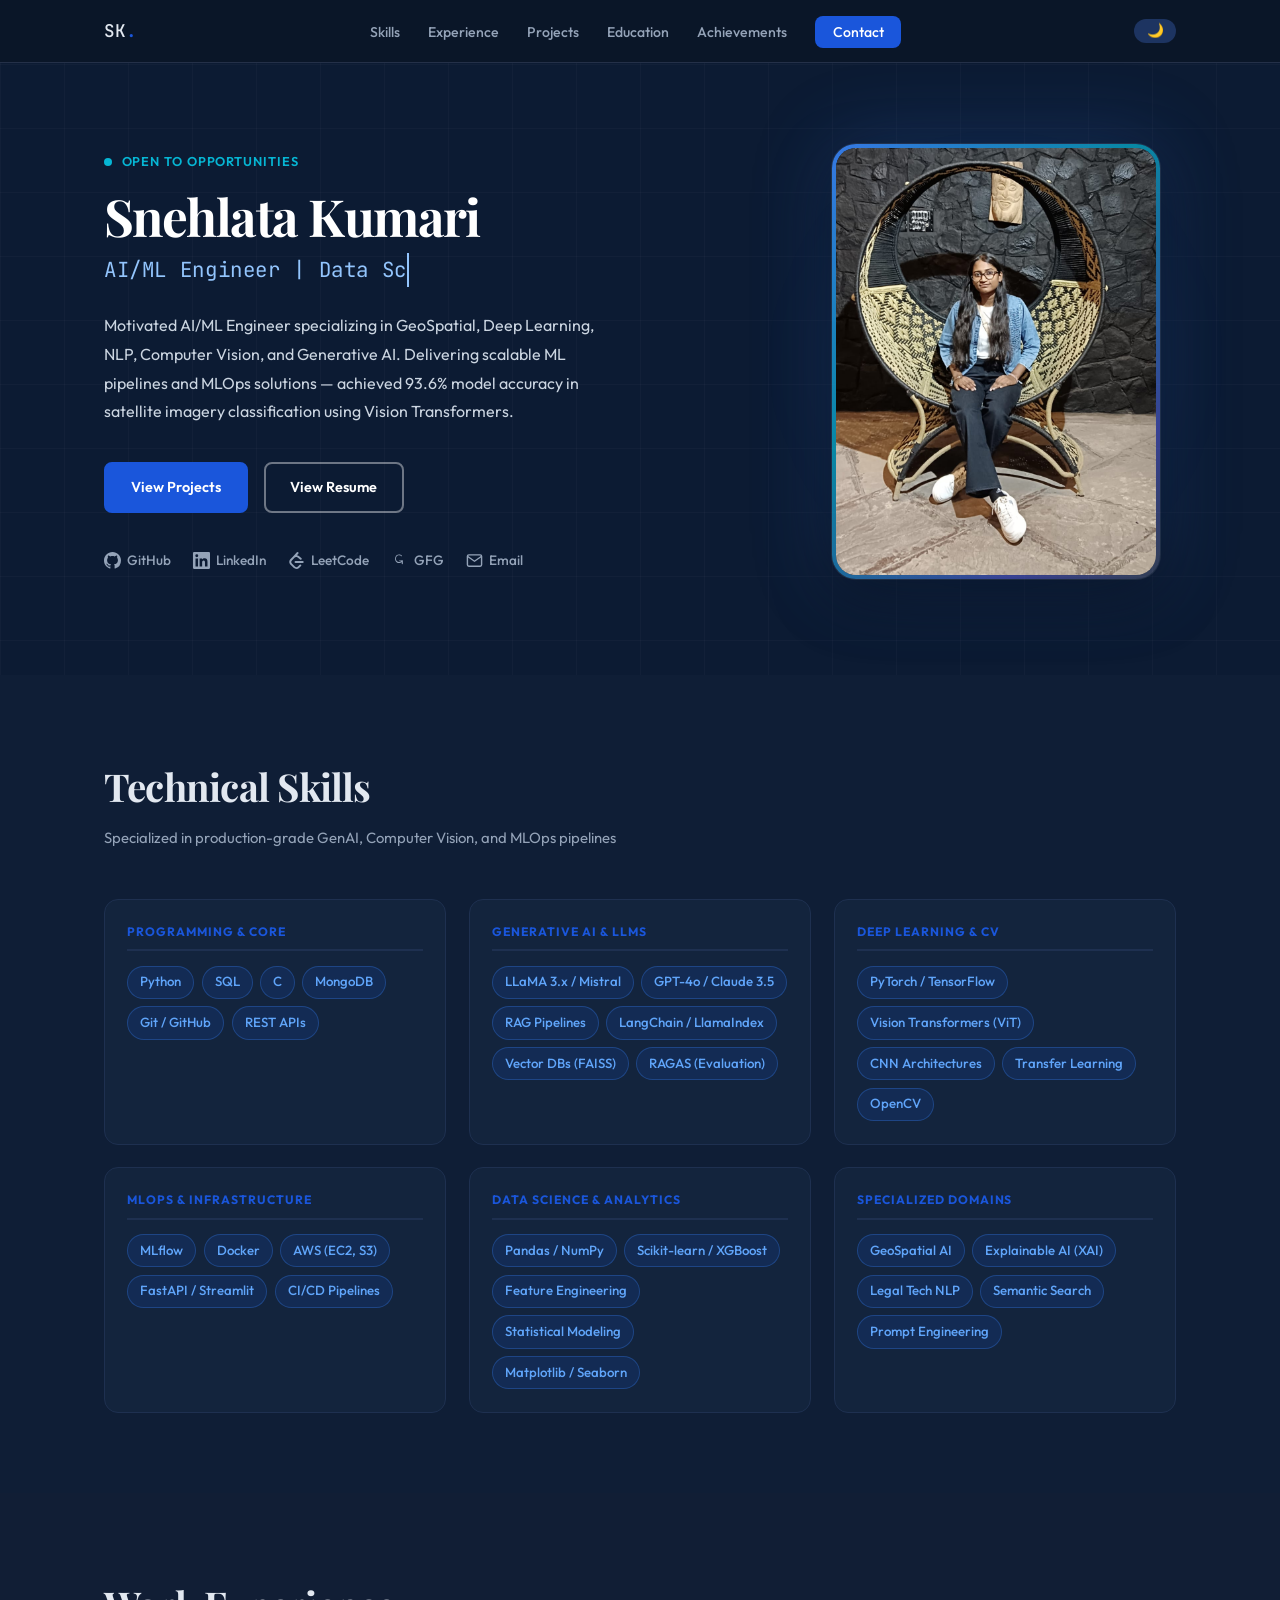
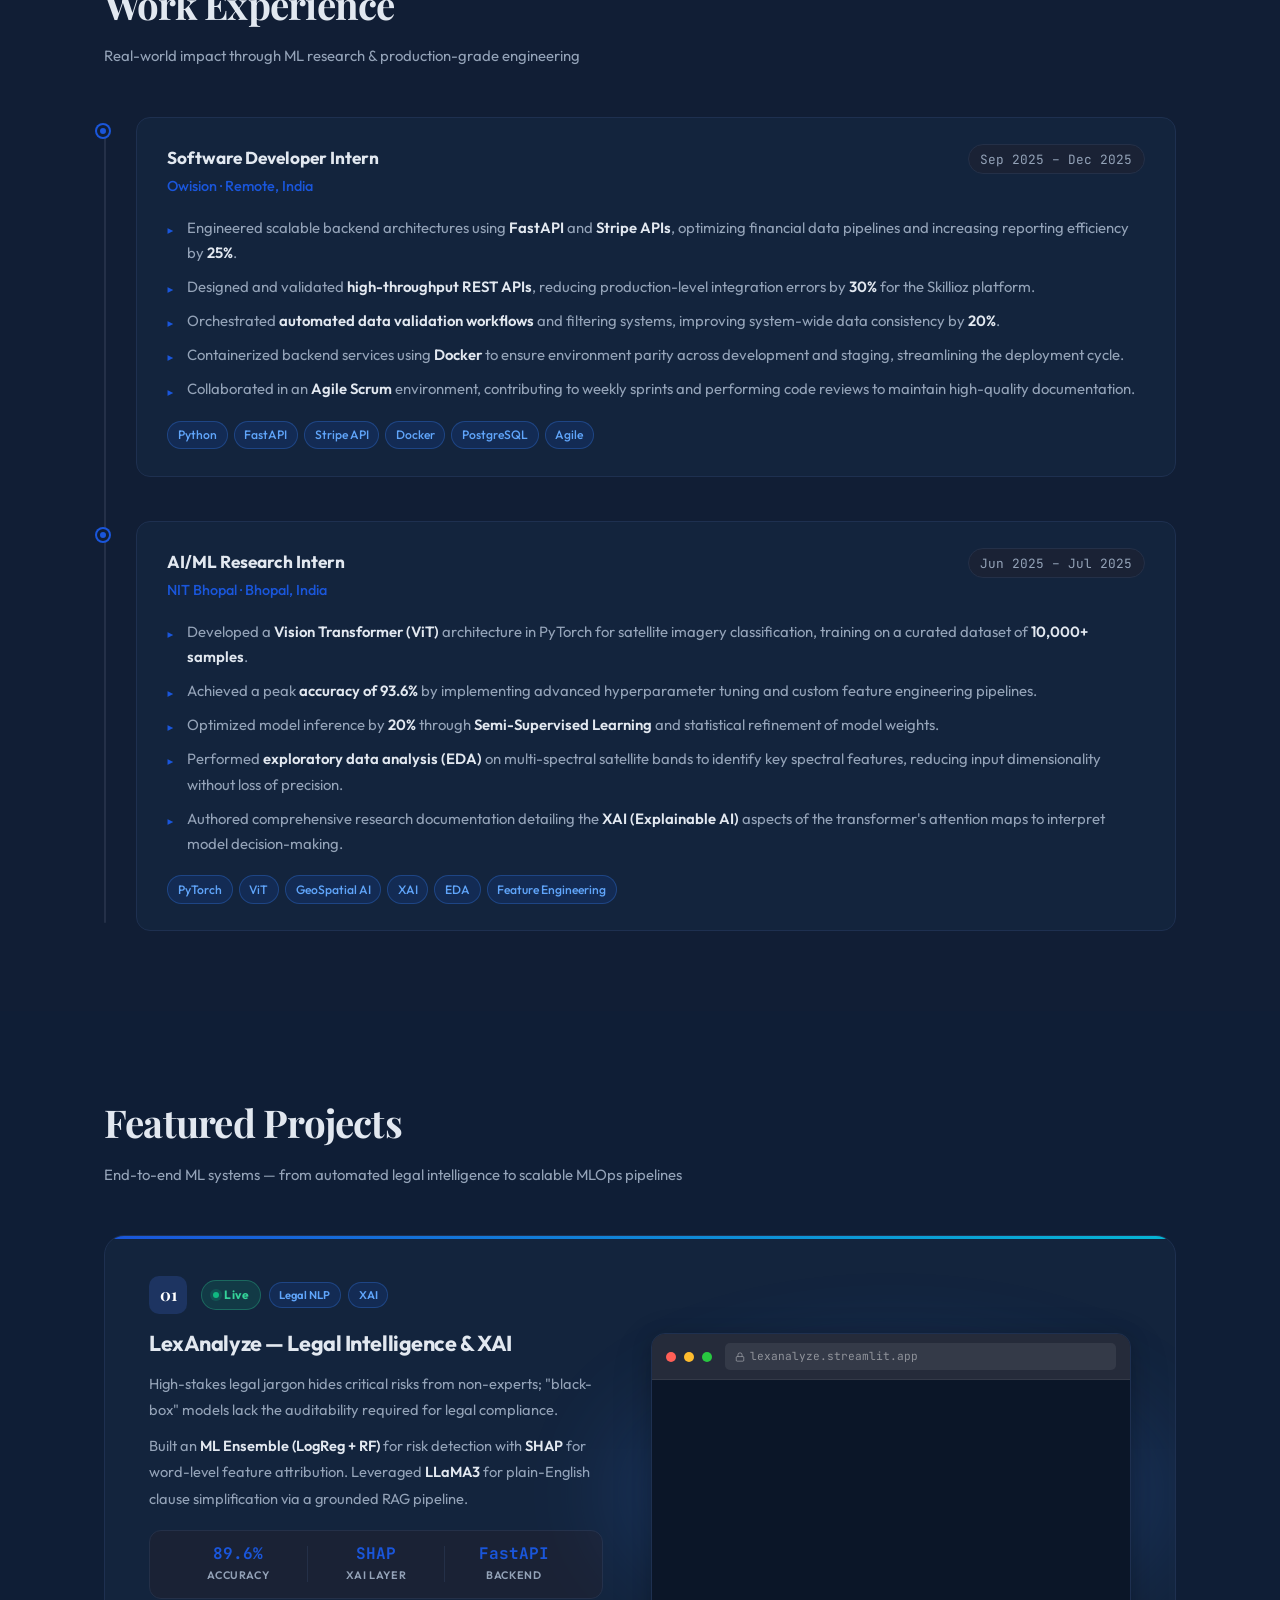
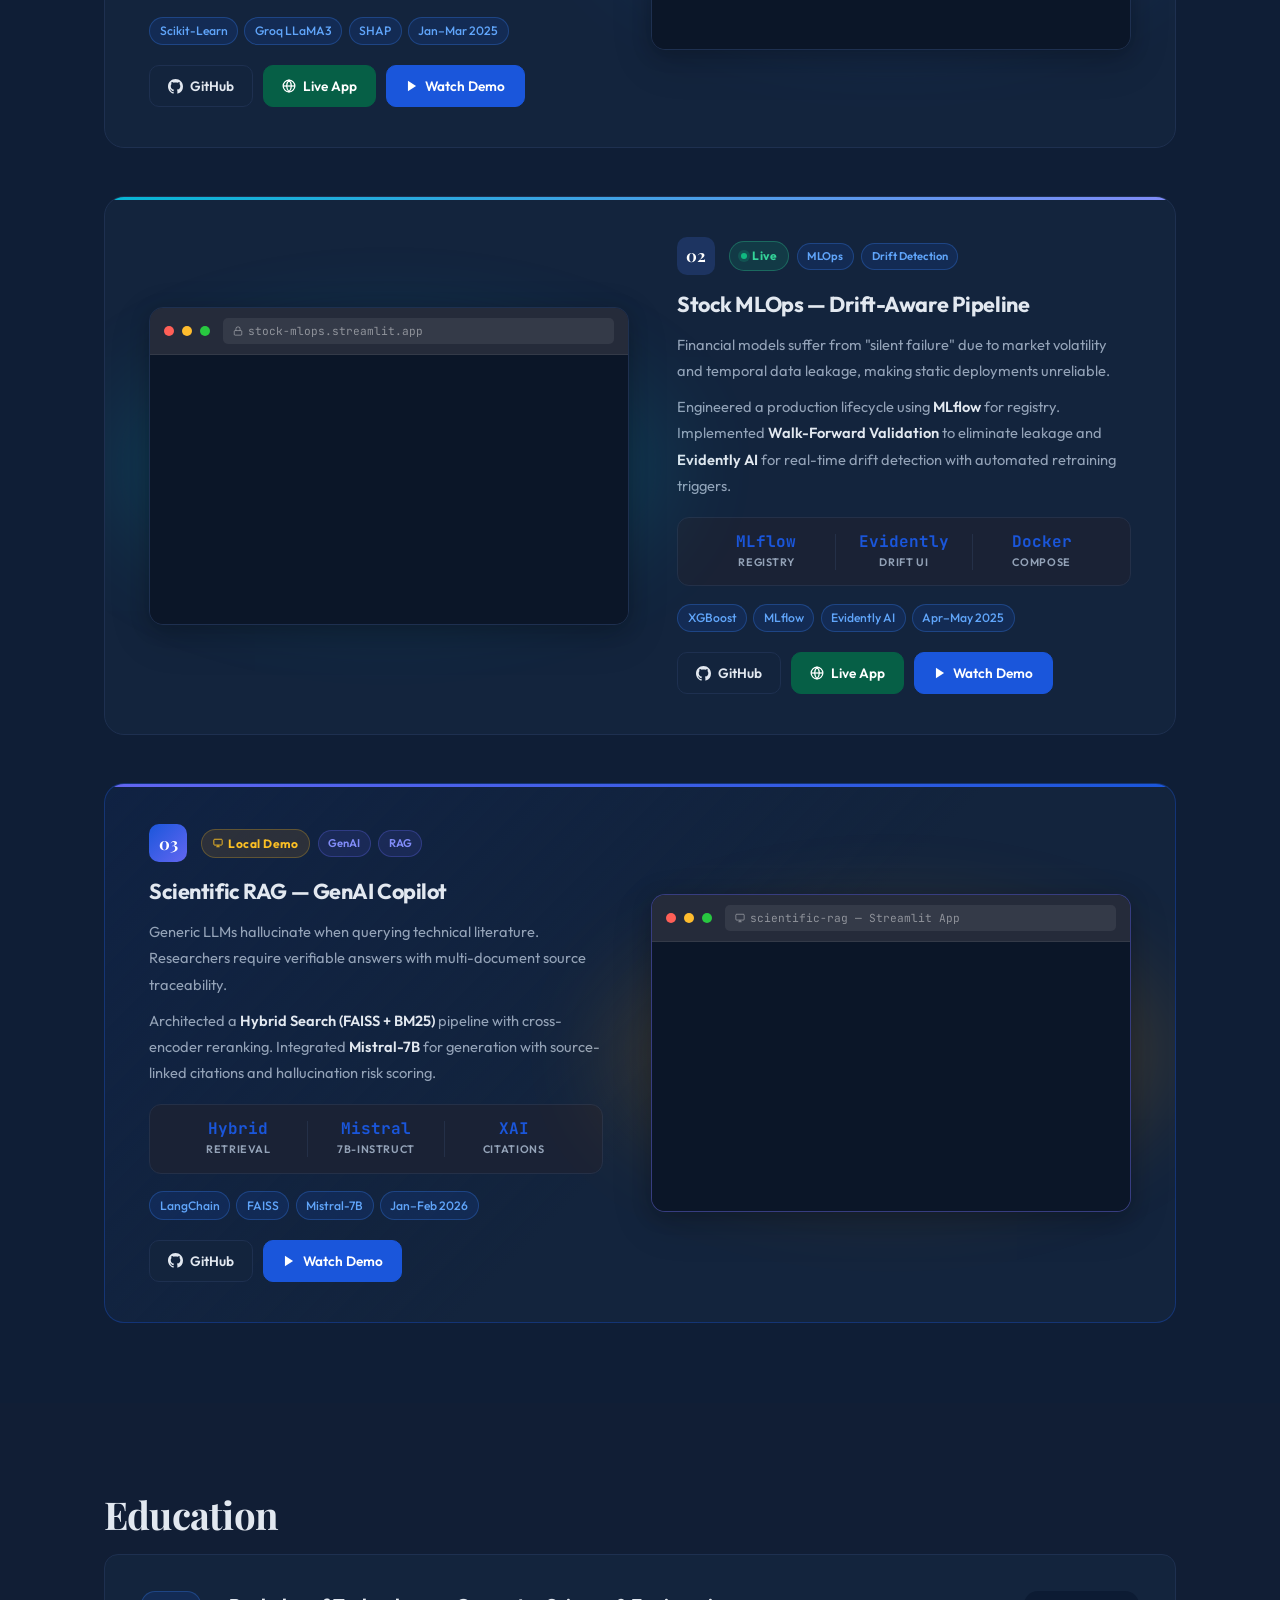
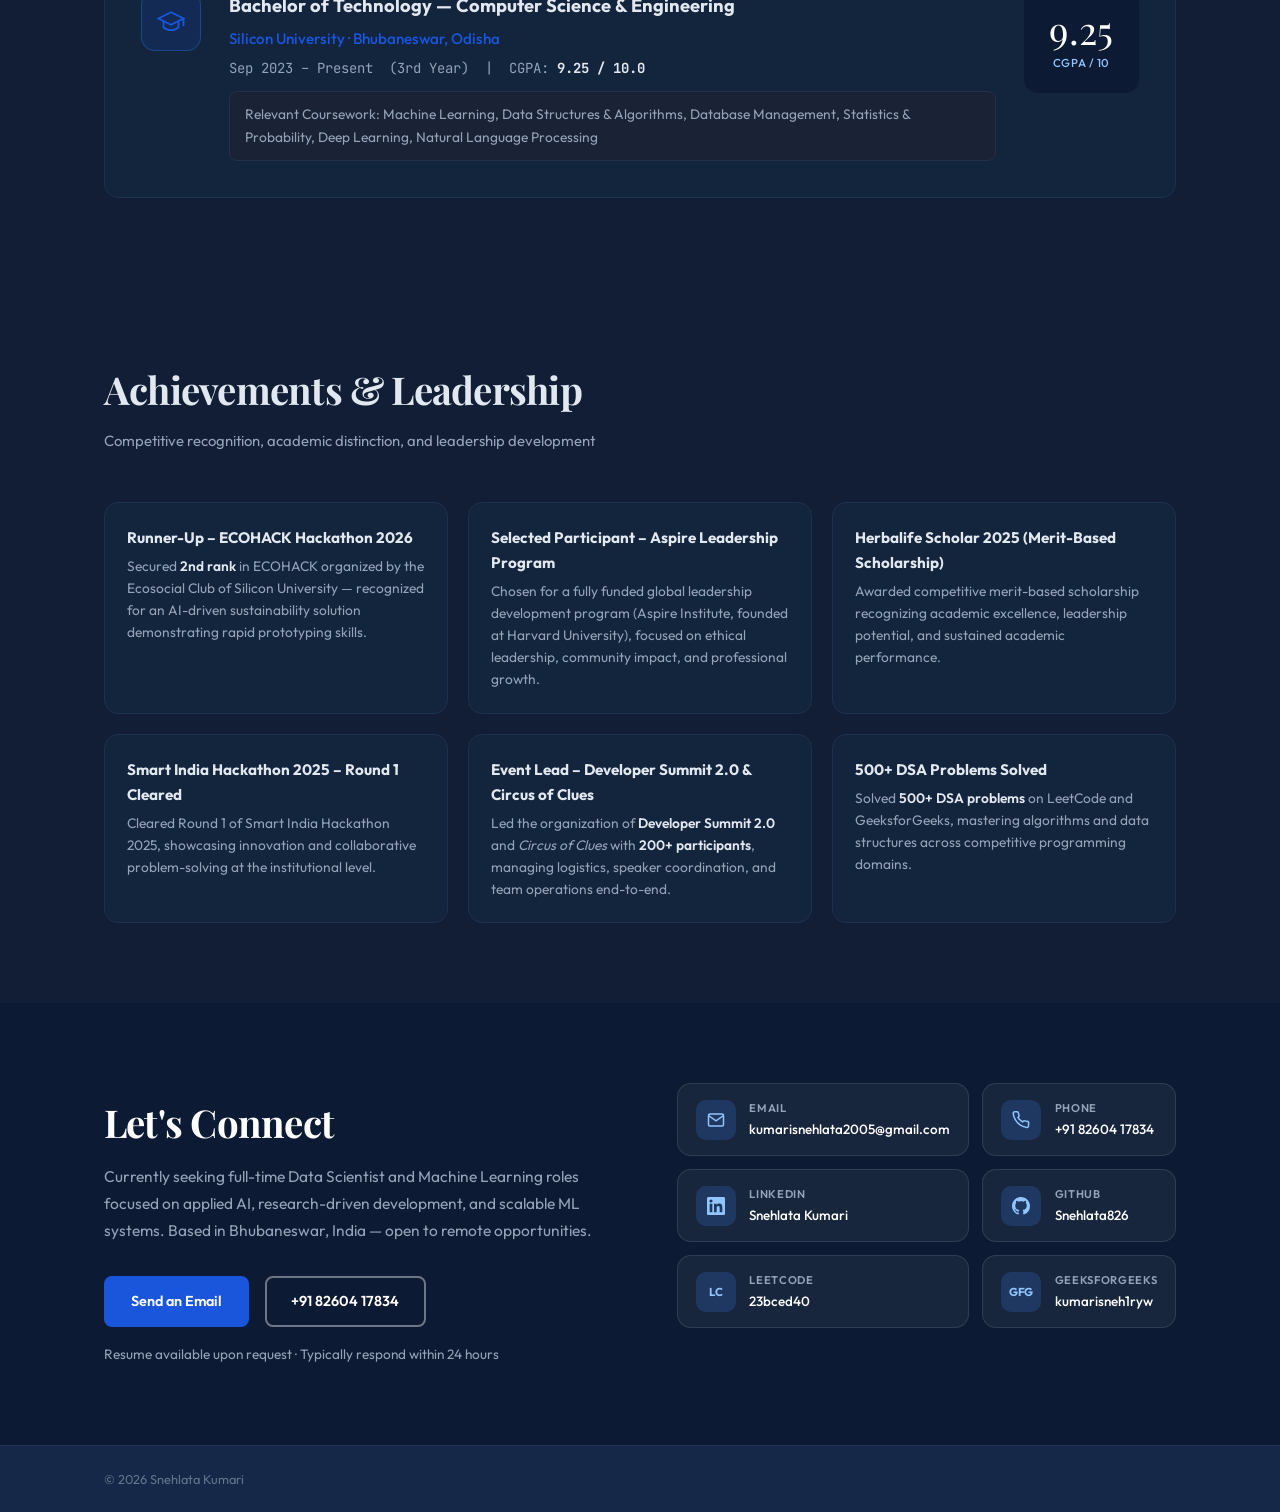
==== index.html @ 6d6e0d48 "fix" ====
<!DOCTYPE html>
<html lang="en" data-theme="dark">
<head>
  <meta charset="UTF-8" />
  <meta name="viewport" content="width=device-width, initial-scale=1.0" />
  <meta name="keywords" content="Data Scientist, Machine Learning Engineer, NLP Engineer, MLOps Engineer, Python, PyTorch, AWS, FastAPI, RAG, Generative AI">
  <title>Snehlata Kumari | Data Scientist</title>
  <link rel="stylesheet" href="styles.css" />
  <link href="https://fonts.googleapis.com/css2?family=Playfair+Display:wght@600;700&family=Outfit:wght@300;400;500;600;700&family=JetBrains+Mono:wght@400;500&display=swap" rel="stylesheet" />
</head>
<body>

  <!-- ══════════════ NAV ══════════════ -->
  <nav class="navbar" id="navbar">
    <div class="nav-inner container">
      <a href="#home" class="nav-logo">SK<span class="dot">.</span></a>
      <ul class="nav-links">
        <li><a href="#skills">Skills</a></li>
        <li><a href="#experience">Experience</a></li>
        <li><a href="#projects">Projects</a></li>
        <li><a href="#education">Education</a></li>
        <li><a href="#achievements">Achievements</a></li>
        <li><a href="#contact" class="nav-cta">Contact</a></li>
      </ul>
      <div class="nav-right">
        <button class="theme-toggle" id="themeToggle" aria-label="Toggle dark/light mode">
          <span class="theme-icon sun-icon">☀️</span>
          <span class="theme-icon moon-icon">🌙</span>
        </button>
        <button class="hamburger" id="hamburger" aria-label="Toggle menu" aria-expanded="false">
          <span></span><span></span><span></span>
        </button>
      </div>
    </div>
    <div class="mobile-menu" id="mobileMenu">
      <a href="#skills">Skills</a>
      <a href="#experience">Experience</a>
      <a href="#projects">Projects</a>
      <a href="#education">Education</a>
      <a href="#achievements">Achievements</a>
      <a href="#contact">Contact</a>
    </div>
  </nav>

  <!-- ══════════════ HERO ══════════════ -->
  <section class="hero" id="home">
    <div class="hero-bg-pattern" aria-hidden="true"></div>
    <div class="container hero-grid">
      <div class="hero-content">
        <p class="hero-label">
          <span class="pulse-dot"></span>
          Open to Opportunities
        </p>
        <h1 class="hero-name">Snehlata Kumari</h1>
        <h2 class="hero-title" id="heroTitle">AI/ML Engineer | Data Scientist | Gen AI Developer</h2>
        <p class="hero-summary">
          Motivated AI/ML Engineer specializing in GeoSpatial, Deep Learning, NLP, Computer Vision, and Generative AI. Delivering scalable ML pipelines and MLOps solutions — achieved 93.6% model accuracy in satellite imagery classification using Vision Transformers.
        </p>
        <div class="hero-actions">
           <a href="#projects" class="btn btn-primary">View Projects</a>
           <a href="Snehlata_Kumari_Resume.pdf" target="_blank" rel="noopener noreferrer" class="btn btn-secondary">View Resume</a>
        </div>
        <div class="hero-socials">
          <a href="https://github.com/Snehlata826" target="_blank" rel="noopener">
            <svg width="17" height="17" viewBox="0 0 24 24" fill="currentColor"><path d="M12 0C5.37 0 0 5.37 0 12c0 5.31 3.435 9.795 8.205 11.385.6.105.825-.255.825-.57 0-.285-.015-1.23-.015-2.235-3.015.555-3.795-.735-4.035-1.41-.135-.345-.72-1.41-1.23-1.695-.42-.225-1.02-.78-.015-.795.945-.015 1.62.87 1.845 1.23 1.08 1.815 2.805 1.305 3.495.99.105-.78.42-1.305.765-1.605-2.67-.3-5.46-1.335-5.46-5.925 0-1.305.465-2.385 1.23-3.225-.12-.3-.54-1.53.12-3.18 0 0 1.005-.315 3.3 1.23.96-.27 1.98-.405 3-.405s2.04.135 3 .405c2.295-1.56 3.3-1.23 3.3-1.23.66 1.65.24 2.88.12 3.18.765.84 1.23 1.905 1.23 3.225 0 4.605-2.805 5.625-5.475 5.925.435.375.81 1.095.81 2.22 0 1.605-.015 2.895-.015 3.3 0 .315.225.69.825.57A12.02 12.02 0 0 0 24 12c0-6.63-5.37-12-12-12z"/></svg>
            GitHub
          </a>
          <a href="https://www.linkedin.com/in/snehlata-kumari-b68285299/" target="_blank" rel="noopener">
            <svg width="17" height="17" viewBox="0 0 24 24" fill="currentColor"><path d="M20.447 20.452h-3.554v-5.569c0-1.328-.027-3.037-1.852-3.037-1.853 0-2.136 1.445-2.136 2.939v5.667H9.351V9h3.414v1.561h.046c.477-.9 1.637-1.85 3.37-1.85 3.601 0 4.267 2.37 4.267 5.455v6.286zM5.337 7.433a2.062 2.062 0 0 1-2.063-2.065 2.064 2.064 0 1 1 2.063 2.065zm1.782 13.019H3.555V9h3.564v11.452zM22.225 0H1.771C.792 0 0 .774 0 1.729v20.542C0 23.227.792 24 1.771 24h20.451C23.2 24 24 23.227 24 22.271V1.729C24 .774 23.2 0 22.222 0h.003z"/></svg>
            LinkedIn
          </a>
          <a href="https://leetcode.com/u/23bced40/" target="_blank" rel="noopener">
            <svg width="17" height="17" viewBox="0 0 24 24" fill="currentColor"><path d="M13.483 0a1.374 1.374 0 0 0-.961.438L7.116 6.226l-3.854 4.126a5.266 5.266 0 0 0-1.209 2.104 5.35 5.35 0 0 0-.125.513 5.527 5.527 0 0 0 .062 2.362 5.83 5.83 0 0 0 .349 1.017 5.938 5.938 0 0 0 1.271 1.818l4.277 4.193.039.038c2.248 2.165 5.852 2.133 8.063-.074l2.396-2.392c.54-.54.54-1.414.003-1.955a1.378 1.378 0 0 0-1.951-.003l-2.396 2.392a3.021 3.021 0 0 1-4.205.038l-.02-.019-4.276-4.193c-.652-.64-.972-1.469-.948-2.263a2.68 2.68 0 0 1 .066-.523 2.545 2.545 0 0 1 .619-1.164L9.13 8.114c1.058-1.134 3.204-1.27 4.43-.278l3.501 2.831c.593.48 1.461.387 1.94-.207a1.384 1.384 0 0 0-.207-1.943l-3.5-2.831c-.8-.647-1.766-1.045-2.774-1.202l2.015-2.158A1.384 1.384 0 0 0 13.483 0zm-2.866 12.815a1.38 1.38 0 0 0-1.38 1.382 1.38 1.38 0 0 0 1.38 1.382H20.79a1.38 1.38 0 0 0 1.38-1.382 1.38 1.38 0 0 0-1.38-1.382z"/></svg>
            LeetCode
          </a>
          <a href="https://www.geeksforgeeks.org/profile/kumarisneh1ryw?tab=activity" target="_blank" rel="noopener noreferrer">
            <svg width="17" height="17" viewBox="0 0 24 24" fill="currentColor"><path d="M12.117 12.895c-.197 0-.353-.067-.471-.203a.593.593 0 0 1-.177-.442c0-.18.06-.328.177-.441.118-.114.274-.171.471-.171h3.765c.576 0 .864.204.864.612v4.033c0 .287-.066.509-.197.668-.131.158-.337.237-.618.237-.25 0-.441-.07-.573-.211-.133-.141-.2-.338-.2-.592v-2.316c-.53.486-1.12.86-1.765 1.121a5.61 5.61 0 0 1-2.118.39c-1.132 0-2.113-.263-2.942-.788a4.912 4.912 0 0 1-1.926-2.146 6.945 6.945 0 0 1-.676-3.05c0-1.133.225-2.15.676-3.05a4.912 4.912 0 0 1 1.926-2.146 5.568 5.568 0 0 1 2.942-.788c.81 0 1.558.14 2.243.42a5.53 5.53 0 0 1 1.838 1.192.51.51 0 0 1 .162.384c0 .147-.052.274-.155.38a.526.526 0 0 1-.39.16.551.551 0 0 1-.367-.145 4.398 4.398 0 0 0-1.486-.967 4.417 4.417 0 0 0-1.845-.371c-.883 0-1.64.204-2.272.612a3.834 3.834 0 0 0-1.5 1.666c-.354.701-.53 1.5-.53 2.397s.176 1.696.53 2.397c.353.701.853 1.256 1.5 1.666.647.41 1.404.614 2.272.614.735 0 1.411-.148 2.029-.442a4.49 4.49 0 0 0 1.559-1.229h-3.323z"/></svg>
            GFG
          </a>
          <a href="mailto:kumarisnehlata2005@gmail.com" target="_blank" rel="noopener">
            <svg width="17" height="17" viewBox="0 0 24 24" fill="none" stroke="currentColor" stroke-width="2"><path d="M4 4h16c1.1 0 2 .9 2 2v12c0 1.1-.9 2-2 2H4c-1.1 0-2-.9-2-2V6c0-1.1.9-2 2-2z"/><polyline points="22,6 12,13 2,6"/></svg>
            Email
          </a>
        </div>
      </div>

      <!-- RIGHT COLUMN: Photo -->
      <div class="hero-photo-wrap" aria-hidden="true">
        <div class="hero-photo-card">
          <!-- Fallback avatar if photo not found -->
          <div class="hero-photo-fallback" id="photoFallback">
            <svg width="80" height="80" viewBox="0 0 24 24" fill="none" stroke="currentColor" stroke-width="1"><path d="M20 21v-2a4 4 0 0 0-4-4H8a4 4 0 0 0-4 4v2"/><circle cx="12" cy="7" r="4"/></svg>
            <span>SK</span>
          </div>
          <img src="Ph.jpeg" alt="Snehlata Kumari" class="hero-photo-img" id="heroPhoto"
               onerror="this.style.display='none'; document.getElementById('photoFallback').style.display='flex';" />
        </div>
      </div>
    </div>
  </section>

  <!-- ══════════════ SKILLS ══════════════ -->
  <section class="section" id="skills">
  <div class="container">
    <h2 class="section-title reveal">Technical Skills</h2>
    <p class="section-sub reveal">Specialized in production-grade GenAI, Computer Vision, and MLOps pipelines</p>
    <div class="skills-grid">
      <div class="skill-group reveal">
        <h3 class="skill-group-title">Programming & Core</h3>
        <div class="tags">
          <span class="tag">Python</span><span class="tag">SQL</span><span class="tag">C</span>
          <span class="tag">MongoDB</span><span class="tag">Git / GitHub</span><span class="tag">REST APIs</span>
        </div>
      </div>
      <div class="skill-group reveal">
        <h3 class="skill-group-title">Generative AI & LLMs</h3>
        <div class="tags">
          <span class="tag">LLaMA 3.x / Mistral</span><span class="tag">GPT-4o / Claude 3.5</span>
          <span class="tag">RAG Pipelines</span><span class="tag">LangChain / LlamaIndex</span>
          <span class="tag">Vector DBs (FAISS)</span><span class="tag">RAGAS (Evaluation)</span>
        </div>
      </div>
      <div class="skill-group reveal">
        <h3 class="skill-group-title">Deep Learning & CV</h3>
        <div class="tags">
          <span class="tag">PyTorch / TensorFlow</span><span class="tag">Vision Transformers (ViT)</span>
          <span class="tag">CNN Architectures</span><span class="tag">Transfer Learning</span><span class="tag">OpenCV</span>
        </div>
      </div>
      <div class="skill-group reveal">
        <h3 class="skill-group-title">MLOps & Infrastructure</h3>
        <div class="tags">
          <span class="tag">MLflow</span><span class="tag">Docker</span><span class="tag">AWS (EC2, S3)</span>
          <span class="tag">FastAPI / Streamlit</span><span class="tag">CI/CD Pipelines</span>
        </div>
      </div>
      <div class="skill-group reveal">
        <h3 class="skill-group-title">Data Science & Analytics</h3>
        <div class="tags">
          <span class="tag">Pandas / NumPy</span><span class="tag">Scikit-learn / XGBoost</span>
          <span class="tag">Feature Engineering</span><span class="tag">Statistical Modeling</span>
          <span class="tag">Matplotlib / Seaborn</span>
        </div>
      </div>
      <div class="skill-group reveal">
        <h3 class="skill-group-title">Specialized Domains</h3>
        <div class="tags">
          <span class="tag">GeoSpatial AI</span><span class="tag">Explainable AI (XAI)</span>
          <span class="tag">Legal Tech NLP</span><span class="tag">Semantic Search</span>
          <span class="tag">Prompt Engineering</span>
        </div>
      </div>
    </div>
  </div>
  </section>

  <!-- ══════════════ EXPERIENCE ══════════════ -->
  <section class="section section-alt" id="experience">
    <div class="container">
      <h2 class="section-title reveal">Work Experience</h2>
      <p class="section-sub reveal">Real-world impact through ML research &amp; production-grade engineering</p>
      <div class="timeline">

        <div class="timeline-item reveal">
          <div class="timeline-marker"></div>
          <div class="timeline-body">
            <div class="exp-header">
              <div>
                <h3 class="exp-role">Software Developer Intern</h3>
                <p class="exp-company">Owision · Remote, India</p>
              </div>
              <span class="exp-date">Sep 2025 – Dec 2025</span>
            </div>
            <ul class="exp-bullets">
              <li>Engineered scalable backend architectures using <strong>FastAPI</strong> and <strong>Stripe APIs</strong>, optimizing financial data pipelines and increasing reporting efficiency by <strong>25%</strong>.</li>
              <li>Designed and validated <strong>high-throughput REST APIs</strong>, reducing production-level integration errors by <strong>30%</strong> for the Skillioz platform.</li>
              <li>Orchestrated <strong>automated data validation workflows</strong> and filtering systems, improving system-wide data consistency by <strong>20%</strong>.</li>
              <li>Containerized backend services using <strong>Docker</strong> to ensure environment parity across development and staging, streamlining the deployment cycle.</li>
              <li>Collaborated in an <strong>Agile Scrum</strong> environment, contributing to weekly sprints and performing code reviews to maintain high-quality documentation.</li>
            </ul>
            <div class="exp-tags">
              <span class="tag tag-sm">Python</span><span class="tag tag-sm">FastAPI</span>
              <span class="tag tag-sm">Stripe API</span><span class="tag tag-sm">Docker</span>
              <span class="tag tag-sm">PostgreSQL</span><span class="tag tag-sm">Agile</span>
            </div>
          </div>
        </div>

        <div class="timeline-item reveal">
          <div class="timeline-marker"></div>
          <div class="timeline-body">
            <div class="exp-header">
              <div>
                <h3 class="exp-role">AI/ML Research Intern</h3>
                <p class="exp-company">NIT Bhopal · Bhopal, India</p>
              </div>
              <span class="exp-date">Jun 2025 – Jul 2025</span>
            </div>
            <ul class="exp-bullets">
              <li>Developed a <strong>Vision Transformer (ViT)</strong> architecture in PyTorch for satellite imagery classification, training on a curated dataset of <strong>10,000+ samples</strong>.</li>
              <li>Achieved a peak <strong>accuracy of 93.6%</strong> by implementing advanced hyperparameter tuning and custom feature engineering pipelines.</li>
              <li>Optimized model inference by <strong>20%</strong> through <strong>Semi-Supervised Learning</strong> and statistical refinement of model weights.</li>
              <li>Performed <strong>exploratory data analysis (EDA)</strong> on multi-spectral satellite bands to identify key spectral features, reducing input dimensionality without loss of precision.</li>
              <li>Authored comprehensive research documentation detailing the <strong>XAI (Explainable AI)</strong> aspects of the transformer's attention maps to interpret model decision-making.</li>
            </ul>
            <div class="exp-tags">
              <span class="tag tag-sm">PyTorch</span><span class="tag tag-sm">ViT</span>
              <span class="tag tag-sm">GeoSpatial AI</span><span class="tag tag-sm">XAI</span>
              <span class="tag tag-sm">EDA</span><span class="tag tag-sm">Feature Engineering</span>
            </div>
          </div>
        </div>

      </div>
    </div>
  </section>

  <!-- ══════════════ PROJECTS ══════════════ -->
  <section class="section" id="projects">
  <div class="container">
    <h2 class="section-title reveal">Featured Projects</h2>
    <p class="section-sub reveal">End-to-end ML systems — from automated legal intelligence to scalable MLOps pipelines</p>
    <div class="projects-alt-list">

      <!-- PROJECT 01 -->
      <article class="proj-row reveal">
        <div class="proj-text">
          <div class="proj-meta-row">
            <div class="proj-num-badge">01</div>
            <div class="proj-status-row">
              <span class="proj-status-pill live-pill"><span class="status-dot green-dot"></span> Live</span>
              <span class="proj-tech-chip">Legal NLP</span>
              <span class="proj-tech-chip">XAI</span>
            </div>
          </div>
          <h3 class="proj-title">LexAnalyze — Legal Intelligence &amp; XAI</h3>
          <p class="proj-desc">High-stakes legal jargon hides critical risks from non-experts; "black-box" models lack the auditability required for legal compliance.</p>
          <p class="proj-desc">Built an <strong>ML Ensemble (LogReg + RF)</strong> for risk detection with <strong>SHAP</strong> for word-level feature attribution. Leveraged <strong>LLaMA3</strong> for plain-English clause simplification via a grounded RAG pipeline.</p>
          <div class="proj-stats">
            <div class="proj-stat"><span class="proj-stat-val">89.6%</span><span class="proj-stat-key">Accuracy</span></div>
            <div class="proj-stat-div"></div>
            <div class="proj-stat"><span class="proj-stat-val">SHAP</span><span class="proj-stat-key">XAI Layer</span></div>
            <div class="proj-stat-div"></div>
            <div class="proj-stat"><span class="proj-stat-val">FastAPI</span><span class="proj-stat-key">Backend</span></div>
          </div>
          <div class="proj-tag-row">
            <span class="tag tag-sm">Scikit-Learn</span><span class="tag tag-sm">Groq LLaMA3</span>
            <span class="tag tag-sm">SHAP</span><span class="tag tag-sm">Jan–Mar 2025</span>
          </div>
          <div class="proj-btn-row">
            <a href="https://github.com/Snehlata826/legal-ai-analyzer" target="_blank" rel="noopener" class="proj-btn proj-btn-ghost">
              <svg width="15" height="15" viewBox="0 0 24 24" fill="currentColor"><path d="M12 0C5.37 0 0 5.37 0 12c0 5.31 3.435 9.795 8.205 11.385.6.105.825-.255.825-.57 0-.285-.015-1.23-.015-2.235-3.015.555-3.795-.735-4.035-1.41-.135-.345-.72-1.41-1.23-1.695-.42-.225-1.02-.78-.015-.795.945-.015 1.62.87 1.845 1.23 1.08 1.815 2.805 1.305 3.495.99.105-.78.42-1.305.765-1.605-2.67-.3-5.46-1.335-5.46-5.925 0-1.305.465-2.385 1.23-3.225-.12-.3-.54-1.53.12-3.18 0 0 1.005-.315 3.3 1.23.96-.27 1.98-.405 3-.405s2.04.135 3 .405c2.295-1.56 3.3-1.23 3.3-1.23.66 1.65.24 2.88.12 3.18.765.84 1.23 1.905 1.23 3.225 0 4.605-2.805 5.625-5.475 5.925.435.375.81 1.095.81 2.22 0 1.605-.015 2.895-.015 3.3 0 .315.225.69.825.57A12.02 12.02 0 0 0 24 12c0-6.63-5.37-12-12-12z"/></svg>
              GitHub
            </a>
            <a href="https://lexanalyze.streamlit.app" target="_blank" rel="noopener" class="proj-btn proj-btn-live">
              <svg width="14" height="14" viewBox="0 0 24 24" fill="none" stroke="currentColor" stroke-width="2.2"><circle cx="12" cy="12" r="10"/><line x1="2" y1="12" x2="22" y2="12"/><path d="M12 2a15.3 15.3 0 0 1 4 10 15.3 15.3 0 0 1-4 10 15.3 15.3 0 0 1-4-10 15.3 15.3 0 0 1 4-10z"/></svg>
              Live App
            </a>
            <button class="proj-btn proj-btn-demo" onclick="openVideoModal('demo-legal.mp4', 'LexAnalyze — Legal Intelligence')">
              <svg width="14" height="14" viewBox="0 0 24 24" fill="currentColor"><polygon points="5,3 19,12 5,21"/></svg>
              Watch Demo
            </button>
          </div>
        </div>
        <div class="proj-media">
          <div class="proj-video-card" onclick="openVideoModal('demo-legal.mp4', 'LexAnalyze — Legal Intelligence')">
            <div class="browser-bar">
              <span class="browser-dot r"></span><span class="browser-dot y"></span><span class="browser-dot g"></span>
              <div class="browser-url">
                <svg width="10" height="10" viewBox="0 0 24 24" fill="none" stroke="currentColor" stroke-width="2"><rect x="3" y="11" width="18" height="11" rx="2"/><path d="M7 11V7a5 5 0 0 1 10 0v4"/></svg>
                lexanalyze.streamlit.app
              </div>
            </div>
            <div class="proj-video-screen">
              <video autoplay muted loop playsinline preload="metadata">
                <source src="demo-legal.mp4" type="video/mp4">
              </video>
              <div class="video-play-overlay">
                <div class="play-btn-big">
                  <svg width="28" height="28" viewBox="0 0 24 24" fill="currentColor"><polygon points="5,3 19,12 5,21"/></svg>
                </div>
                <span>Watch Full Demo</span>
              </div>
            </div>
          </div>
          <div class="proj-media-glow glow-blue"></div>
        </div>
      </article>

      <!-- PROJECT 02 -->
      <article class="proj-row proj-row-reverse reveal">
        <div class="proj-text">
          <div class="proj-meta-row">
            <div class="proj-num-badge">02</div>
            <div class="proj-status-row">
              <span class="proj-status-pill live-pill"><span class="status-dot green-dot"></span> Live</span>
              <span class="proj-tech-chip">MLOps</span>
              <span class="proj-tech-chip">Drift Detection</span>
            </div>
          </div>
          <h3 class="proj-title">Stock MLOps — Drift-Aware Pipeline</h3>
          <p class="proj-desc">Financial models suffer from "silent failure" due to market volatility and temporal data leakage, making static deployments unreliable.</p>
          <p class="proj-desc">Engineered a production lifecycle using <strong>MLflow</strong> for registry. Implemented <strong>Walk-Forward Validation</strong> to eliminate leakage and <strong>Evidently AI</strong> for real-time drift detection with automated retraining triggers.</p>
          <div class="proj-stats">
            <div class="proj-stat"><span class="proj-stat-val">MLflow</span><span class="proj-stat-key">Registry</span></div>
            <div class="proj-stat-div"></div>
            <div class="proj-stat"><span class="proj-stat-val">Evidently</span><span class="proj-stat-key">Drift UI</span></div>
            <div class="proj-stat-div"></div>
            <div class="proj-stat"><span class="proj-stat-val">Docker</span><span class="proj-stat-key">Compose</span></div>
          </div>
          <div class="proj-tag-row">
            <span class="tag tag-sm">XGBoost</span><span class="tag tag-sm">MLflow</span>
            <span class="tag tag-sm">Evidently AI</span><span class="tag tag-sm">Apr–May 2025</span>
          </div>
          <div class="proj-btn-row">
            <a href="https://github.com/Snehlata826/stock-mlops-system" target="_blank" rel="noopener" class="proj-btn proj-btn-ghost">
              <svg width="15" height="15" viewBox="0 0 24 24" fill="currentColor"><path d="M12 0C5.37 0 0 5.37 0 12c0 5.31 3.435 9.795 8.205 11.385.6.105.825-.255.825-.57 0-.285-.015-1.23-.015-2.235-3.015.555-3.795-.735-4.035-1.41-.135-.345-.72-1.41-1.23-1.695-.42-.225-1.02-.78-.015-.795.945-.015 1.62.87 1.845 1.23 1.08 1.815 2.805 1.305 3.495.99.105-.78.42-1.305.765-1.605-2.67-.3-5.46-1.335-5.46-5.925 0-1.305.465-2.385 1.23-3.225-.12-.3-.54-1.53.12-3.18 0 0 1.005-.315 3.3 1.23.96-.27 1.98-.405 3-.405s2.04.135 3 .405c2.295-1.56 3.3-1.23 3.3-1.23.66 1.65.24 2.88.12 3.18.765.84 1.23 1.905 1.23 3.225 0 4.605-2.805 5.625-5.475 5.925.435.375.81 1.095.81 2.22 0 1.605-.015 2.895-.015 3.3 0 .315.225.69.825.57A12.02 12.02 0 0 0 24 12c0-6.63-5.37-12-12-12z"/></svg>
              GitHub
            </a>
            <a href="https://stock-mlops.streamlit.app" target="_blank" rel="noopener" class="proj-btn proj-btn-live">
              <svg width="14" height="14" viewBox="0 0 24 24" fill="none" stroke="currentColor" stroke-width="2.2"><circle cx="12" cy="12" r="10"/><line x1="2" y1="12" x2="22" y2="12"/><path d="M12 2a15.3 15.3 0 0 1 4 10 15.3 15.3 0 0 1-4 10 15.3 15.3 0 0 1-4-10 15.3 15.3 0 0 1 4-10z"/></svg>
              Live App
            </a>
            <button class="proj-btn proj-btn-demo" onclick="openVideoModal('demo-stock.mp4', 'Stock MLOps — Drift-Aware Pipeline')">
              <svg width="14" height="14" viewBox="0 0 24 24" fill="currentColor"><polygon points="5,3 19,12 5,21"/></svg>
              Watch Demo
            </button>
          </div>
        </div>
        <div class="proj-media">
          <div class="proj-video-card" onclick="openVideoModal('demo-stock.mp4', 'Stock MLOps — Drift-Aware Pipeline')">
            <div class="browser-bar">
              <span class="browser-dot r"></span><span class="browser-dot y"></span><span class="browser-dot g"></span>
              <div class="browser-url">
                <svg width="10" height="10" viewBox="0 0 24 24" fill="none" stroke="currentColor" stroke-width="2"><rect x="3" y="11" width="18" height="11" rx="2"/><path d="M7 11V7a5 5 0 0 1 10 0v4"/></svg>
                stock-mlops.streamlit.app
              </div>
            </div>
            <div class="proj-video-screen">
              <video autoplay muted loop playsinline preload="metadata">
                <source src="demo-stock.mp4" type="video/mp4">
              </video>
              <div class="video-play-overlay">
                <div class="play-btn-big">
                  <svg width="28" height="28" viewBox="0 0 24 24" fill="currentColor"><polygon points="5,3 19,12 5,21"/></svg>
                </div>
                <span>Watch Full Demo</span>
              </div>
            </div>
          </div>
          <div class="proj-media-glow glow-cyan"></div>
        </div>
      </article>

      <!-- PROJECT 03 -->
      <article class="proj-row proj-row-featured reveal">
        <div class="proj-text">
          <div class="proj-meta-row">
            <div class="proj-num-badge num-featured">03</div>
            <div class="proj-status-row">
              <span class="proj-status-pill local-pill">
                <svg width="10" height="10" viewBox="0 0 24 24" fill="none" stroke="currentColor" stroke-width="2.2"><rect x="2" y="3" width="20" height="14" rx="2"/><line x1="8" y1="21" x2="16" y2="21"/><line x1="12" y1="17" x2="12" y2="21"/></svg>
                Local Demo
              </span>
              <span class="proj-tech-chip chip-featured">GenAI</span>
              <span class="proj-tech-chip chip-featured">RAG</span>
            </div>
          </div>
          <h3 class="proj-title">Scientific RAG — GenAI Copilot</h3>
          <p class="proj-desc">Generic LLMs hallucinate when querying technical literature. Researchers require verifiable answers with multi-document source traceability.</p>
          <p class="proj-desc">Architected a <strong>Hybrid Search (FAISS + BM25)</strong> pipeline with cross-encoder reranking. Integrated <strong>Mistral-7B</strong> for generation with source-linked citations and hallucination risk scoring.</p>
          <div class="proj-stats">
            <div class="proj-stat"><span class="proj-stat-val">Hybrid</span><span class="proj-stat-key">Retrieval</span></div>
            <div class="proj-stat-div"></div>
            <div class="proj-stat"><span class="proj-stat-val">Mistral</span><span class="proj-stat-key">7B-Instruct</span></div>
            <div class="proj-stat-div"></div>
            <div class="proj-stat"><span class="proj-stat-val">XAI</span><span class="proj-stat-key">Citations</span></div>
          </div>
          <div class="proj-tag-row">
            <span class="tag tag-sm">LangChain</span><span class="tag tag-sm">FAISS</span>
            <span class="tag tag-sm">Mistral-7B</span><span class="tag tag-sm">Jan–Feb 2026</span>
          </div>
          <div class="proj-btn-row">
            <a href="https://github.com/Snehlata826/Explainable-RAGAI" target="_blank" rel="noopener" class="proj-btn proj-btn-ghost">
              <svg width="15" height="15" viewBox="0 0 24 24" fill="currentColor"><path d="M12 0C5.37 0 0 5.37 0 12c0 5.31 3.435 9.795 8.205 11.385.6.105.825-.255.825-.57 0-.285-.015-1.23-.015-2.235-3.015.555-3.795-.735-4.035-1.41-.135-.345-.72-1.41-1.23-1.695-.42-.225-1.02-.78-.015-.795.945-.015 1.62.87 1.845 1.23 1.08 1.815 2.805 1.305 3.495.99.105-.78.42-1.305.765-1.605-2.67-.3-5.46-1.335-5.46-5.925 0-1.305.465-2.385 1.23-3.225-.12-.3-.54-1.53.12-3.18 0 0 1.005-.315 3.3 1.23.96-.27 1.98-.405 3-.405s2.04.135 3 .405c2.295-1.56 3.3-1.23 3.3-1.23.66 1.65.24 2.88.12 3.18.765.84 1.23 1.905 1.23 3.225 0 4.605-2.805 5.625-5.475 5.925.435.375.81 1.095.81 2.22 0 1.605-.015 2.895-.015 3.3 0 .315.225.69.825.57A12.02 12.02 0 0 0 24 12c0-6.63-5.37-12-12-12z"/></svg>
              GitHub
            </a>
            <button class="proj-btn proj-btn-demo" onclick="openVideoModal('demo-RAG.mp4', 'Scientific RAG — GenAI Copilot')">
              <svg width="14" height="14" viewBox="0 0 24 24" fill="currentColor"><polygon points="5,3 19,12 5,21"/></svg>
              Watch Demo
            </button>
          </div>
        </div>
        <div class="proj-media">
          <div class="proj-video-card proj-video-card-featured" onclick="openVideoModal('demo-RAG.mp4', 'Scientific RAG — GenAI Copilot')">
            <div class="browser-bar">
              <span class="browser-dot r"></span><span class="browser-dot y"></span><span class="browser-dot g"></span>
              <div class="browser-url">
                <svg width="10" height="10" viewBox="0 0 24 24" fill="none" stroke="currentColor" stroke-width="2"><rect x="2" y="3" width="20" height="14" rx="2"/><line x1="8" y1="21" x2="16" y2="21"/><line x1="12" y1="17" x2="12" y2="21"/></svg>
                scientific-rag — Streamlit App
              </div>
            </div>
            <div class="proj-video-screen">
              <video autoplay muted loop playsinline preload="metadata">
                <source src="demo-RAG.mp4" type="video/mp4">
              </video>
              <div class="video-play-overlay">
                <div class="play-btn-big">
                  <svg width="28" height="28" viewBox="0 0 24 24" fill="currentColor"><polygon points="5,3 19,12 5,21"/></svg>
                </div>
                <span>Watch Full Demo</span>
              </div>
            </div>
          </div>
          <div class="proj-media-glow glow-amber"></div>
        </div>
      </article>

    </div>
  </div>
  </section>

  <!-- ══════════════ EDUCATION ══════════════ -->
  <section class="section section-alt" id="education">
    <div class="container">
      <h2 class="section-title reveal">Education</h2>
      <div class="edu-card reveal">
        <div class="edu-icon">
          <svg width="30" height="30" viewBox="0 0 24 24" fill="none" stroke="currentColor" stroke-width="1.5"><path d="M22 10v6M2 10l10-5 10 5-10 5z"/><path d="M6 12v5c3 3 9 3 12 0v-5"/></svg>
        </div>
        <div class="edu-content">
          <h3 class="edu-degree">Bachelor of Technology — Computer Science &amp; Engineering</h3>
          <p class="edu-uni">Silicon University · Bhubaneswar, Odisha</p>
          <p class="edu-meta">Sep 2023 – Present &nbsp;(3rd Year) &nbsp;|&nbsp; CGPA: <strong>9.25 / 10.0</strong></p>
          <div class="edu-details">Relevant Coursework: Machine Learning, Data Structures &amp; Algorithms, Database Management, Statistics &amp; Probability, Deep Learning, Natural Language Processing</div>
        </div>
        <div class="edu-cgpa">
          <span class="cgpa-num">9.25</span>
          <span class="cgpa-label">CGPA / 10</span>
        </div>
      </div>
    </div>
  </section>

  <!-- ══════════════ ACHIEVEMENTS ══════════════ -->
  <section class="section section-alt" id="achievements">
    <div class="container">
      <h2 class="section-title">Achievements &amp; Leadership</h2>
      <p class="section-sub">Competitive recognition, academic distinction, and leadership development</p>
      <div class="achievements-grid">
        <div class="ach-card"><div><h4>Runner-Up – ECOHACK Hackathon 2026</h4><p>Secured <strong>2nd rank</strong> in ECOHACK organized by the Ecosocial Club of Silicon University — recognized for an AI-driven sustainability solution demonstrating rapid prototyping skills.</p></div></div>
        <div class="ach-card"><div><h4>Selected Participant – Aspire Leadership Program</h4><p>Chosen for a fully funded global leadership development program (Aspire Institute, founded at Harvard University), focused on ethical leadership, community impact, and professional growth.</p></div></div>
        <div class="ach-card"><div><h4>Herbalife Scholar 2025 (Merit-Based Scholarship)</h4><p>Awarded competitive merit-based scholarship recognizing academic excellence, leadership potential, and sustained academic performance.</p></div></div>
        <div class="ach-card"><div><h4>Smart India Hackathon 2025 – Round 1 Cleared</h4><p>Cleared Round 1 of Smart India Hackathon 2025, showcasing innovation and collaborative problem-solving at the institutional level.</p></div></div>
        <div class="ach-card"><div><h4>Event Lead – Developer Summit 2.0 &amp; Circus of Clues</h4><p>Led the organization of <strong>Developer Summit 2.0</strong> and <em>Circus of Clues</em> with <strong>200+ participants</strong>, managing logistics, speaker coordination, and team operations end-to-end.</p></div></div>
        <div class="ach-card"><div><h4>500+ DSA Problems Solved</h4><p>Solved <strong>500+ DSA problems</strong> on LeetCode and GeeksforGeeks, mastering algorithms and data structures across competitive programming domains.</p></div></div>
      </div>
    </div>
  </section>

  <!-- ══════════════ CONTACT ══════════════ -->
  <section class="section contact-section" id="contact">
    <div class="container contact-grid">
      <div class="contact-left">
        <h2 class="section-title light">Let's Connect</h2>
        <p class="contact-sub">Currently seeking full-time Data Scientist and Machine Learning roles focused on applied AI, research-driven development, and scalable ML systems. Based in Bhubaneswar, India — open to remote opportunities.</p>
        <div style="display:flex;gap:1rem;flex-wrap:wrap;">
          <a href="mailto:kumarisnehlata2005@gmail.com" class="btn btn-primary">Send an Email</a>
          <a href="tel:+918260417834" class="btn btn-secondary">+91 82604 17834</a>
        </div>
        <p style="margin-top:1rem;font-size:.85rem;color:#94a3b8;">Resume available upon request · Typically respond within 24 hours</p>
      </div>
      <div class="contact-profiles">
        <a href="mailto:kumarisnehlata2005@gmail.com" class="contact-profile-box">
          <div class="cpb-icon"><svg width="18" height="18" viewBox="0 0 24 24" fill="none" stroke="currentColor" stroke-width="2"><path d="M4 4h16c1.1 0 2 .9 2 2v12c0 1.1-.9 2-2 2H4c-1.1 0-2-.9-2-2V6c0-1.1.9-2 2-2z"/><polyline points="22,6 12,13 2,6"/></svg></div>
          <div><p class="cpb-label">Email</p><p class="cpb-handle">kumarisnehlata2005@gmail.com</p></div>
        </a>
        <a href="tel:+918260417834" class="contact-profile-box">
          <div class="cpb-icon"><svg width="18" height="18" viewBox="0 0 24 24" fill="none" stroke="currentColor" stroke-width="2"><path d="M22 16.92v3a2 2 0 0 1-2.18 2 19.79 19.79 0 0 1-8.63-3.07A19.5 19.5 0 0 1 4.69 12 19.79 19.79 0 0 1 1.61 3.18 2 2 0 0 1 3.6 1h3a2 2 0 0 1 2 1.72c.127.96.361 1.903.7 2.81a2 2 0 0 1-.45 2.11L7.91 8.6a16 16 0 0 0 6 6l.96-.96a2 2 0 0 1 2.11-.45c.907.339 1.85.573 2.81.7A2 2 0 0 1 22 16.92z"/></svg></div>
          <div><p class="cpb-label">Phone</p><p class="cpb-handle">+91 82604 17834</p></div>
        </a>
        <a href="https://www.linkedin.com/in/snehlata-kumari-b68285299/" target="_blank" class="contact-profile-box" rel="noopener">
          <div class="cpb-icon"><svg width="18" height="18" viewBox="0 0 24 24" fill="currentColor"><path d="M20.447 20.452h-3.554v-5.569c0-1.328-.027-3.037-1.852-3.037-1.853 0-2.136 1.445-2.136 2.939v5.667H9.351V9h3.414v1.561h.046c.477-.9 1.637-1.85 3.37-1.85 3.601 0 4.267 2.37 4.267 5.455v6.286zM5.337 7.433a2.062 2.062 0 0 1-2.063-2.065 2.064 2.064 0 1 1 2.063 2.065zm1.782 13.019H3.555V9h3.564v11.452zM22.225 0H1.771C.792 0 0 .774 0 1.729v20.542C0 23.227.792 24 1.771 24h20.451C23.2 24 24 23.227 24 22.271V1.729C24 .774 23.2 0 22.222 0h.003z"/></svg></div>
          <div><p class="cpb-label">LinkedIn</p><p class="cpb-handle">Snehlata Kumari</p></div>
        </a>
        <a href="https://github.com/Snehlata826" target="_blank" class="contact-profile-box" rel="noopener">
          <div class="cpb-icon"><svg width="18" height="18" viewBox="0 0 24 24" fill="currentColor"><path d="M12 0C5.37 0 0 5.37 0 12c0 5.31 3.435 9.795 8.205 11.385.6.105.825-.255.825-.57 0-.285-.015-1.23-.015-2.235-3.015.555-3.795-.735-4.035-1.41-.135-.345-.72-1.41-1.23-1.695-.42-.225-1.02-.78-.015-.795.945-.015 1.62.87 1.845 1.23 1.08 1.815 2.805 1.305 3.495.99.105-.78.42-1.305.765-1.605-2.67-.3-5.46-1.335-5.46-5.925 0-1.305.465-2.385 1.23-3.225-.12-.3-.54-1.53.12-3.18 0 0 1.005-.315 3.3 1.23.96-.27 1.98-.405 3-.405s2.04.135 3 .405c2.295-1.56 3.3-1.23 3.3-1.23.66 1.65.24 2.88.12 3.18.765.84 1.23 1.905 1.23 3.225 0 4.605-2.805 5.625-5.475 5.925.435.375.81 1.095.81 2.22 0 1.605-.015 2.895-.015 3.3 0 .315.225.69.825.57A12.02 12.02 0 0 0 24 12c0-6.63-5.37-12-12-12z"/></svg></div>
          <div><p class="cpb-label">GitHub</p><p class="cpb-handle">Snehlata826</p></div>
        </a>
        <a href="https://leetcode.com/u/23bced40/" target="_blank" class="contact-profile-box" rel="noopener">
          <div class="cpb-icon" style="font-size:.72rem;font-weight:700;letter-spacing:-.5px">LC</div>
          <div><p class="cpb-label">LeetCode</p><p class="cpb-handle">23bced40</p></div>
        </a>
        <a href="https://www.geeksforgeeks.org/profile/kumarisneh1ryw?tab=activity" target="_blank" class="contact-profile-box" rel="noopener">
          <div class="cpb-icon" style="font-size:.72rem;font-weight:700;letter-spacing:-.5px">GFG</div>
          <div><p class="cpb-label">GeeksforGeeks</p><p class="cpb-handle">kumarisneh1ryw</p></div>
        </a>
      </div>
    </div>
  </section>

  <footer class="footer">
    <div class="container footer-inner">
      <p>© 2026 Snehlata Kumari</p>
    </div>
  </footer>

  <!-- ══════════════ VIDEO MODAL ══════════════ -->
  <div class="video-modal-overlay" id="videoModalOverlay">
    <div class="video-modal-box">
      <div class="video-modal-header">
        <div class="video-modal-title-wrap">
          <div class="video-modal-dot"></div>
          <span id="videoModalTitle">Demo</span>
        </div>
        <button class="video-modal-close" id="videoModalClose" aria-label="Close">✕</button>
      </div>
      <div class="video-modal-body">
        <video id="videoModalPlayer" controls autoplay playsinline style="width:100%;display:block;background:#000;">
          <source id="videoModalSource" src="" type="video/mp4">
          Your browser does not support the video tag.
        </video>
      </div>
    </div>
  </div>

  <script src="script.js"></script>
</body>
</html>
---- styles.css ----
/* ═══════════════════════════════════════════
   VARIABLES & RESET
═══════════════════════════════════════════ */

/* ── DARK THEME (default) ── */
:root, [data-theme="dark"] {
  --navy:       #0c1b33;
  --navy-mid:   #152848;
  --navy-light: #1d3461;
  --blue:       #1a56db;
  --blue-h:     #1744c0;
  --blue-pale:  #1e3a6e;
  --accent:     #06b6d4;
  --white:      #ffffff;
  --off-white:  #f8fafc;
  --gray-50:    #1a2235;
  --gray-100:   #243048;
  --gray-300:   #64748b;
  --gray-500:   #94a3b8;
  --text:       #e2e8f0;
  --text-light: #94a3b8;
  --border:     #243048;
  --red:        #ef4444;
  --yellow:     #f59e0b;
  --green:      #10b981;

  --bg-main:    #0b1628;
  --bg-section: #0f1e36;
  --bg-alt:     #111e35;
  --card-bg:    #13243d;
  --card-border:#1e3050;
  --nav-bg:     rgba(11, 22, 40, 0.96);

  --tag-bg:     rgba(26,86,219,0.15);
  --tag-color:  #60a5fa;
  --tag-border: rgba(59,130,246,0.3);

  --font-display: 'Playfair Display', Georgia, serif;
  --font-body:    'Outfit', system-ui, sans-serif;
  --font-mono:    'JetBrains Mono', monospace;

  --r:   8px;
  --rl:  14px;
  --sh:  0 4px 16px rgba(0,0,0,.3);
  --shl: 0 12px 40px rgba(0,0,0,.5);
}

/* ── LIGHT THEME ── */
[data-theme="light"] {
  --navy:       #0c1b33;
  --navy-mid:   #152848;
  --navy-light: #1d3461;
  --blue:       #1a56db;
  --blue-h:     #1744c0;
  --blue-pale:  #eff6ff;
  --accent:     #06b6d4;
  --white:      #ffffff;
  --off-white:  #f8fafc;
  --gray-50:    #f1f5f9;
  --gray-100:   #e2e8f0;
  --gray-300:   #94a3b8;
  --gray-500:   #64748b;
  --text:       #0f172a;
  --text-light: #475569;
  --border:     #e2e8f0;
  --red:        #ef4444;
  --yellow:     #f59e0b;
  --green:      #10b981;

  --bg-main:    #ffffff;
  --bg-section: #ffffff;
  --bg-alt:     #f1f5f9;
  --card-bg:    #ffffff;
  --card-border:#e2e8f0;
  --nav-bg:     rgba(255,255,255,0.96);

  --tag-bg:     #eff6ff;
  --tag-color:  #1a56db;
  --tag-border: #bfdbfe;

  --sh:  0 4px 16px rgba(0,0,0,.08);
  --shl: 0 12px 40px rgba(0,0,0,.14);
}

*, *::before, *::after { box-sizing: border-box; margin: 0; padding: 0; }
html { scroll-behavior: smooth; }
body {
  font-family: var(--font-body);
  color: var(--text);
  background: var(--bg-main);
  line-height: 1.65;
  -webkit-font-smoothing: antialiased;
  transition: background 0.3s ease, color 0.3s ease;
}
a { text-decoration: none; color: inherit; }
ul { list-style: none; }
button { font-family: var(--font-body); }

/* ═══════════════════════════════════════════
   LAYOUT
═══════════════════════════════════════════ */
.container { max-width: 1120px; margin: 0 auto; padding: 0 1.5rem; }
.section { padding: 5rem 0; background: var(--bg-section); }
.section-alt { background: var(--bg-alt); }

.section-title {
  font-family: var(--font-display);
  font-size: clamp(1.9rem, 3vw, 2.5rem);
  color: var(--navy);
  margin-bottom: .5rem;
  letter-spacing: -.02em;
}
[data-theme="dark"] .section-title { color: #e2e8f0; }
.section-sub { color: var(--gray-500); font-size: .93rem; margin-bottom: 3rem; }

/* ═══════════════════════════════════════════
   BUTTONS
═══════════════════════════════════════════ */
.btn {
  display: inline-flex; align-items: center; gap: .5rem;
  padding: .72rem 1.55rem; border-radius: var(--r);
  font-weight: 600; font-size: .9rem; cursor: pointer;
  border: 2px solid transparent;
  transition: background .18s, color .18s, border-color .18s, transform .15s;
}
.btn:hover { transform: translateY(-1px); }
.btn:active { transform: translateY(0); }
.btn-primary { background: var(--blue); color: #fff; border-color: var(--blue); }
.btn-primary:hover { background: var(--blue-h); border-color: var(--blue-h); }
.btn-secondary { background: transparent; color: #fff; border-color: rgba(255,255,255,.4); }
.btn-secondary:hover { background: rgba(255,255,255,.12); }
.btn-full { width: 100%; justify-content: center; }

/* ═══════════════════════════════════════════
   TAGS
═══════════════════════════════════════════ */
.tags { display: flex; flex-wrap: wrap; gap: .45rem; }
.tag {
  background: var(--tag-bg);
  color: var(--tag-color);
  border: 1px solid var(--tag-border);
  padding: .3rem .75rem; border-radius: 99px;
  font-size: .83rem; font-weight: 500;
}
.tag-sm { padding: .2rem .6rem; font-size: .76rem; }

/* ═══════════════════════════════════════════
   NAVBAR
═══════════════════════════════════════════ */
.navbar {
  position: fixed; top: 0; left: 0; right: 0; z-index: 200;
  background: var(--nav-bg);
  border-bottom: 1px solid var(--border);
  backdrop-filter: blur(10px);
  transition: box-shadow .3s, background .3s, border-color .3s;
}
.navbar.scrolled { box-shadow: var(--sh); }
.nav-inner { display: flex; align-items: center; justify-content: space-between; height: 62px; }
.nav-right { display: flex; align-items: center; gap: .75rem; }

.nav-logo { font-family: var(--font-mono); font-weight: 500; font-size: 1.1rem; color: var(--navy); }
[data-theme="dark"] .nav-logo { color: #e2e8f0; }
.nav-logo .dot { color: var(--blue); }

.nav-links { display: flex; align-items: center; gap: 1.75rem; }
.nav-links a { font-weight: 500; font-size: .88rem; color: var(--text-light); transition: color .2s; }
.nav-links a:hover, .nav-links a.active { color: var(--blue); }

.nav-cta { background: var(--navy) !important; color: #fff !important; padding: .45rem 1.1rem; border-radius: var(--r); }
[data-theme="dark"] .nav-cta { background: var(--blue) !important; }
.nav-cta:hover { background: var(--blue) !important; }

/* ── Theme Toggle ── */
.theme-toggle {
  width: 42px; height: 24px;
  background: var(--gray-100);
  border: none; border-radius: 99px;
  cursor: pointer;
  position: relative;
  display: flex; align-items: center; justify-content: center;
  overflow: hidden;
  transition: background .3s;
  padding: 0;
  flex-shrink: 0;
}
[data-theme="dark"] .theme-toggle { background: var(--navy-light); }
.theme-icon {
  font-size: .85rem;
  position: absolute;
  transition: opacity .3s, transform .3s;
  line-height: 1;
}
.sun-icon { opacity: 0; transform: scale(.5) rotate(-90deg); }
.moon-icon { opacity: 1; transform: scale(1) rotate(0deg); }
[data-theme="light"] .sun-icon { opacity: 1; transform: scale(1) rotate(0deg); }
[data-theme="light"] .moon-icon { opacity: 0; transform: scale(.5) rotate(90deg); }

.hamburger { display: none; flex-direction: column; gap: 5px; background: none; border: none; cursor: pointer; padding: 4px; }
.hamburger span { display: block; width: 24px; height: 2px; background: var(--navy); border-radius: 2px; transition: transform .25s, opacity .25s; }
[data-theme="dark"] .hamburger span { background: #e2e8f0; }
.hamburger.open span:nth-child(1) { transform: translateY(7px) rotate(45deg); }
.hamburger.open span:nth-child(2) { opacity: 0; }
.hamburger.open span:nth-child(3) { transform: translateY(-7px) rotate(-45deg); }

.mobile-menu {
  display: none; flex-direction: column;
  padding: 1rem 1.5rem 1.5rem;
  border-top: 1px solid var(--border);
  gap: .9rem;
  background: var(--nav-bg);
}
.mobile-menu a { font-weight: 500; color: var(--text-light); font-size: .95rem; }
.mobile-menu.open { display: flex; }

/* ═══════════════════════════════════════════
   HERO
═══════════════════════════════════════════ */
.hero {
  padding: 9rem 0 6rem;
  background: var(--navy);
  position: relative; overflow: hidden;
}
[data-theme="light"] .hero { background: var(--navy); }

.hero-bg-pattern {
  position: absolute; inset: 0;
  background-image: linear-gradient(rgba(255,255,255,.025) 1px, transparent 1px),
                    linear-gradient(90deg, rgba(255,255,255,.025) 1px, transparent 1px);
  background-size: 64px 64px;
  pointer-events: none;
}
.hero-grid { display: grid; grid-template-columns: 1fr 360px; gap: 4rem; align-items: center; position: relative; }

.hero-label { display: flex; align-items: center; gap: .6rem; font-size: .8rem; font-weight: 600; letter-spacing: .07em; text-transform: uppercase; color: var(--accent); margin-bottom: 1rem; }
.pulse-dot { width: 8px; height: 8px; background: var(--accent); border-radius: 50%; animation: pulse 2s ease-in-out infinite; }
@keyframes pulse { 0%,100%{opacity:1;transform:scale(1)} 50%{opacity:.4;transform:scale(1.4)} }

.hero-name { font-family: var(--font-display); font-size: clamp(2.4rem, 4vw, 3.8rem); color: #fff; letter-spacing: -.03em; line-height: 1.1; margin-bottom: .5rem; }
.hero-title { font-size: clamp(1rem, 2vw, 1.3rem); font-weight: 400; color: #93c5fd; margin-bottom: 1.5rem; font-family: var(--font-mono); letter-spacing: .03em; display: inline-block; }
.hero-summary { color: #cbd5e1; font-size: 1rem; line-height: 1.8; max-width: 520px; margin-bottom: 2.25rem; }
.hero-actions { display: flex; gap: 1rem; flex-wrap: wrap; margin-bottom: 2.25rem; }
.hero-socials { display: flex; gap: 1.4rem; flex-wrap: wrap; }
.hero-socials a { display: flex; align-items: center; gap: .35rem; color: #94a3b8; font-size: .85rem; font-weight: 500; transition: color .2s; }
.hero-socials a:hover { color: #fff; }

/* ── HERO PHOTO ── */
.hero-photo-wrap {
  display: flex; flex-direction: column;
  align-items: center; justify-content: center;
  gap: 1rem; position: relative;
}
.hero-photo-card {
  position: relative; border-radius: 24px; padding: 4px;
  background: linear-gradient(135deg, rgba(59,130,246,0.9) 0%, rgba(6,182,212,0.7) 40%, rgba(99,102,241,0.5) 80%, rgba(255,255,255,0.15) 100%);
  box-shadow: 0 0 0 1px rgba(255,255,255,0.08), 0 20px 60px rgba(0,0,0,0.45), 0 0 80px rgba(59,130,246,0.25);
  transition: box-shadow .35s ease, transform .35s ease;
}
.hero-photo-card:hover { transform: translateY(-6px) scale(1.01); box-shadow: 0 0 0 1px rgba(255,255,255,0.12), 0 28px 72px rgba(0,0,0,0.5), 0 0 100px rgba(59,130,246,0.38); }
.hero-photo-card::before { content: ''; position: absolute; inset: 4px; border-radius: 20px; background: var(--navy); z-index: 0; }
.hero-photo-img { position: relative; z-index: 1; width: 320px; max-width: 100%; aspect-ratio: 3 / 4; object-fit: cover; object-position: top center; border-radius: 20px; display: block; }
.hero-photo-fallback {
  position: relative; z-index: 1; width: 320px; max-width: 100%; aspect-ratio: 3 / 4;
  border-radius: 20px; background: var(--navy-light);
  display: none; flex-direction: column; align-items: center; justify-content: center;
  gap: 1rem; color: #93c5fd;
  font-family: var(--font-display); font-size: 3rem; font-weight: 700;
}
.hero-photo-fallback svg { opacity: .5; }
.hero-photo-wrap::before { content: ''; position: absolute; width: 340px; height: 420px; border-radius: 50%; background: radial-gradient(circle, rgba(59,130,246,0.18) 0%, transparent 70%); pointer-events: none; filter: blur(40px); z-index: 0; }

/* ═══════════════════════════════════════════
   SKILLS
═══════════════════════════════════════════ */
.skills-grid { display: grid; grid-template-columns: repeat(auto-fill, minmax(300px, 1fr)); gap: 1.4rem; }
.skill-group { background: var(--card-bg); border: 1px solid var(--card-border); border-radius: var(--rl); padding: 1.4rem; transition: box-shadow .2s; }
.skill-group:hover { box-shadow: var(--sh); }
.skill-group-title { font-size: .76rem; font-weight: 700; text-transform: uppercase; letter-spacing: .08em; color: var(--blue); margin-bottom: .9rem; padding-bottom: .45rem; border-bottom: 2px solid var(--card-border); }

/* ═══════════════════════════════════════════
   EXPERIENCE / TIMELINE
═══════════════════════════════════════════ */
.timeline { position: relative; padding-left: 2rem; }
.timeline::before { content: ''; position: absolute; left: 0; top: 8px; bottom: 8px; width: 2px; background: var(--border); border-radius: 2px; }
.timeline-item { position: relative; margin-bottom: 2.75rem; }
.timeline-item:last-child { margin-bottom: 0; }
.timeline-marker { position: absolute; left: -2.42rem; top: 8px; width: 12px; height: 12px; background: var(--blue); border: 3px solid var(--bg-alt); border-radius: 50%; box-shadow: 0 0 0 2px var(--blue); }
.timeline-body { background: var(--card-bg); border: 1px solid var(--card-border); border-radius: var(--rl); padding: 1.65rem 1.9rem; transition: box-shadow .2s; }
.timeline-body:hover { box-shadow: var(--sh); }

.exp-header { display: flex; justify-content: space-between; align-items: flex-start; gap: 1rem; margin-bottom: 1rem; flex-wrap: wrap; }
.exp-role { font-size: 1.08rem; font-weight: 700; color: var(--text); }
.exp-company { font-size: .9rem; color: var(--blue); font-weight: 500; margin-top: .15rem; }
.exp-date { font-size: .8rem; color: var(--gray-500); white-space: nowrap; font-family: var(--font-mono); padding: .22rem .7rem; background: var(--gray-50); border: 1px solid var(--border); border-radius: 99px; }
.exp-bullets { margin-bottom: 1.2rem; }
.exp-bullets li { position: relative; padding-left: 1.2rem; margin-bottom: .55rem; font-size: .93rem; color: var(--text-light); line-height: 1.7; }
.exp-bullets li::before { content: '▸'; position: absolute; left: 0; color: var(--blue); font-size: .72rem; top: .32rem; }
.exp-bullets strong { color: var(--text); font-weight: 600; }
.exp-tags { display: flex; flex-wrap: wrap; gap: .38rem; }

/* ═══════════════════════════════════════════
   PROJECTS — ALTERNATING LAYOUT
═══════════════════════════════════════════ */
.projects-alt-list { display: flex; flex-direction: column; gap: 3rem; }

.proj-row {
  display: grid;
  grid-template-columns: 1fr 480px;
  gap: 3rem;
  align-items: center;
  background: var(--card-bg);
  border: 1px solid var(--card-border);
  border-radius: 20px;
  padding: 2.5rem 2.75rem;
  position: relative; overflow: hidden;
  transition: box-shadow .3s, transform .3s;
}
.proj-row::before { content: ''; position: absolute; top: 0; left: 0; right: 0; height: 3px; background: linear-gradient(90deg, var(--blue) 0%, var(--accent) 100%); border-radius: 20px 20px 0 0; }
.proj-row:hover { box-shadow: 0 20px 60px rgba(0,0,0,.18); transform: translateY(-4px); }
[data-theme="dark"] .proj-row:hover { box-shadow: 0 20px 60px rgba(0,0,0,.4); }

.proj-row-reverse { grid-template-columns: 480px 1fr; }
.proj-row-reverse .proj-media { order: -1; }
.proj-row-reverse::before { background: linear-gradient(90deg, var(--accent) 0%, #818cf8 100%); }

.proj-row-featured { border-color: rgba(26,86,219,.35); }
[data-theme="light"] .proj-row-featured { background: linear-gradient(135deg, #eff6ff 0%, #fff 55%); }
[data-theme="dark"] .proj-row-featured { background: linear-gradient(135deg, rgba(26,86,219,.08) 0%, var(--card-bg) 55%); }
.proj-row-featured::before { background: linear-gradient(90deg, #6366f1 0%, var(--blue) 100%); }

.proj-meta-row { display: flex; align-items: center; gap: .85rem; margin-bottom: 1rem; }
.proj-num-badge { font-family: var(--font-display); font-size: 1.05rem; font-weight: 700; color: #fff; background: var(--navy); width: 38px; height: 38px; border-radius: 10px; display: flex; align-items: center; justify-content: center; flex-shrink: 0; }
[data-theme="dark"] .proj-num-badge { background: var(--navy-light); }
.num-featured { background: linear-gradient(135deg, var(--blue) 0%, #6366f1 100%) !important; }

.proj-status-row { display: flex; align-items: center; gap: .45rem; flex-wrap: wrap; }
.proj-status-pill { display: inline-flex; align-items: center; gap: .35rem; padding: .25rem .7rem; border-radius: 99px; font-size: .75rem; font-weight: 700; letter-spacing: .04em; }
.live-pill { background: #d1fae5; color: #065f46; border: 1px solid #a7f3d0; }
[data-theme="dark"] .live-pill { background: rgba(16,185,129,.15); color: #34d399; border-color: rgba(52,211,153,.3); }
.local-pill { background: #fef3c7; color: #92400e; border: 1px solid #fde68a; }
[data-theme="dark"] .local-pill { background: rgba(245,158,11,.12); color: #fbbf24; border-color: rgba(251,191,36,.25); }

.status-dot { width: 6px; height: 6px; border-radius: 50%; flex-shrink: 0; }
.green-dot { background: #10b981; box-shadow: 0 0 0 3px rgba(16,185,129,.2); animation: dot-pulse 2s ease-in-out infinite; }
@keyframes dot-pulse { 0%,100% { box-shadow: 0 0 0 2px rgba(16,185,129,.2); } 50% { box-shadow: 0 0 0 4px rgba(16,185,129,.08); } }

.proj-tech-chip { font-size: .7rem; font-weight: 600; color: var(--tag-color); background: var(--tag-bg); border: 1px solid var(--tag-border); padding: .2rem .6rem; border-radius: 99px; }
.chip-featured { color: #818cf8; background: rgba(99,102,241,.12); border-color: rgba(99,102,241,.3); }
[data-theme="light"] .chip-featured { color: #4338ca; background: #eef2ff; border-color: #c7d2fe; }

.proj-title { font-size: 1.35rem; font-weight: 700; color: var(--text); line-height: 1.25; margin-bottom: .85rem; letter-spacing: -.02em; }
.proj-desc { font-size: .915rem; color: var(--text-light); line-height: 1.8; margin-bottom: .6rem; }
.proj-desc strong { color: var(--text); font-weight: 600; }

.proj-stats { display: flex; align-items: center; gap: 0; background: var(--gray-50); border: 1px solid var(--border); border-radius: 12px; padding: .85rem 1.25rem; margin: 1.1rem 0; }
.proj-stat { flex: 1; text-align: center; }
.proj-stat-val { display: block; font-family: var(--font-mono); font-size: 1rem; font-weight: 700; color: var(--blue); line-height: 1.2; }
.proj-stat-key { display: block; font-size: .68rem; color: var(--gray-500); text-transform: uppercase; letter-spacing: .06em; font-weight: 600; margin-top: .2rem; }
.proj-stat-div { width: 1px; height: 36px; background: var(--border); flex-shrink: 0; }

.proj-tag-row { display: flex; flex-wrap: wrap; gap: .38rem; margin-bottom: 1.25rem; }

.proj-btn-row { display: flex; gap: .6rem; flex-wrap: wrap; }
.proj-btn { display: inline-flex; align-items: center; gap: .4rem; padding: .55rem 1.15rem; border-radius: 10px; font-size: .85rem; font-weight: 600; cursor: pointer; border: none; font-family: var(--font-body); text-decoration: none; transition: all .18s; }
.proj-btn:hover { transform: translateY(-1px); }
.proj-btn:active { transform: translateY(0); }
.proj-btn-ghost { background: var(--card-bg); color: var(--text); border: 1.5px solid var(--card-border); }
.proj-btn-ghost:hover { border-color: var(--text); }
.proj-btn-live { background: #065f46; color: #fff; border: 1.5px solid #065f46; }
.proj-btn-live:hover { background: #047857; border-color: #047857; box-shadow: 0 4px 14px rgba(16,185,129,.35); }
.proj-btn-demo { background: var(--blue); color: #fff; border: 1.5px solid var(--blue); }
.proj-btn-demo:hover { background: var(--blue-h); border-color: var(--blue-h); box-shadow: 0 4px 14px rgba(26,86,219,.35); }

/* ─── PROJECT VIDEO CARD ─── */
.proj-media { position: relative; }

.proj-video-card {
  border-radius: 14px;
  overflow: hidden;
  border: 1px solid var(--card-border);
  background: #1a2235;
  box-shadow: 0 4px 20px rgba(0,0,0,.2), 0 12px 40px rgba(0,0,0,.15);
  cursor: pointer;
  transition: box-shadow .3s, transform .3s;
  position: relative; z-index: 1;
}
.proj-video-card:hover { box-shadow: 0 8px 32px rgba(0,0,0,.3), 0 20px 60px rgba(0,0,0,.2); transform: scale(1.015) translateY(-3px); }
[data-theme="light"] .proj-video-card { background: #1a2235; }

.proj-video-card-featured { border-color: rgba(99,102,241,.4); }

.browser-bar { display: flex; align-items: center; gap: .5rem; padding: .6rem .85rem; background: #252b3a; border-bottom: 1px solid rgba(255,255,255,.07); flex-shrink: 0; }
.browser-dot { width: 10px; height: 10px; border-radius: 50%; flex-shrink: 0; }
.browser-dot.r { background: #ff5f57; }
.browser-dot.y { background: #febc2e; }
.browser-dot.g { background: #28c840; }
.browser-url { flex: 1; background: rgba(255,255,255,.07); border-radius: 5px; padding: .25rem .6rem; font-size: .7rem; color: rgba(255,255,255,.45); font-family: var(--font-mono); display: flex; align-items: center; gap: .3rem; margin-left: .35rem; overflow: hidden; white-space: nowrap; text-overflow: ellipsis; }

/* VIDEO SCREEN — proper aspect ratio, no cropping */
.proj-video-screen {
  position: relative;
  width: 100%;
  aspect-ratio: 16 / 9;
  background: #0b1628;
  overflow: hidden;
}
.proj-video-screen video {
  width: 100%;
  height: 100%;
  object-fit: contain;  /* contain = no cropping, full video visible */
  display: block;
  background: #0b1628;
}

/* Play overlay on hover */
.video-play-overlay {
  position: absolute; inset: 0;
  background: rgba(0,0,0,.45);
  display: flex; flex-direction: column;
  align-items: center; justify-content: center;
  gap: .6rem;
  opacity: 0;
  transition: opacity .25s;
}
.proj-video-card:hover .video-play-overlay { opacity: 1; }
.play-btn-big {
  width: 60px; height: 60px;
  background: rgba(255,255,255,.15);
  border: 2px solid rgba(255,255,255,.4);
  border-radius: 50%;
  display: flex; align-items: center; justify-content: center;
  backdrop-filter: blur(4px);
  color: #fff;
  transition: background .2s, transform .2s;
}
.proj-video-card:hover .play-btn-big { background: rgba(26,86,219,.7); border-color: var(--blue); transform: scale(1.1); }
.video-play-overlay span { color: rgba(255,255,255,.9); font-size: .82rem; font-weight: 600; letter-spacing: .04em; }

/* Glow */
.proj-media-glow { position: absolute; inset: 10% -8%; border-radius: 50%; filter: blur(50px); opacity: .18; pointer-events: none; z-index: 0; }
[data-theme="light"] .proj-media-glow { opacity: .1; }
.glow-blue { background: #3b82f6; }
.glow-cyan { background: #06b6d4; }
.glow-amber { background: #f59e0b; }

/* ═══════════════════════════════════════════
   VIDEO MODAL — FULL SIZE
═══════════════════════════════════════════ */
.video-modal-overlay {
  position: fixed; inset: 0; z-index: 600;
  background: rgba(0,0,0,.85);
  backdrop-filter: blur(8px);
  display: none; align-items: center; justify-content: center;
  padding: 1rem;
}
.video-modal-overlay.open { display: flex; }

.video-modal-box {
  background: #111827;
  border-radius: 16px;
  width: 100%;
  max-width: 1000px;
  max-height: 92vh;
  display: flex; flex-direction: column;
  box-shadow: 0 32px 100px rgba(0,0,0,.7);
  overflow: hidden;
  animation: modalIn .22s ease;
  border: 1px solid rgba(255,255,255,.1);
}
@keyframes modalIn { from { opacity:0; transform:scale(.94) translateY(16px); } to { opacity:1; transform:none; } }

.video-modal-header {
  display: flex; justify-content: space-between; align-items: center;
  padding: .85rem 1.25rem;
  background: #1a2235;
  border-bottom: 1px solid rgba(255,255,255,.08);
  flex-shrink: 0;
}
.video-modal-title-wrap { display: flex; align-items: center; gap: .6rem; }
.video-modal-dot { width: 8px; height: 8px; background: #10b981; border-radius: 50%; animation: pulse 2s ease-in-out infinite; }
#videoModalTitle { color: #fff; font-weight: 600; font-size: .95rem; }
.video-modal-close { background: rgba(255,255,255,.1); border: none; color: #fff; width: 30px; height: 30px; border-radius: 50%; cursor: pointer; font-size: .9rem; display: flex; align-items: center; justify-content: center; transition: background .2s; }
.video-modal-close:hover { background: rgba(255,255,255,.2); }

.video-modal-body {
  flex: 1; overflow: hidden;
  background: #000;
  display: flex; align-items: center; justify-content: center;
}
.video-modal-body video {
  width: 100%;
  max-height: calc(92vh - 60px);
  object-fit: contain; /* never crops the video */
  display: block;
  background: #000;
}

/* ═══════════════════════════════════════════
   EDUCATION
═══════════════════════════════════════════ */
.edu-card { background: var(--card-bg); border: 1px solid var(--card-border); border-radius: var(--rl); padding: 2.25rem; display: flex; align-items: flex-start; gap: 1.75rem; transition: box-shadow .2s; }
.edu-card:hover { box-shadow: var(--shl); }
.edu-icon { width: 60px; height: 60px; background: var(--tag-bg); border: 1px solid var(--tag-border); border-radius: var(--rl); display: flex; align-items: center; justify-content: center; color: var(--blue); flex-shrink: 0; }
.edu-content { flex: 1; }
.edu-degree { font-size: 1.15rem; font-weight: 700; color: var(--text); margin-bottom: .3rem; }
.edu-uni { font-size: .95rem; color: var(--blue); font-weight: 500; margin-bottom: .35rem; }
.edu-meta { font-size: .87rem; color: var(--gray-500); margin-bottom: .7rem; font-family: var(--font-mono); }
.edu-meta strong { color: var(--text); }
.edu-details { font-size: .86rem; color: var(--text-light); background: var(--gray-50); padding: .7rem .95rem; border-radius: var(--r); border: 1px solid var(--border); }
.edu-cgpa { text-align: center; background: var(--navy); border-radius: var(--rl); padding: 1.15rem 1.6rem; flex-shrink: 0; }
.cgpa-num { display: block; font-family: var(--font-display); font-size: 2.4rem; color: #fff; line-height: 1; }
.cgpa-label { font-size: .72rem; color: #93c5fd; text-transform: uppercase; letter-spacing: .05em; font-weight: 500; }

/* ═══════════════════════════════════════════
   ACHIEVEMENTS
═══════════════════════════════════════════ */
.achievements-grid { display: grid; grid-template-columns: repeat(auto-fill, minmax(280px, 1fr)); gap: 1.25rem; }
.ach-card { display: flex; align-items: flex-start; gap: 1rem; background: var(--card-bg); border: 1px solid var(--card-border); border-radius: var(--rl); padding: 1.4rem; transition: box-shadow .2s; }
.ach-card:hover { box-shadow: var(--sh); }
.ach-card h4 { font-size: .95rem; font-weight: 700; color: var(--text); margin-bottom: .3rem; }
.ach-card p { font-size: .86rem; color: var(--text-light); line-height: 1.6; }
.ach-card strong { color: var(--text); font-weight: 600; }

/* ═══════════════════════════════════════════
   CONTACT
═══════════════════════════════════════════ */
.contact-section { background: var(--navy); }
.contact-grid { display: grid; grid-template-columns: 1fr 1fr; gap: 5rem; align-items: start; }
.contact-left { padding-top: .5rem; }
.section-title.light { color: #fff; }
.contact-sub { color: #94a3b8; margin-bottom: 2rem; font-size: .97rem; line-height: 1.75; }

.contact-profiles { display: grid; grid-template-columns: 1fr 1fr; gap: .85rem; }
.contact-profile-box { display: flex; align-items: center; gap: .85rem; background: rgba(255,255,255,.05); border: 1px solid rgba(255,255,255,.1); border-radius: 14px; padding: .9rem 1.1rem; transition: background .2s, border-color .2s, transform .18s; color: inherit; text-decoration: none; }
.contact-profile-box:hover { background: rgba(255,255,255,.1); border-color: rgba(59,130,246,.5); transform: translateY(-2px); }
.cpb-icon { width: 40px; height: 40px; background: rgba(59,130,246,.2); border-radius: 10px; display: flex; align-items: center; justify-content: center; font-size: .78rem; font-weight: 700; color: #93c5fd; flex-shrink: 0; }
.cpb-label { font-size: .7rem; font-weight: 600; text-transform: uppercase; letter-spacing: .06em; color: #94a3b8; }
.cpb-handle { font-size: .84rem; color: #fff; font-weight: 500; margin-top: .06rem; white-space: nowrap; overflow: hidden; text-overflow: ellipsis; }

/* ═══════════════════════════════════════════
   FOOTER
═══════════════════════════════════════════ */
.footer { background: var(--navy-mid); border-top: 1px solid rgba(255,255,255,.06); padding: 1.4rem 0; }
.footer-inner { display: flex; justify-content: space-between; align-items: center; flex-wrap: wrap; gap: .5rem; font-size: .8rem; color: #64748b; }

/* ═══════════════════════════════════════════
   SCROLL REVEAL
═══════════════════════════════════════════ */
.reveal { opacity: 0; transform: translateY(18px); transition: opacity .5s ease, transform .5s ease; }
.reveal.visible { opacity: 1; transform: translateY(0); }

/* ═══════════════════════════════════════════
   RESPONSIVE
═══════════════════════════════════════════ */
@media (max-width: 1100px) {
  .proj-row { grid-template-columns: 1fr 380px; gap: 2rem; padding: 2rem; }
  .proj-row-reverse { grid-template-columns: 380px 1fr; }
}

@media (max-width: 900px) {
  .hero-grid { grid-template-columns: 1fr; }
  .hero-photo-img, .hero-photo-fallback { width: 240px; }
  .contact-grid { grid-template-columns: 1fr; gap: 3rem; }
  .contact-profiles { grid-template-columns: 1fr; }
  .edu-card { flex-direction: column; }
  .edu-cgpa { align-self: flex-start; display: flex; gap: .6rem; align-items: baseline; }
  .cgpa-num { font-size: 1.8rem; }
  .nav-links { display: none; }
  .hamburger { display: flex; }
  .proj-row, .proj-row-reverse { grid-template-columns: 1fr; gap: 1.5rem; padding: 1.65rem 1.5rem; }
  .proj-row-reverse .proj-media { order: 0; }
  .proj-media { order: -1; }
  .proj-row:hover { transform: none; }
  .proj-video-card:hover { transform: none; }
  .proj-media-glow { display: none; }
}

@media (max-width: 640px) {
  .section { padding: 3.5rem 0; }
  .hero { padding: 7rem 0 4rem; }
  .skills-grid, .achievements-grid { grid-template-columns: 1fr; }
  .exp-header { flex-direction: column; }
  .hero-actions { flex-direction: column; }
  .hero-actions .btn { width: 100%; justify-content: center; }
  .footer-inner { flex-direction: column; text-align: center; }
  .hero-photo-img, .hero-photo-fallback { width: 200px; }
  .hero-photo-wrap::before { display: none; }
  .proj-btn-row { gap: .45rem; }
  .proj-btn { padding: .48rem .9rem; font-size: .8rem; }
  .proj-title { font-size: 1.15rem; }
  .video-modal-box { border-radius: 10px; }
}
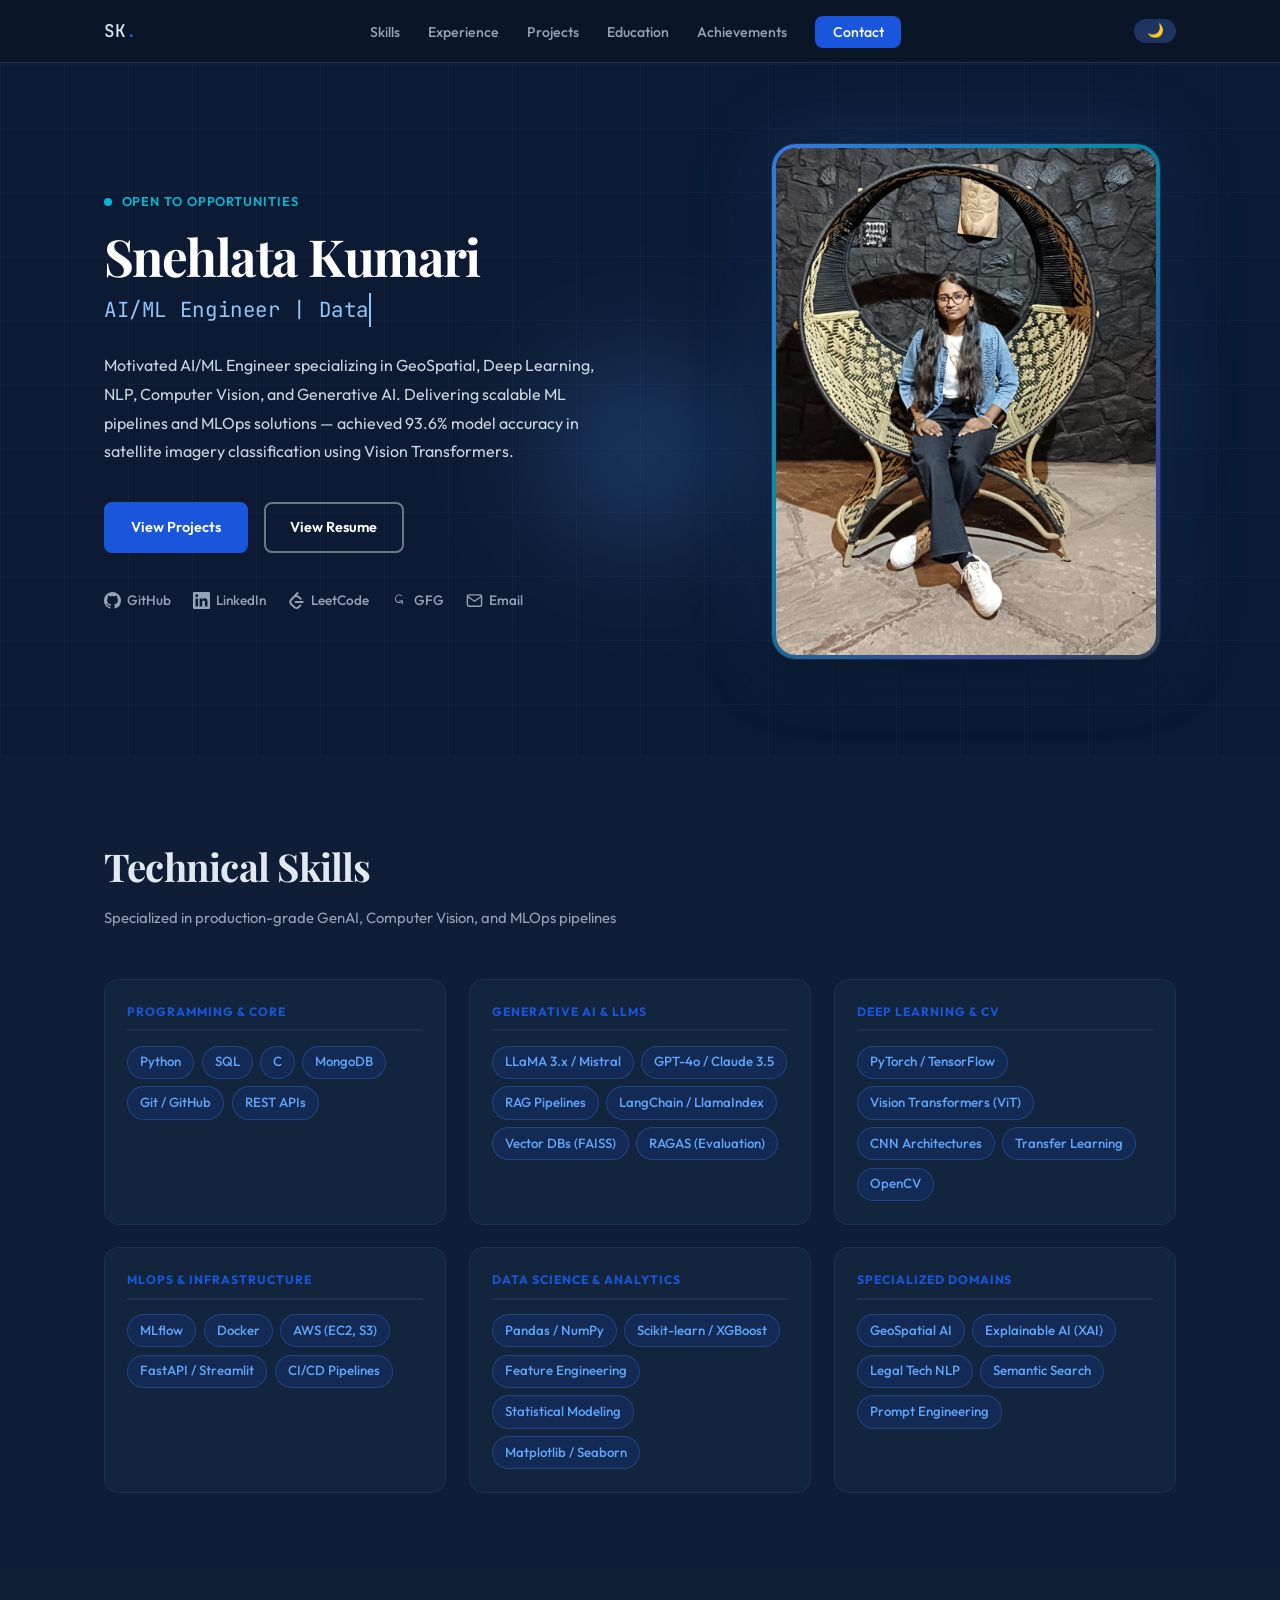
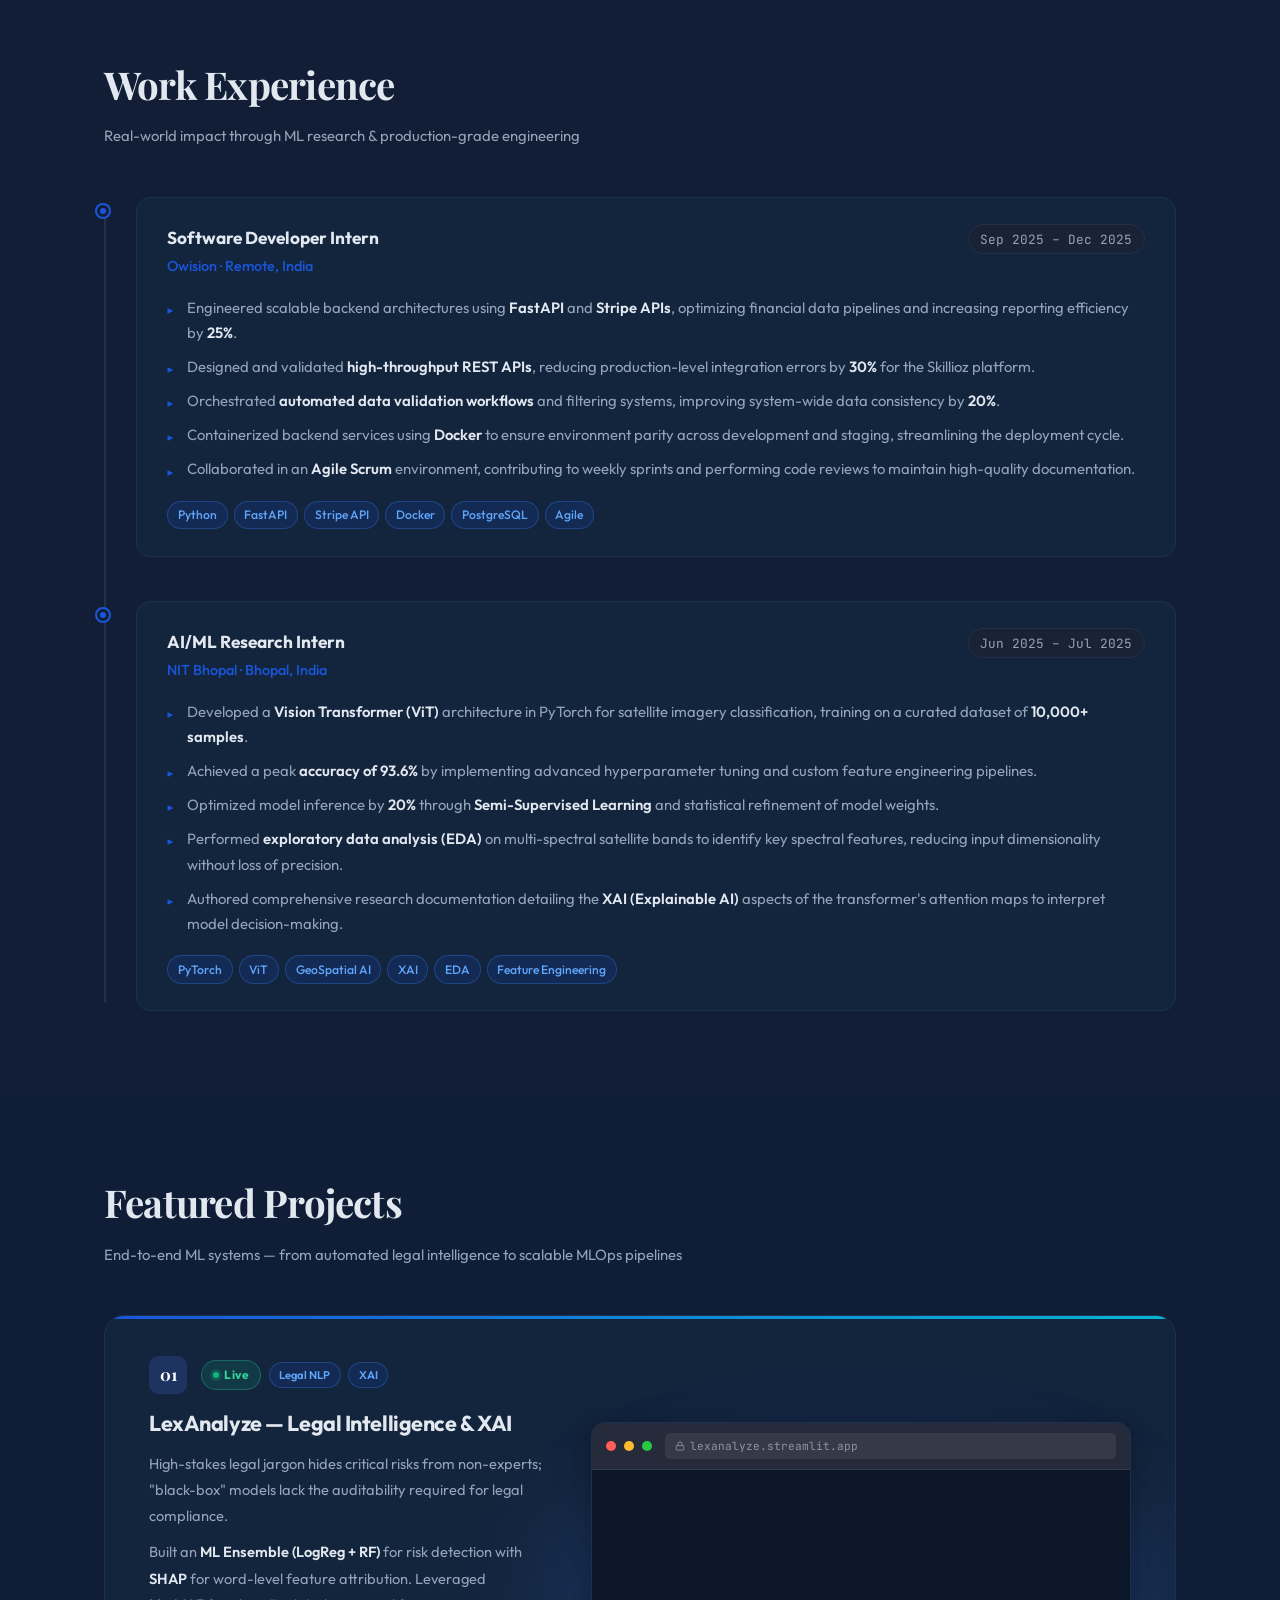
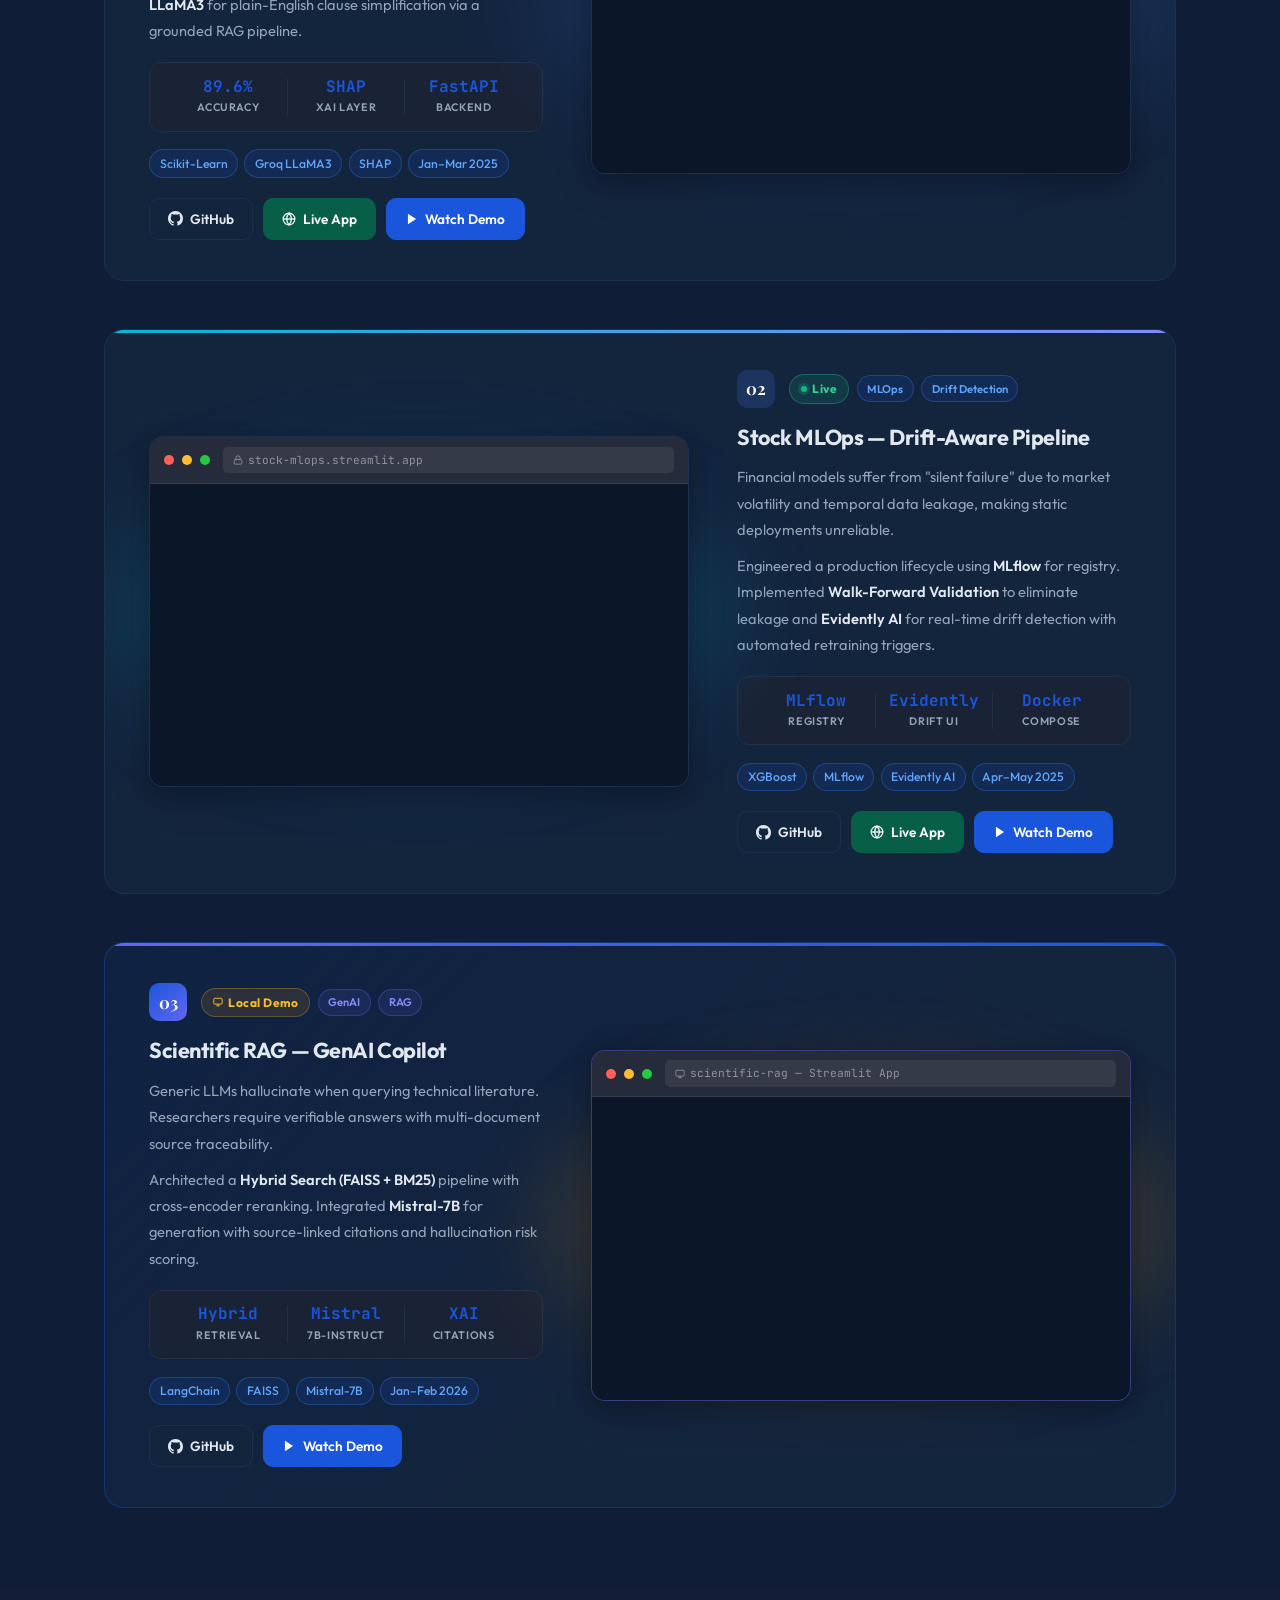
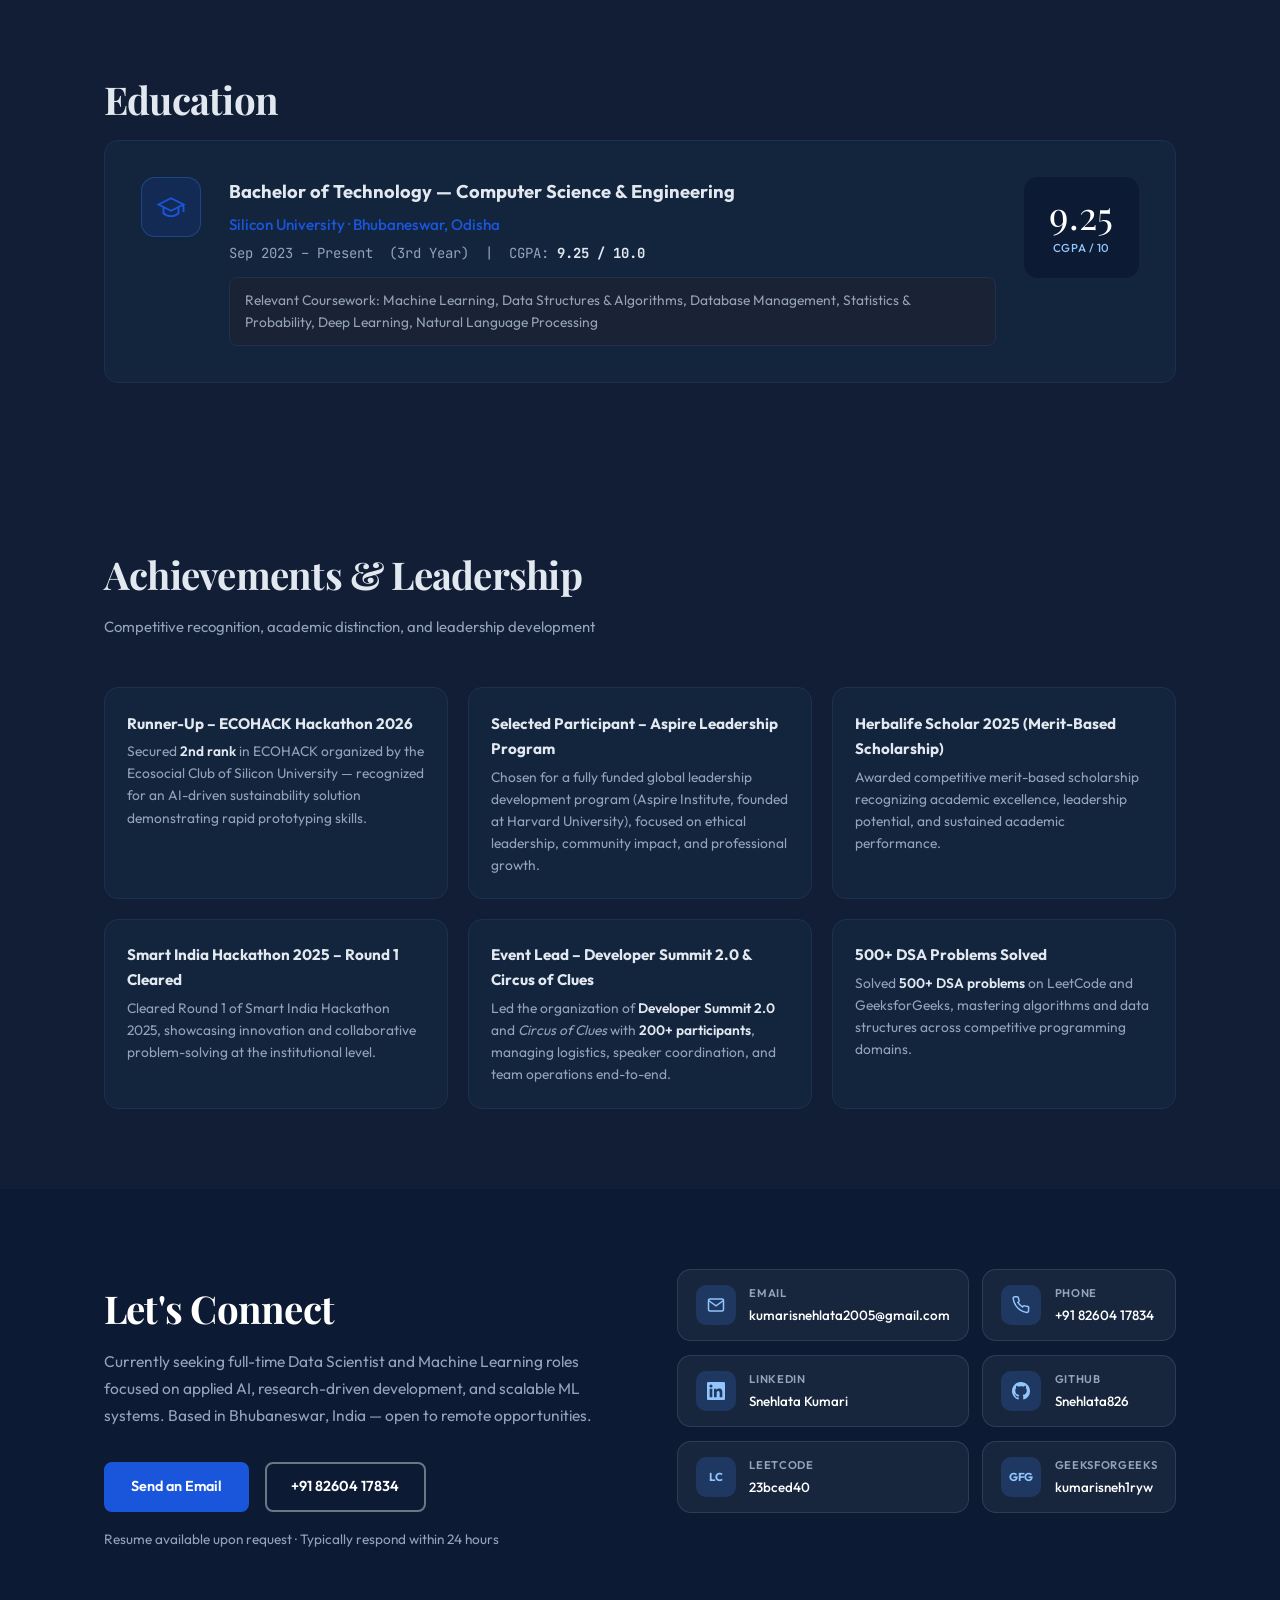
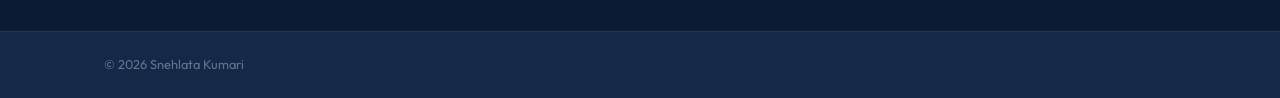
==== commit d441265a: "Add brushes" ====
--- a/index.html
+++ b/index.html
@@ -524,6 +524,7 @@
     </div>
   </div>
 
+  <div id="cursor-aura"></div>
   <script src="script.js"></script>
 </body>
 </html>
--- a/styles.css
+++ b/styles.css
@@ -229,7 +229,7 @@
   background-size: 64px 64px;
   pointer-events: none;
 }
-.hero-grid { display: grid; grid-template-columns: 1fr 360px; gap: 4rem; align-items: center; position: relative; }
+.hero-grid { display: grid; grid-template-columns: 1fr 420px; gap: 4rem; align-items: center; position: relative; }
 
 .hero-label { display: flex; align-items: center; gap: .6rem; font-size: .8rem; font-weight: 600; letter-spacing: .07em; text-transform: uppercase; color: var(--accent); margin-bottom: 1rem; }
 .pulse-dot { width: 8px; height: 8px; background: var(--accent); border-radius: 50%; animation: pulse 2s ease-in-out infinite; }
@@ -257,16 +257,16 @@
 }
 .hero-photo-card:hover { transform: translateY(-6px) scale(1.01); box-shadow: 0 0 0 1px rgba(255,255,255,0.12), 0 28px 72px rgba(0,0,0,0.5), 0 0 100px rgba(59,130,246,0.38); }
 .hero-photo-card::before { content: ''; position: absolute; inset: 4px; border-radius: 20px; background: var(--navy); z-index: 0; }
-.hero-photo-img { position: relative; z-index: 1; width: 320px; max-width: 100%; aspect-ratio: 3 / 4; object-fit: cover; object-position: top center; border-radius: 20px; display: block; }
+.hero-photo-img { position: relative; z-index: 1; width: 380px; max-width: 100%; aspect-ratio: 3 / 4; object-fit: cover; object-position: top center; border-radius: 20px; display: block; }
 .hero-photo-fallback {
-  position: relative; z-index: 1; width: 320px; max-width: 100%; aspect-ratio: 3 / 4;
+  position: relative; z-index: 1; width: 380px; max-width: 100%; aspect-ratio: 3 / 4;
   border-radius: 20px; background: var(--navy-light);
   display: none; flex-direction: column; align-items: center; justify-content: center;
   gap: 1rem; color: #93c5fd;
   font-family: var(--font-display); font-size: 3rem; font-weight: 700;
 }
 .hero-photo-fallback svg { opacity: .5; }
-.hero-photo-wrap::before { content: ''; position: absolute; width: 340px; height: 420px; border-radius: 50%; background: radial-gradient(circle, rgba(59,130,246,0.18) 0%, transparent 70%); pointer-events: none; filter: blur(40px); z-index: 0; }
+.hero-photo-wrap::before { content: ''; position: absolute; width: 400px; height: 500px; border-radius: 50%; background: radial-gradient(circle, rgba(59,130,246,0.22) 0%, transparent 70%); pointer-events: none; filter: blur(48px); z-index: 0; }
 
 /* ═══════════════════════════════════════════
    SKILLS
@@ -304,7 +304,7 @@
 
 .proj-row {
   display: grid;
-  grid-template-columns: 1fr 480px;
+  grid-template-columns: 1fr 540px;
   gap: 3rem;
   align-items: center;
   background: var(--card-bg);
@@ -318,7 +318,7 @@
 .proj-row:hover { box-shadow: 0 20px 60px rgba(0,0,0,.18); transform: translateY(-4px); }
 [data-theme="dark"] .proj-row:hover { box-shadow: 0 20px 60px rgba(0,0,0,.4); }
 
-.proj-row-reverse { grid-template-columns: 480px 1fr; }
+.proj-row-reverse { grid-template-columns: 540px 1fr; }
 .proj-row-reverse .proj-media { order: -1; }
 .proj-row-reverse::before { background: linear-gradient(90deg, var(--accent) 0%, #818cf8 100%); }
 
@@ -549,11 +549,36 @@
 .reveal.visible { opacity: 1; transform: translateY(0); }
 
 /* ═══════════════════════════════════════════
+   CURSOR AURA
+═══════════════════════════════════════════ */
+#cursor-aura {
+  pointer-events: none;
+  position: fixed;
+  z-index: 9999;
+  border-radius: 50%;
+  width: 200px;
+  height: 200px;
+  transform: translate(-50%, -50%);
+  transition: background 0.7s ease, opacity 0.3s ease;
+  mix-blend-mode: screen;
+  filter: blur(52px);
+  opacity: 0;
+  will-change: transform;
+}
+[data-theme="light"] #cursor-aura {
+  mix-blend-mode: multiply;
+}
+body:has(.hero) #cursor-aura { opacity: 0.38; }
+[data-theme="light"] body:has(.hero) #cursor-aura { opacity: 0.28; }
+@media (prefers-reduced-motion: reduce) { #cursor-aura { display: none; } }
+@media (max-width: 768px) { #cursor-aura { display: none; } }
+
+/* ═══════════════════════════════════════════
    RESPONSIVE
 ═══════════════════════════════════════════ */
 @media (max-width: 1100px) {
-  .proj-row { grid-template-columns: 1fr 380px; gap: 2rem; padding: 2rem; }
-  .proj-row-reverse { grid-template-columns: 380px 1fr; }
+  .proj-row { grid-template-columns: 1fr 400px; gap: 2rem; padding: 2rem; }
+  .proj-row-reverse { grid-template-columns: 400px 1fr; }
 }
 
 @media (max-width: 900px) {
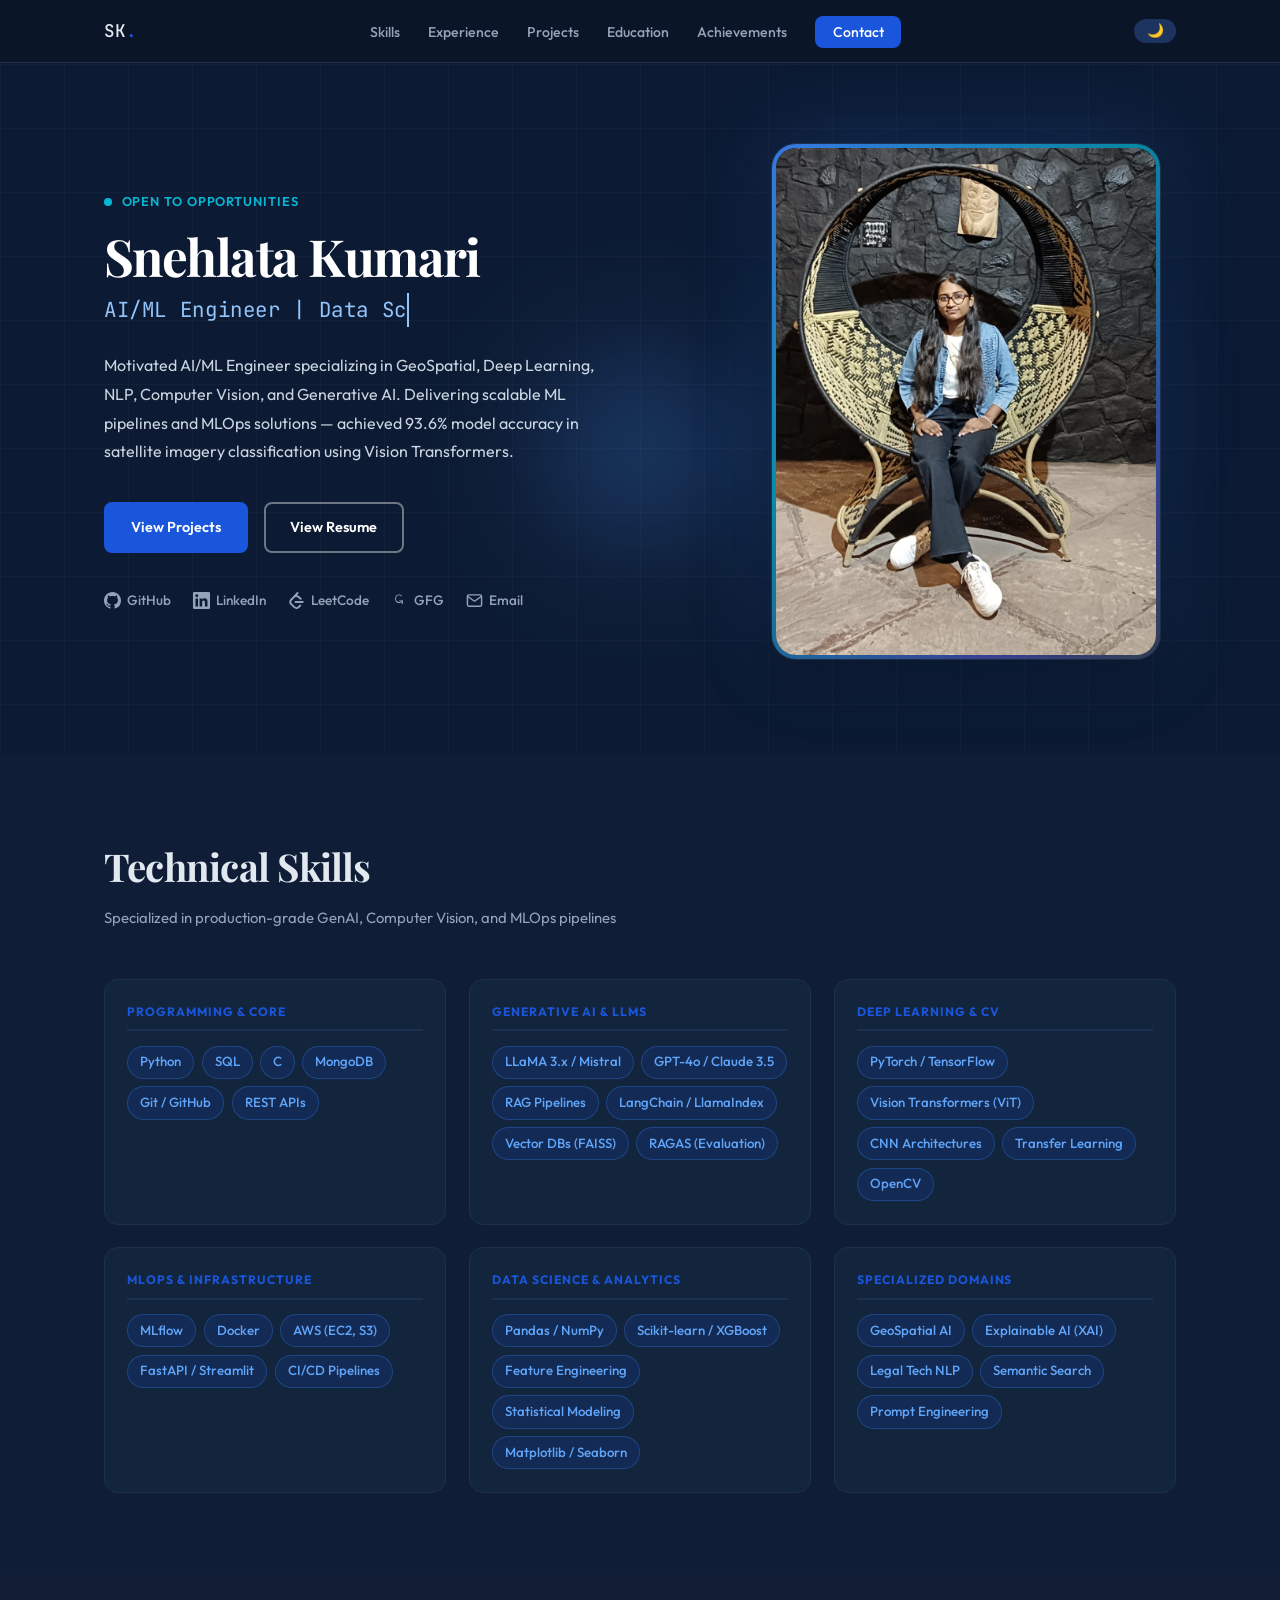
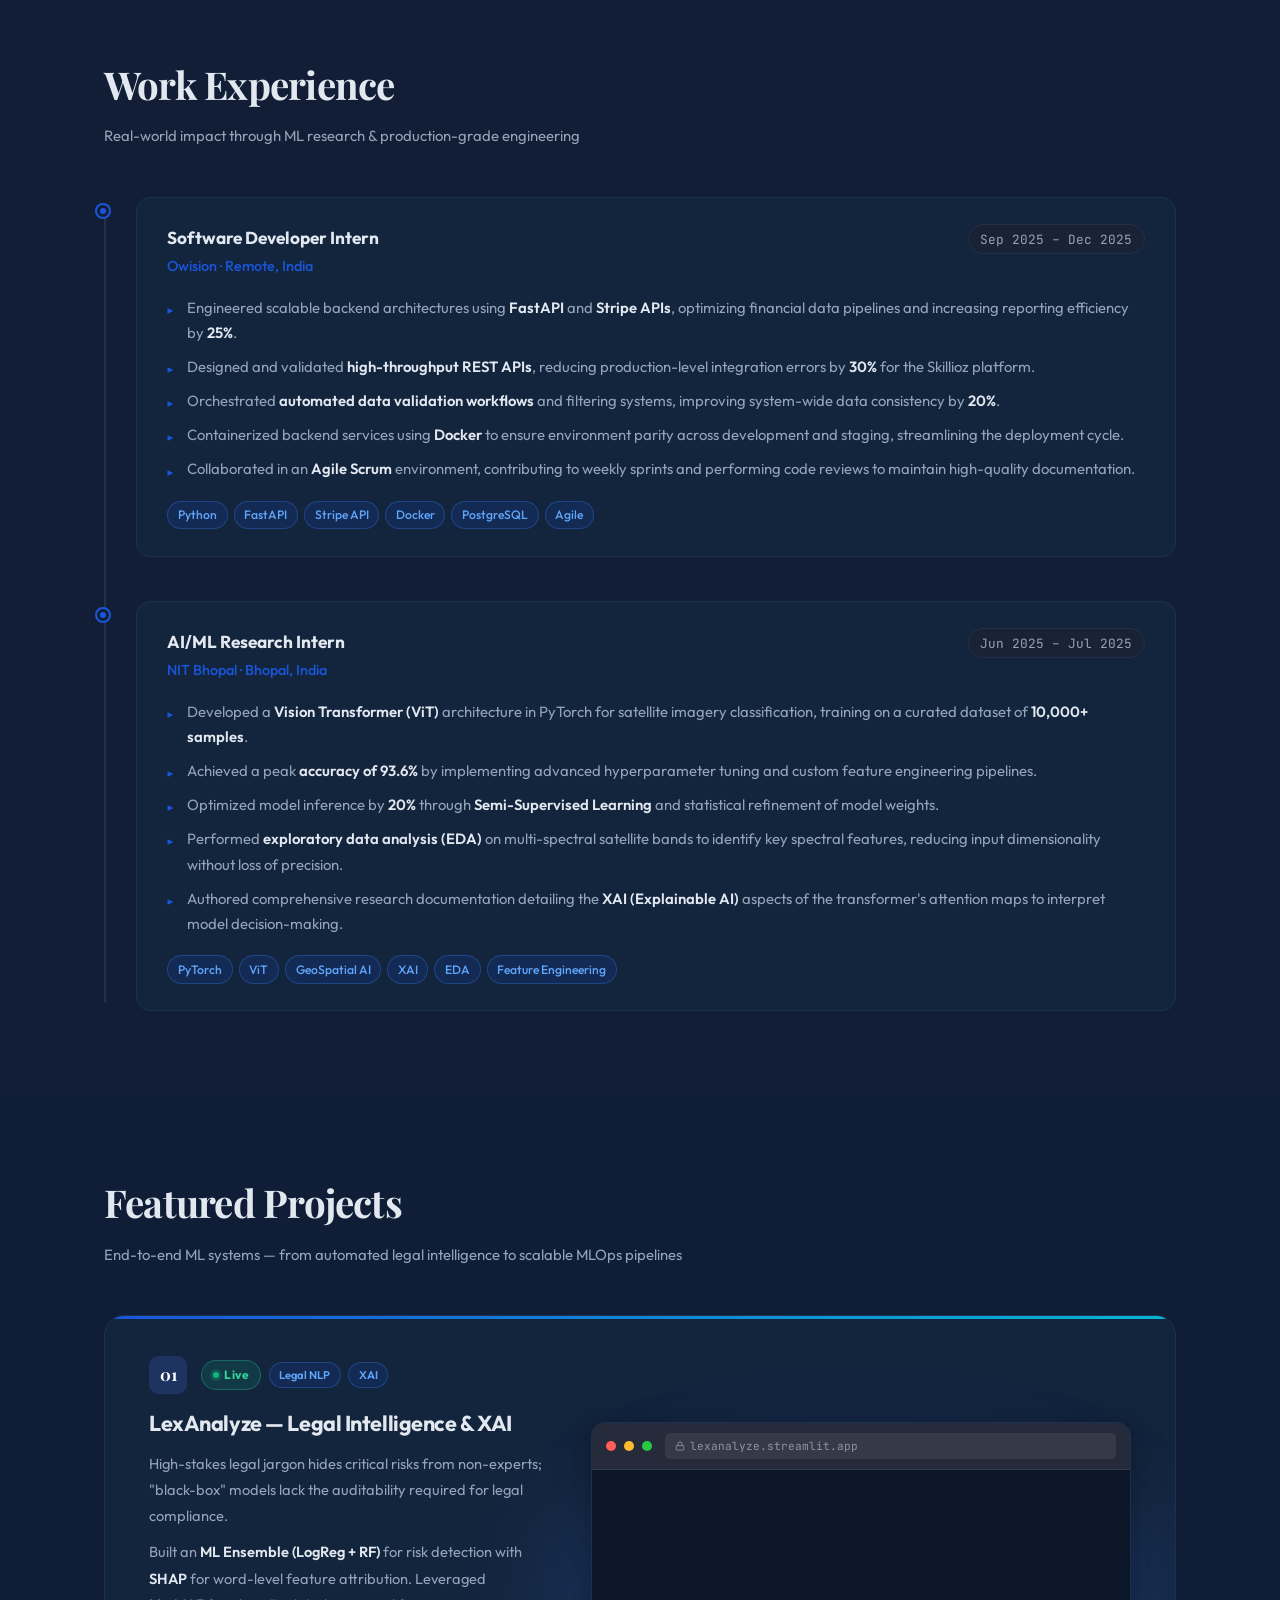
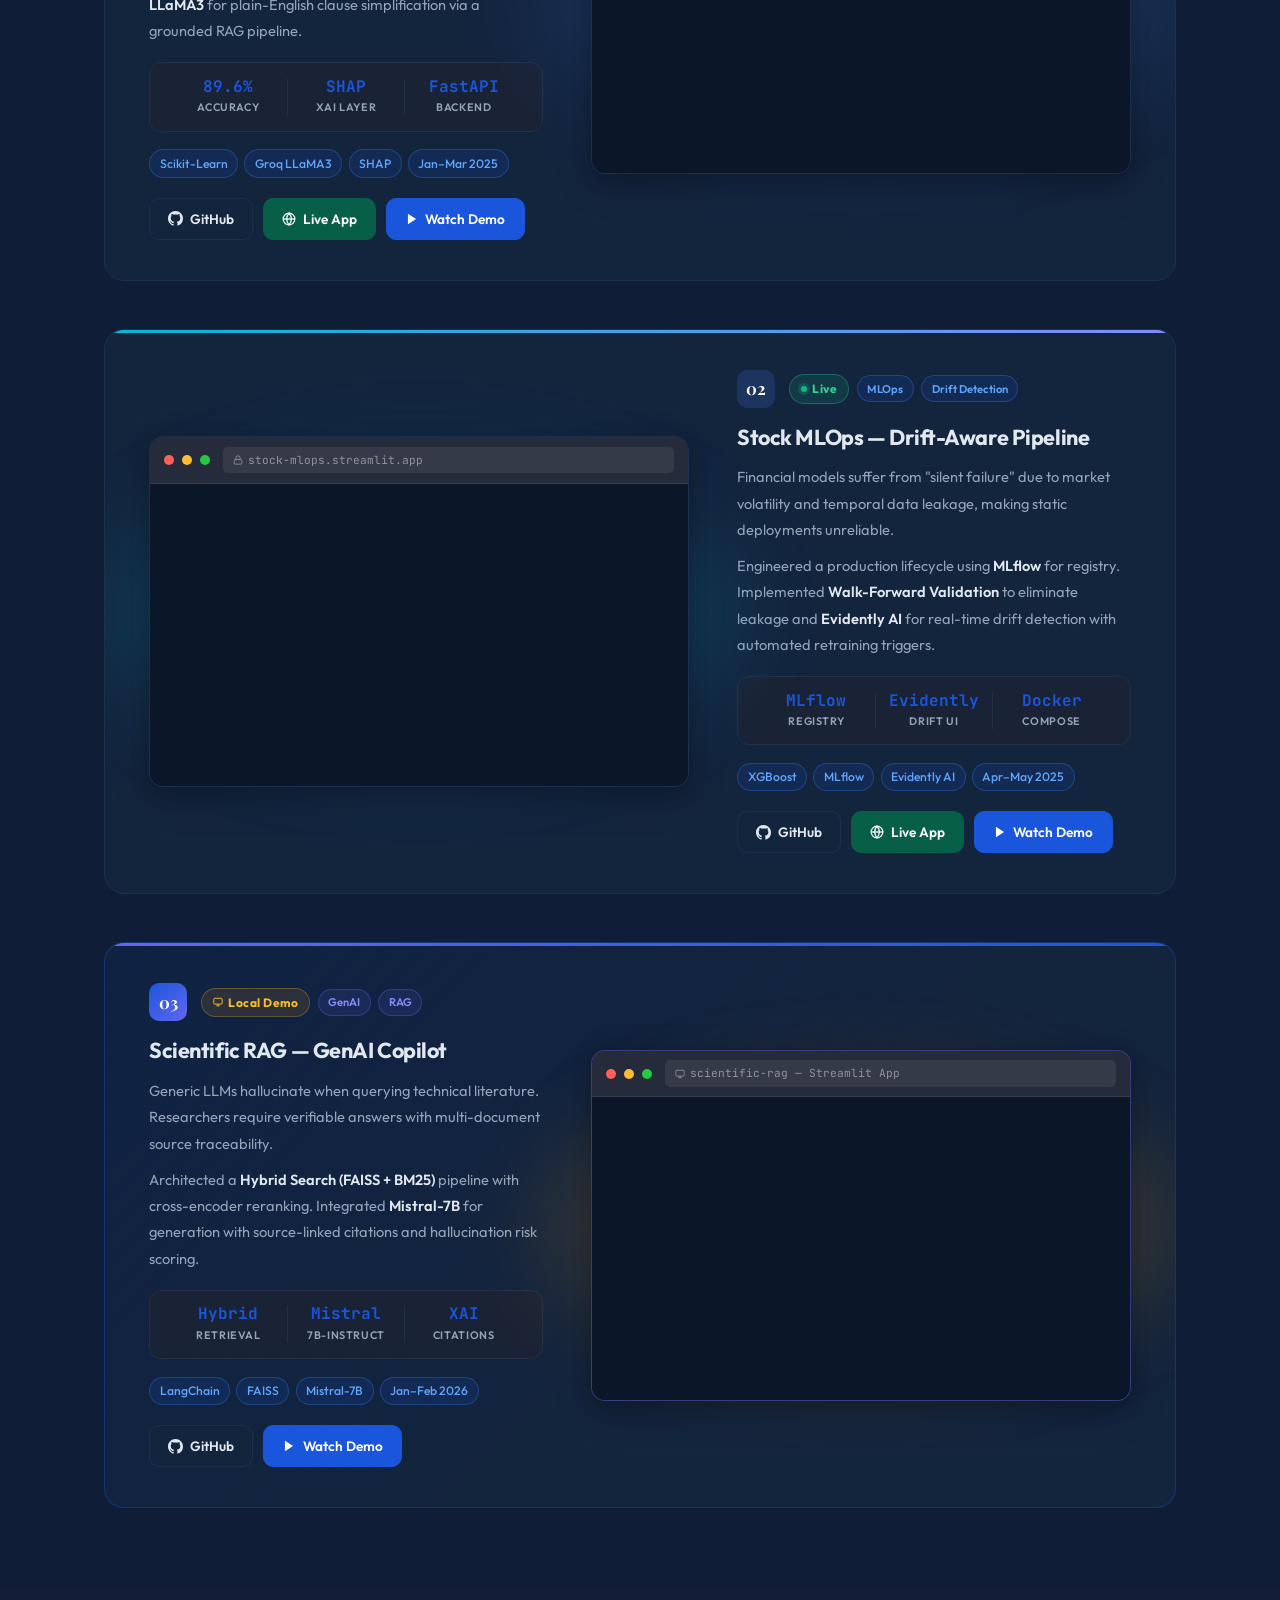
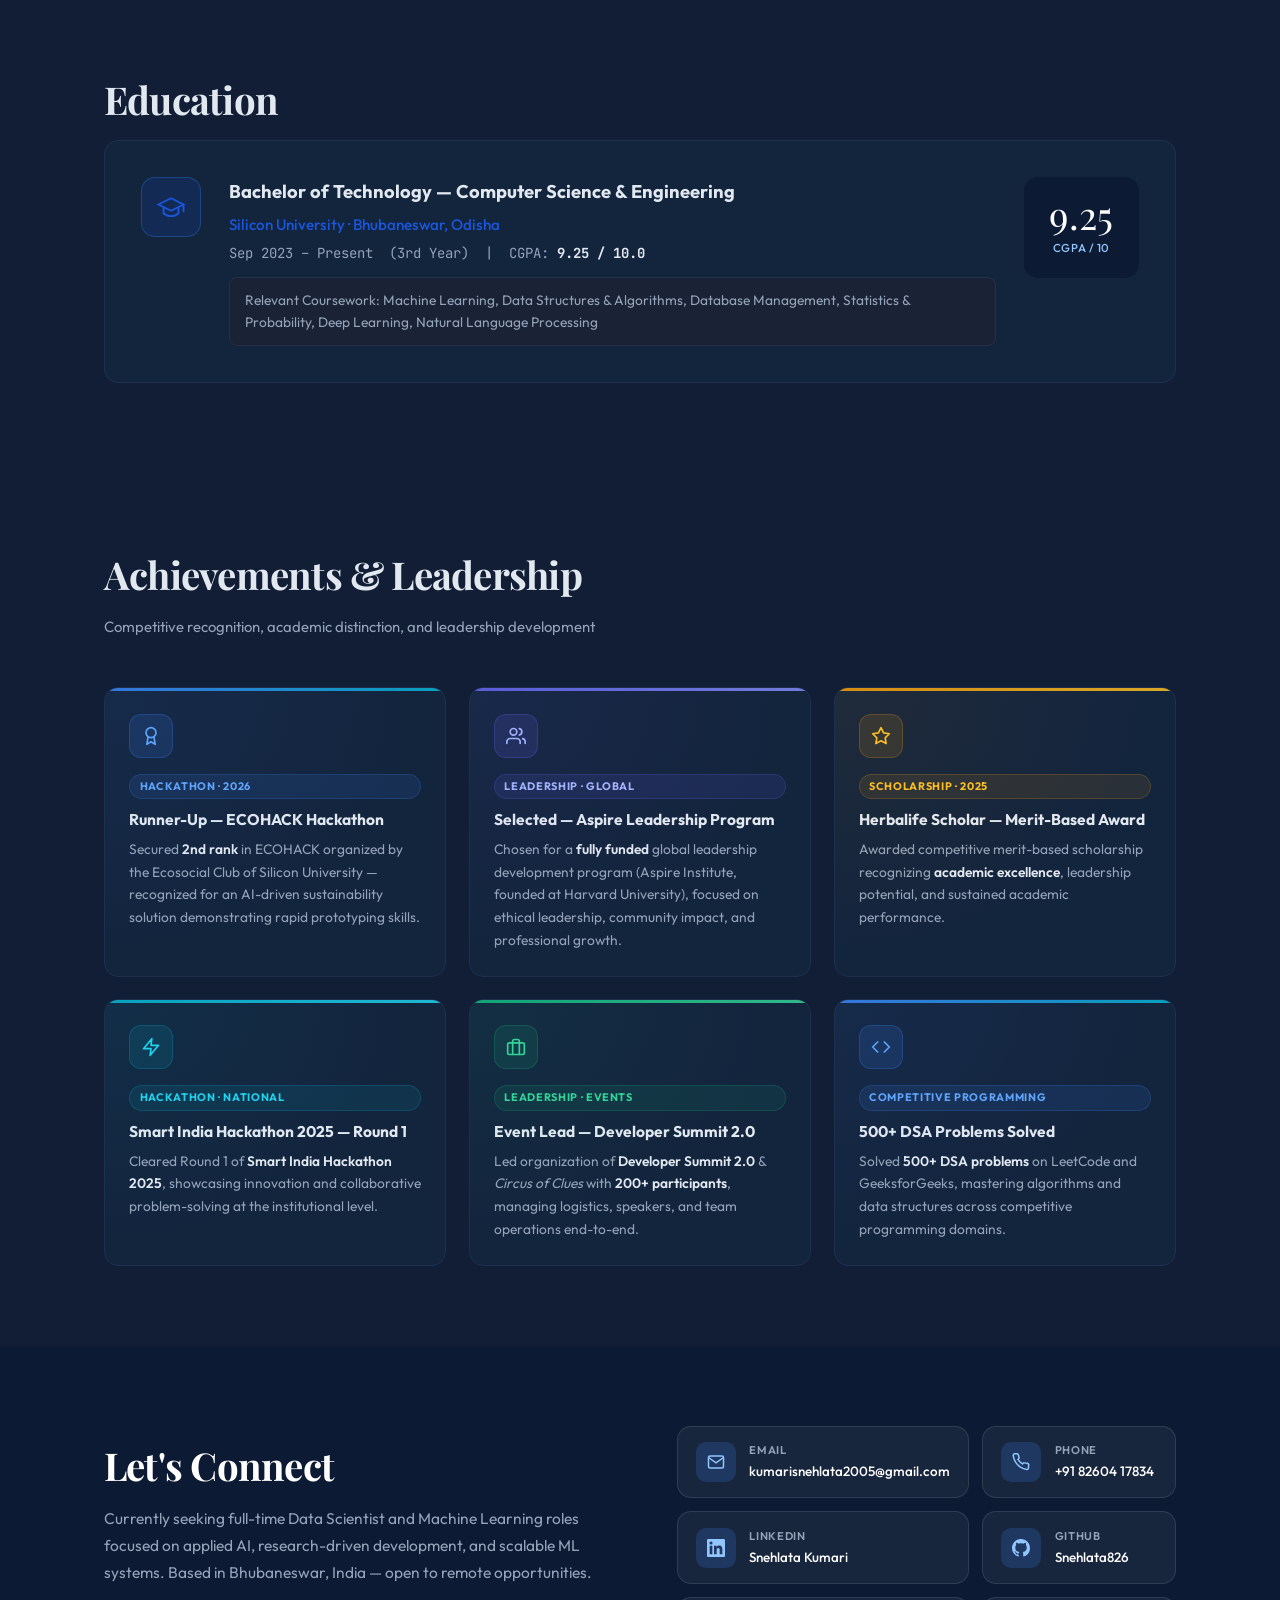
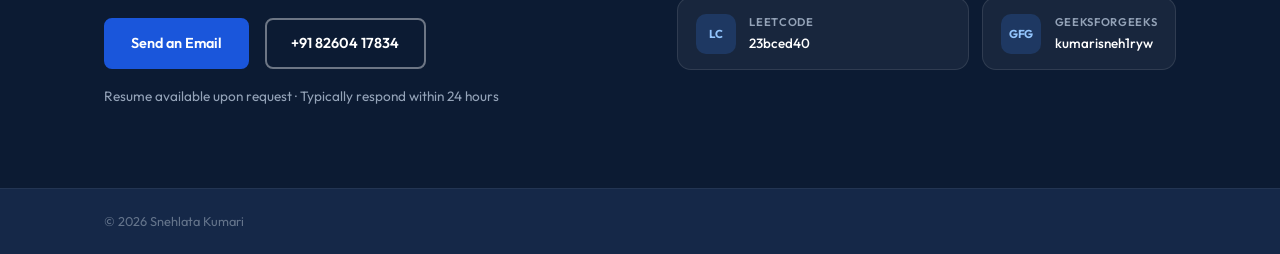
==== commit be5fa18c: "fix" ====
--- a/index.html
+++ b/index.html
@@ -445,15 +445,76 @@
   <!-- ══════════════ ACHIEVEMENTS ══════════════ -->
   <section class="section section-alt" id="achievements">
     <div class="container">
-      <h2 class="section-title">Achievements &amp; Leadership</h2>
-      <p class="section-sub">Competitive recognition, academic distinction, and leadership development</p>
+      <h2 class="section-title reveal">Achievements &amp; Leadership</h2>
+      <p class="section-sub reveal">Competitive recognition, academic distinction, and leadership development</p>
       <div class="achievements-grid">
-        <div class="ach-card"><div><h4>Runner-Up – ECOHACK Hackathon 2026</h4><p>Secured <strong>2nd rank</strong> in ECOHACK organized by the Ecosocial Club of Silicon University — recognized for an AI-driven sustainability solution demonstrating rapid prototyping skills.</p></div></div>
-        <div class="ach-card"><div><h4>Selected Participant – Aspire Leadership Program</h4><p>Chosen for a fully funded global leadership development program (Aspire Institute, founded at Harvard University), focused on ethical leadership, community impact, and professional growth.</p></div></div>
-        <div class="ach-card"><div><h4>Herbalife Scholar 2025 (Merit-Based Scholarship)</h4><p>Awarded competitive merit-based scholarship recognizing academic excellence, leadership potential, and sustained academic performance.</p></div></div>
-        <div class="ach-card"><div><h4>Smart India Hackathon 2025 – Round 1 Cleared</h4><p>Cleared Round 1 of Smart India Hackathon 2025, showcasing innovation and collaborative problem-solving at the institutional level.</p></div></div>
-        <div class="ach-card"><div><h4>Event Lead – Developer Summit 2.0 &amp; Circus of Clues</h4><p>Led the organization of <strong>Developer Summit 2.0</strong> and <em>Circus of Clues</em> with <strong>200+ participants</strong>, managing logistics, speaker coordination, and team operations end-to-end.</p></div></div>
-        <div class="ach-card"><div><h4>500+ DSA Problems Solved</h4><p>Solved <strong>500+ DSA problems</strong> on LeetCode and GeeksforGeeks, mastering algorithms and data structures across competitive programming domains.</p></div></div>
+
+        <div class="ach-card reveal" data-accent="blue">
+          <div class="ach-icon-wrap ach-icon-blue">
+            <svg width="20" height="20" viewBox="0 0 24 24" fill="none" stroke="currentColor" stroke-width="2" stroke-linecap="round" stroke-linejoin="round"><circle cx="12" cy="8" r="6"/><path d="M15.477 12.89L17 22l-5-3-5 3 1.523-9.11"/></svg>
+          </div>
+          <div class="ach-body">
+            <span class="ach-tag ach-tag-blue">Hackathon · 2026</span>
+            <h4>Runner-Up — ECOHACK Hackathon</h4>
+            <p>Secured <strong>2nd rank</strong> in ECOHACK organized by the Ecosocial Club of Silicon University — recognized for an AI-driven sustainability solution demonstrating rapid prototyping skills.</p>
+          </div>
+        </div>
+
+        <div class="ach-card reveal" data-accent="indigo">
+          <div class="ach-icon-wrap ach-icon-indigo">
+            <svg width="20" height="20" viewBox="0 0 24 24" fill="none" stroke="currentColor" stroke-width="2" stroke-linecap="round" stroke-linejoin="round"><path d="M17 21v-2a4 4 0 0 0-4-4H5a4 4 0 0 0-4 4v2"/><circle cx="9" cy="7" r="4"/><path d="M23 21v-2a4 4 0 0 0-3-3.87"/><path d="M16 3.13a4 4 0 0 1 0 7.75"/></svg>
+          </div>
+          <div class="ach-body">
+            <span class="ach-tag ach-tag-indigo">Leadership · Global</span>
+            <h4>Selected — Aspire Leadership Program</h4>
+            <p>Chosen for a <strong>fully funded</strong> global leadership development program (Aspire Institute, founded at Harvard University), focused on ethical leadership, community impact, and professional growth.</p>
+          </div>
+        </div>
+
+        <div class="ach-card reveal" data-accent="amber">
+          <div class="ach-icon-wrap ach-icon-amber">
+            <svg width="20" height="20" viewBox="0 0 24 24" fill="none" stroke="currentColor" stroke-width="2" stroke-linecap="round" stroke-linejoin="round"><path d="M12 2l3.09 6.26L22 9.27l-5 4.87 1.18 6.88L12 17.77l-6.18 3.25L7 14.14 2 9.27l6.91-1.01L12 2z"/></svg>
+          </div>
+          <div class="ach-body">
+            <span class="ach-tag ach-tag-amber">Scholarship · 2025</span>
+            <h4>Herbalife Scholar — Merit-Based Award</h4>
+            <p>Awarded competitive merit-based scholarship recognizing <strong>academic excellence</strong>, leadership potential, and sustained academic performance.</p>
+          </div>
+        </div>
+
+        <div class="ach-card reveal" data-accent="cyan">
+          <div class="ach-icon-wrap ach-icon-cyan">
+            <svg width="20" height="20" viewBox="0 0 24 24" fill="none" stroke="currentColor" stroke-width="2" stroke-linecap="round" stroke-linejoin="round"><polygon points="13 2 3 14 12 14 11 22 21 10 12 10 13 2"/></svg>
+          </div>
+          <div class="ach-body">
+            <span class="ach-tag ach-tag-cyan">Hackathon · National</span>
+            <h4>Smart India Hackathon 2025 — Round 1</h4>
+            <p>Cleared Round 1 of <strong>Smart India Hackathon 2025</strong>, showcasing innovation and collaborative problem-solving at the institutional level.</p>
+          </div>
+        </div>
+
+        <div class="ach-card reveal" data-accent="green">
+          <div class="ach-icon-wrap ach-icon-green">
+            <svg width="20" height="20" viewBox="0 0 24 24" fill="none" stroke="currentColor" stroke-width="2" stroke-linecap="round" stroke-linejoin="round"><rect x="2" y="7" width="20" height="14" rx="2"/><path d="M16 21V5a2 2 0 0 0-2-2h-4a2 2 0 0 0-2 2v16"/></svg>
+          </div>
+          <div class="ach-body">
+            <span class="ach-tag ach-tag-green">Leadership · Events</span>
+            <h4>Event Lead — Developer Summit 2.0</h4>
+            <p>Led organization of <strong>Developer Summit 2.0</strong> &amp; <em>Circus of Clues</em> with <strong>200+ participants</strong>, managing logistics, speakers, and team operations end-to-end.</p>
+          </div>
+        </div>
+
+        <div class="ach-card reveal" data-accent="blue">
+          <div class="ach-icon-wrap ach-icon-blue">
+            <svg width="20" height="20" viewBox="0 0 24 24" fill="none" stroke="currentColor" stroke-width="2" stroke-linecap="round" stroke-linejoin="round"><polyline points="16 18 22 12 16 6"/><polyline points="8 6 2 12 8 18"/></svg>
+          </div>
+          <div class="ach-body">
+            <span class="ach-tag ach-tag-blue">Competitive Programming</span>
+            <h4>500+ DSA Problems Solved</h4>
+            <p>Solved <strong>500+ DSA problems</strong> on LeetCode and GeeksforGeeks, mastering algorithms and data structures across competitive programming domains.</p>
+          </div>
+        </div>
+
       </div>
     </div>
   </section>
--- a/styles.css
+++ b/styles.css
@@ -513,11 +513,103 @@
 /* ═══════════════════════════════════════════
    ACHIEVEMENTS
 ═══════════════════════════════════════════ */
-.achievements-grid { display: grid; grid-template-columns: repeat(auto-fill, minmax(280px, 1fr)); gap: 1.25rem; }
-.ach-card { display: flex; align-items: flex-start; gap: 1rem; background: var(--card-bg); border: 1px solid var(--card-border); border-radius: var(--rl); padding: 1.4rem; transition: box-shadow .2s; }
-.ach-card:hover { box-shadow: var(--sh); }
-.ach-card h4 { font-size: .95rem; font-weight: 700; color: var(--text); margin-bottom: .3rem; }
-.ach-card p { font-size: .86rem; color: var(--text-light); line-height: 1.6; }
+.achievements-grid {
+  display: grid;
+  grid-template-columns: repeat(auto-fill, minmax(300px, 1fr));
+  gap: 1.4rem;
+}
+
+.ach-card {
+  position: relative;
+  display: flex;
+  flex-direction: column;
+  gap: 1rem;
+  background: var(--card-bg);
+  border: 1px solid var(--card-border);
+  border-radius: var(--rl);
+  padding: 1.6rem 1.5rem 1.5rem;
+  transition: transform .28s cubic-bezier(.25,.8,.25,1), box-shadow .28s cubic-bezier(.25,.8,.25,1), border-color .28s;
+  overflow: hidden;
+}
+
+/* Coloured top accent bar */
+.ach-card::before {
+  content: '';
+  position: absolute;
+  top: 0; left: 0; right: 0;
+  height: 3px;
+  border-radius: var(--rl) var(--rl) 0 0;
+  opacity: 0.85;
+}
+.ach-card[data-accent="blue"]::before   { background: linear-gradient(90deg, #3b82f6, #06b6d4); }
+.ach-card[data-accent="indigo"]::before { background: linear-gradient(90deg, #6366f1, #818cf8); }
+.ach-card[data-accent="amber"]::before  { background: linear-gradient(90deg, #f59e0b, #fbbf24); }
+.ach-card[data-accent="cyan"]::before   { background: linear-gradient(90deg, #06b6d4, #22d3ee); }
+.ach-card[data-accent="green"]::before  { background: linear-gradient(90deg, #10b981, #34d399); }
+
+/* Subtle glow wash in card corner — dark mode only */
+[data-theme="dark"] .ach-card[data-accent="blue"]::after   { content: ''; position: absolute; inset: 0; background: radial-gradient(ellipse at top left, rgba(59,130,246,.07) 0%, transparent 65%); pointer-events: none; }
+[data-theme="dark"] .ach-card[data-accent="indigo"]::after { content: ''; position: absolute; inset: 0; background: radial-gradient(ellipse at top left, rgba(99,102,241,.07) 0%, transparent 65%); pointer-events: none; }
+[data-theme="dark"] .ach-card[data-accent="amber"]::after  { content: ''; position: absolute; inset: 0; background: radial-gradient(ellipse at top left, rgba(245,158,11,.06) 0%, transparent 65%); pointer-events: none; }
+[data-theme="dark"] .ach-card[data-accent="cyan"]::after   { content: ''; position: absolute; inset: 0; background: radial-gradient(ellipse at top left, rgba(6,182,212,.07) 0%, transparent 65%); pointer-events: none; }
+[data-theme="dark"] .ach-card[data-accent="green"]::after  { content: ''; position: absolute; inset: 0; background: radial-gradient(ellipse at top left, rgba(16,185,129,.07) 0%, transparent 65%); pointer-events: none; }
+
+.ach-card:hover {
+  transform: translateY(-5px);
+  border-color: transparent;
+}
+.ach-card[data-accent="blue"]:hover   { box-shadow: 0 8px 28px rgba(59,130,246,.18), 0 20px 48px rgba(0,0,0,.12); border-color: rgba(59,130,246,.3); }
+.ach-card[data-accent="indigo"]:hover { box-shadow: 0 8px 28px rgba(99,102,241,.18), 0 20px 48px rgba(0,0,0,.12); border-color: rgba(99,102,241,.3); }
+.ach-card[data-accent="amber"]:hover  { box-shadow: 0 8px 28px rgba(245,158,11,.18), 0 20px 48px rgba(0,0,0,.12); border-color: rgba(245,158,11,.3); }
+.ach-card[data-accent="cyan"]:hover   { box-shadow: 0 8px 28px rgba(6,182,212,.18), 0 20px 48px rgba(0,0,0,.12); border-color: rgba(6,182,212,.3); }
+.ach-card[data-accent="green"]:hover  { box-shadow: 0 8px 28px rgba(16,185,129,.18), 0 20px 48px rgba(0,0,0,.12); border-color: rgba(16,185,129,.3); }
+
+/* Icon circle */
+.ach-icon-wrap {
+  width: 44px; height: 44px;
+  border-radius: 12px;
+  display: flex; align-items: center; justify-content: center;
+  flex-shrink: 0;
+  transition: transform .25s ease;
+}
+.ach-card:hover .ach-icon-wrap { transform: scale(1.1) rotate(-4deg); }
+
+.ach-icon-blue   { background: rgba(59,130,246,.15);  color: #60a5fa; border: 1px solid rgba(59,130,246,.25); }
+.ach-icon-indigo { background: rgba(99,102,241,.15);  color: #a5b4fc; border: 1px solid rgba(99,102,241,.25); }
+.ach-icon-amber  { background: rgba(245,158,11,.12);  color: #fbbf24; border: 1px solid rgba(245,158,11,.22); }
+.ach-icon-cyan   { background: rgba(6,182,212,.12);   color: #22d3ee; border: 1px solid rgba(6,182,212,.22); }
+.ach-icon-green  { background: rgba(16,185,129,.12);  color: #34d399; border: 1px solid rgba(16,185,129,.22); }
+
+[data-theme="light"] .ach-icon-blue   { background: #eff6ff;  color: #1a56db; border-color: #bfdbfe; }
+[data-theme="light"] .ach-icon-indigo { background: #eef2ff;  color: #4338ca; border-color: #c7d2fe; }
+[data-theme="light"] .ach-icon-amber  { background: #fffbeb;  color: #b45309; border-color: #fde68a; }
+[data-theme="light"] .ach-icon-cyan   { background: #ecfeff;  color: #0891b2; border-color: #a5f3fc; }
+[data-theme="light"] .ach-icon-green  { background: #ecfdf5;  color: #059669; border-color: #a7f3d0; }
+
+/* Tag pill above title */
+.ach-tag {
+  display: inline-block;
+  font-size: .68rem; font-weight: 700;
+  letter-spacing: .06em; text-transform: uppercase;
+  padding: .18rem .6rem;
+  border-radius: 99px;
+  margin-bottom: .3rem;
+}
+.ach-tag-blue   { background: rgba(59,130,246,.12);  color: #60a5fa;  border: 1px solid rgba(59,130,246,.2); }
+.ach-tag-indigo { background: rgba(99,102,241,.12);  color: #a5b4fc;  border: 1px solid rgba(99,102,241,.2); }
+.ach-tag-amber  { background: rgba(245,158,11,.10);  color: #fbbf24;  border: 1px solid rgba(245,158,11,.2); }
+.ach-tag-cyan   { background: rgba(6,182,212,.10);   color: #22d3ee;  border: 1px solid rgba(6,182,212,.2); }
+.ach-tag-green  { background: rgba(16,185,129,.10);  color: #34d399;  border: 1px solid rgba(16,185,129,.2); }
+
+[data-theme="light"] .ach-tag-blue   { background: #eff6ff; color: #1a56db; border-color: #bfdbfe; }
+[data-theme="light"] .ach-tag-indigo { background: #eef2ff; color: #4338ca; border-color: #c7d2fe; }
+[data-theme="light"] .ach-tag-amber  { background: #fffbeb; color: #b45309; border-color: #fde68a; }
+[data-theme="light"] .ach-tag-cyan   { background: #ecfeff; color: #0891b2; border-color: #a5f3fc; }
+[data-theme="light"] .ach-tag-green  { background: #ecfdf5; color: #059669; border-color: #a7f3d0; }
+
+.ach-body { display: flex; flex-direction: column; gap: .3rem; }
+.ach-card h4 { font-size: .97rem; font-weight: 700; color: var(--text); line-height: 1.35; }
+.ach-card p  { font-size: .86rem; color: var(--text-light); line-height: 1.65; margin-top: .2rem; }
 .ach-card strong { color: var(--text); font-weight: 600; }
 
 /* ═══════════════════════════════════════════
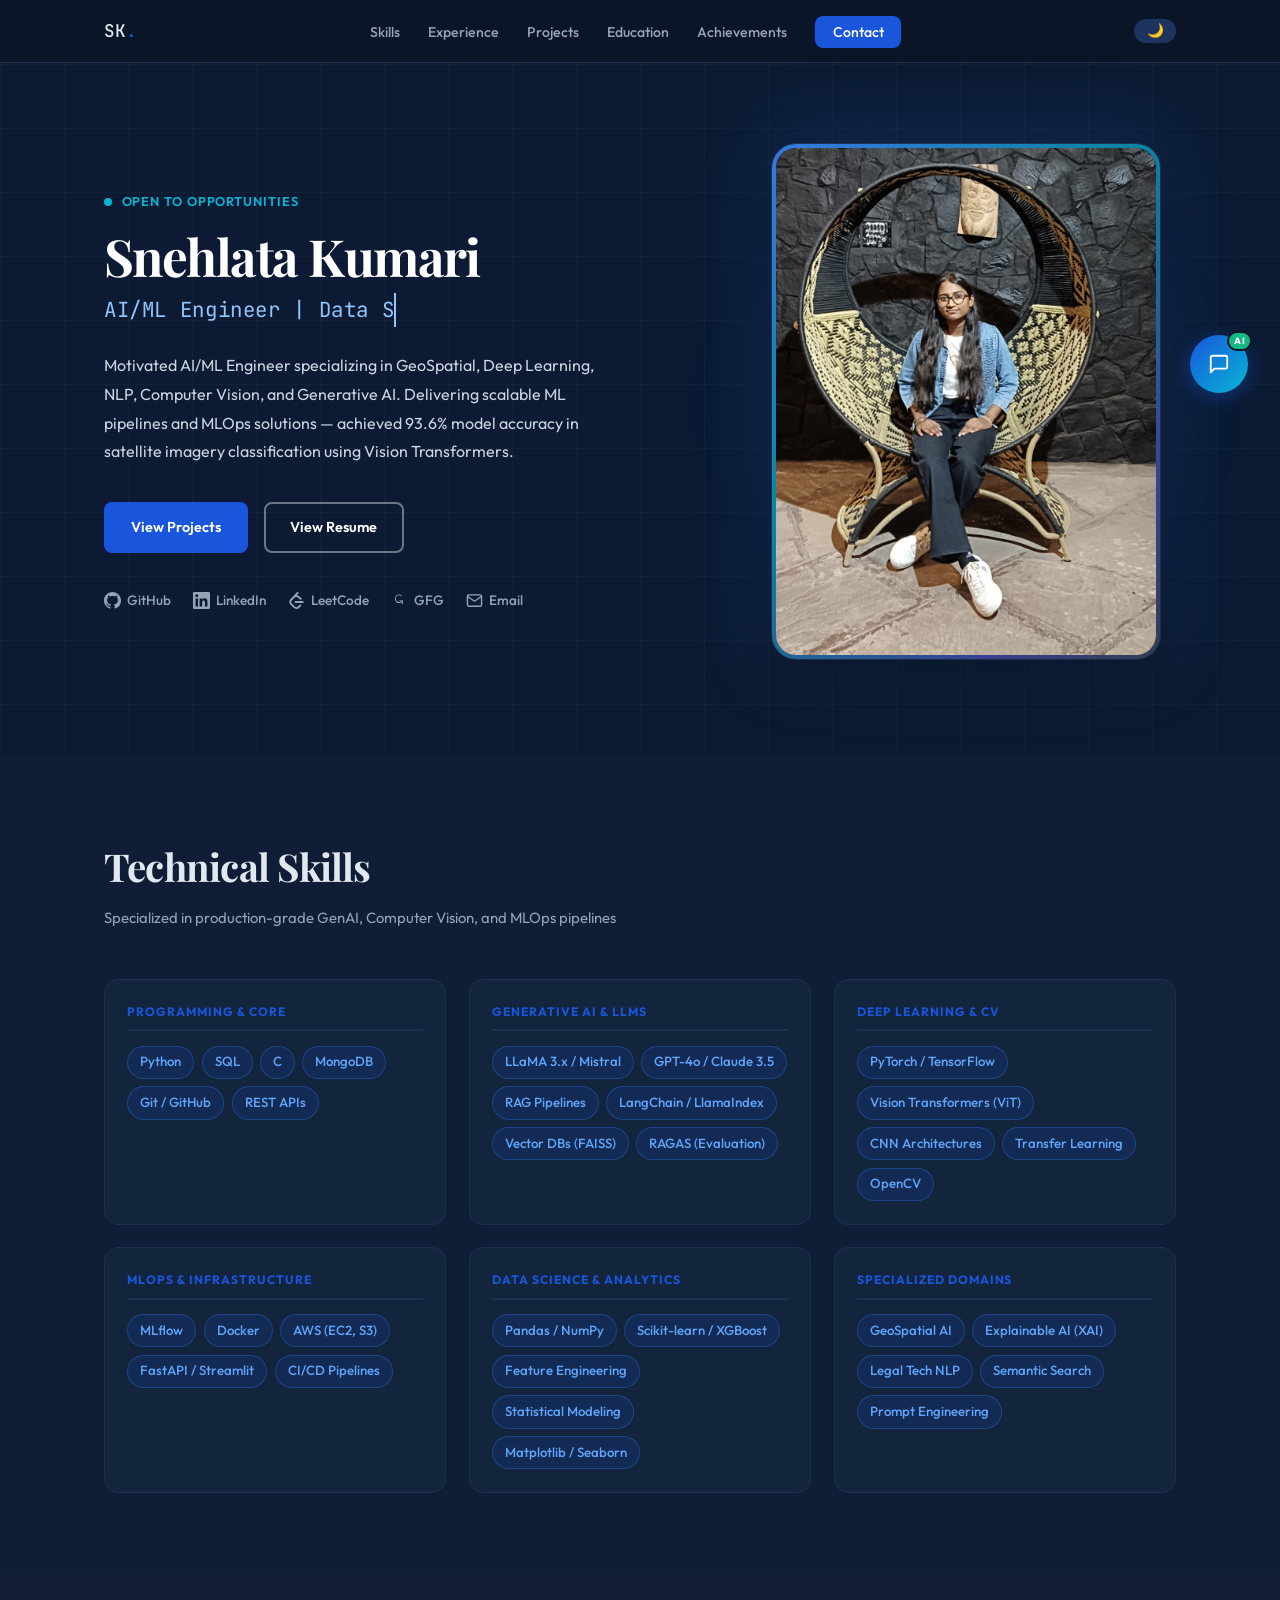
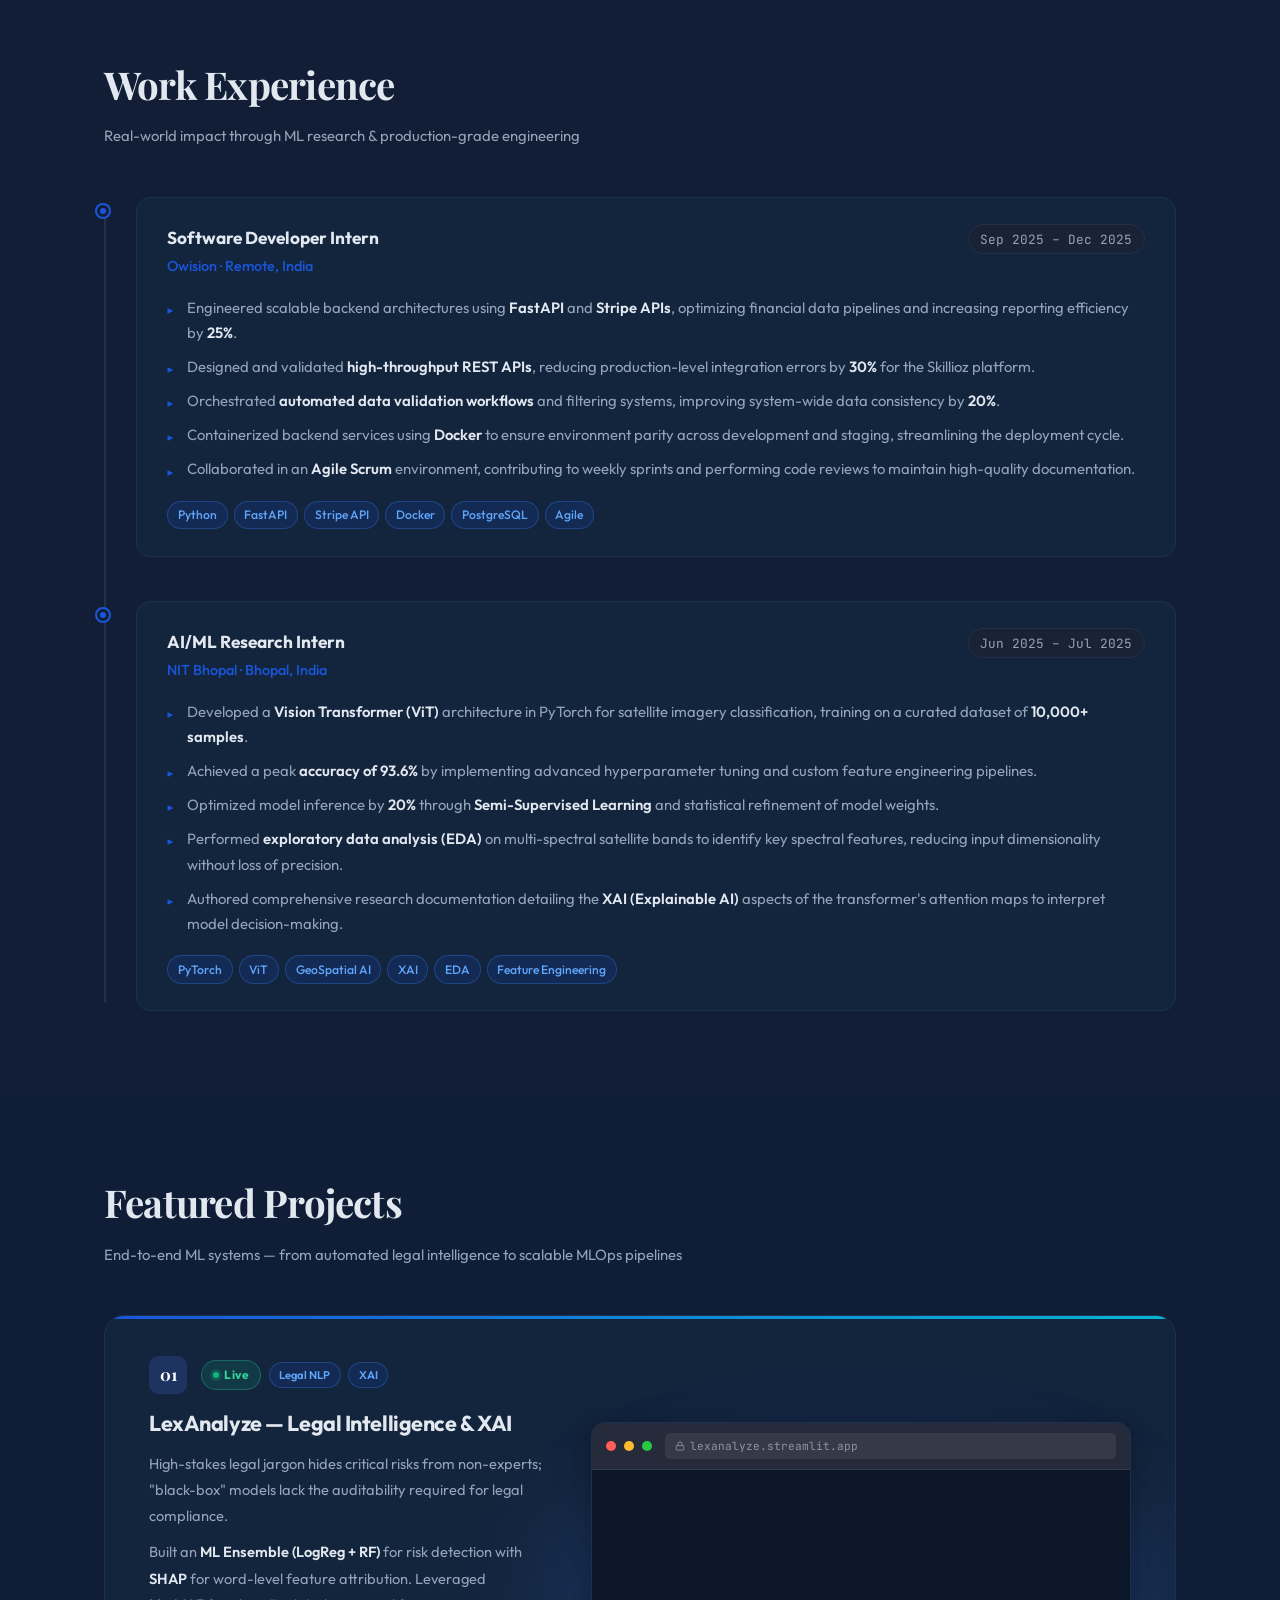
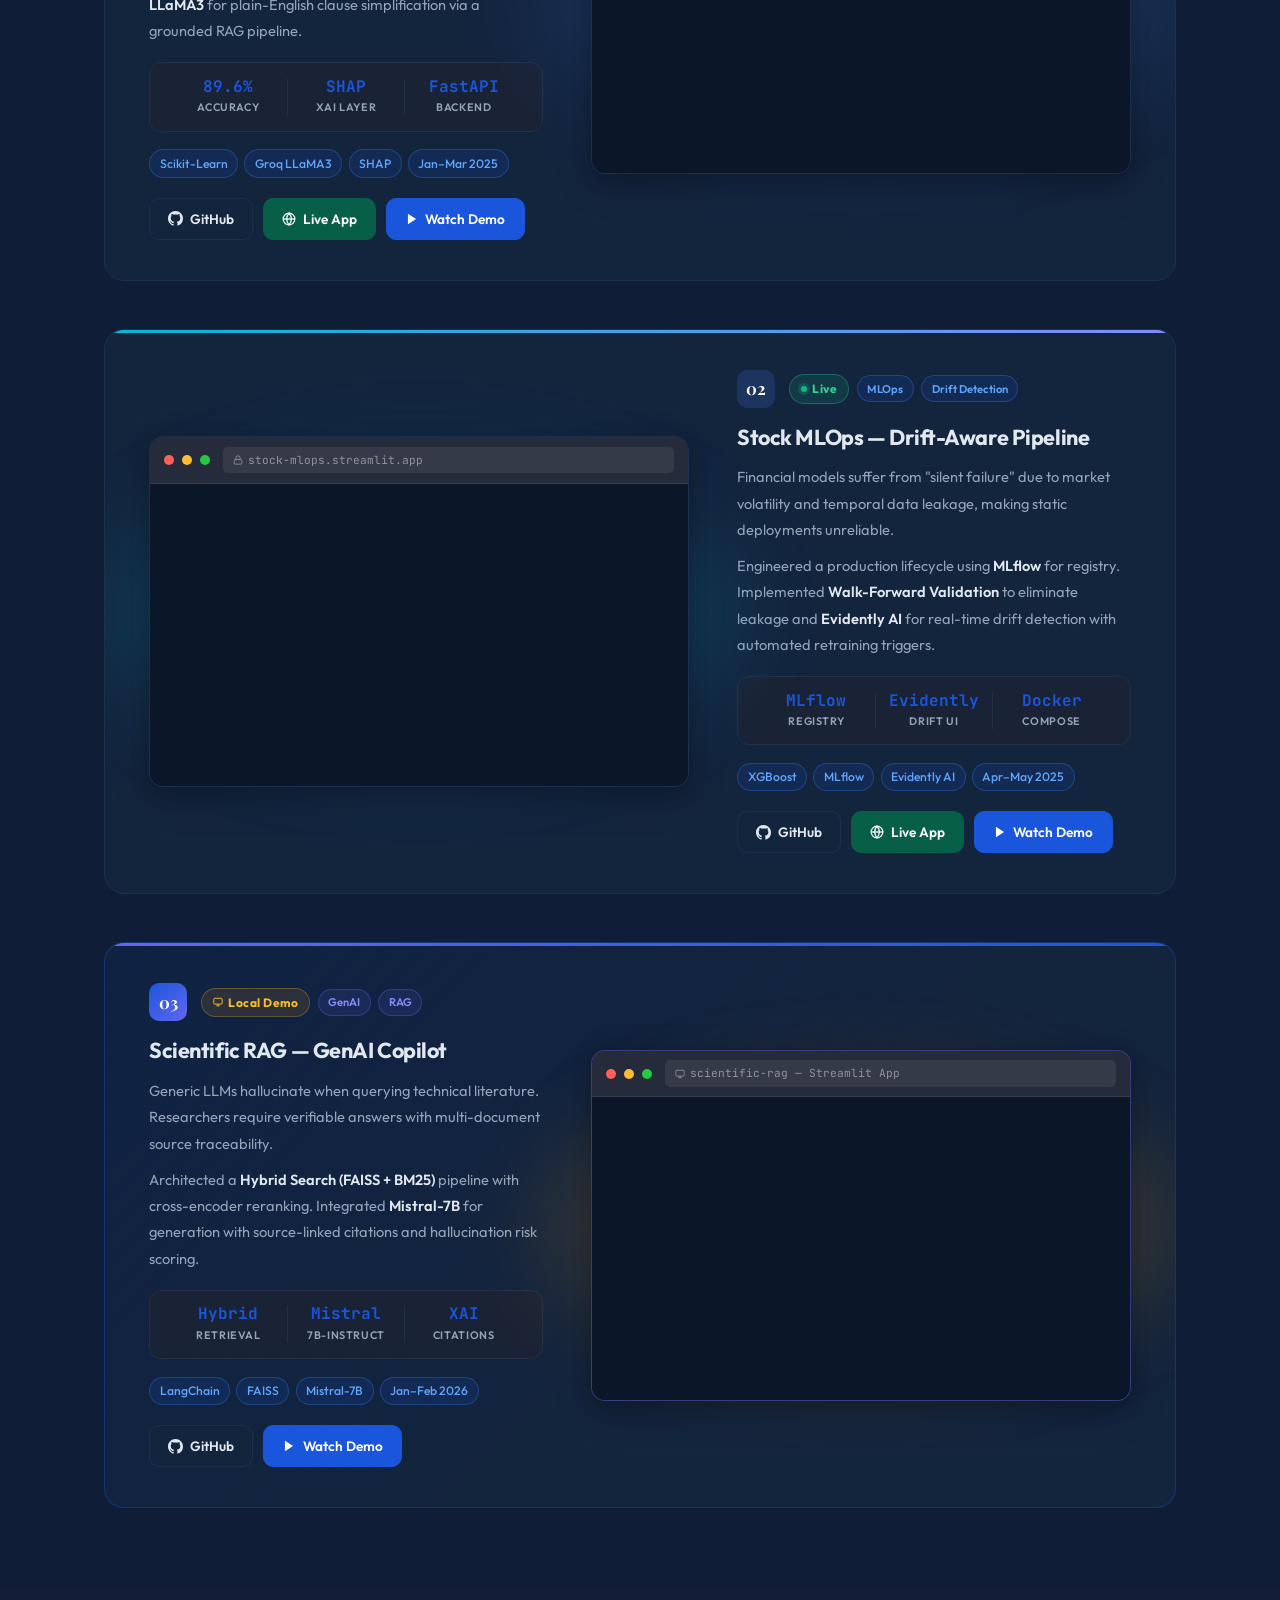
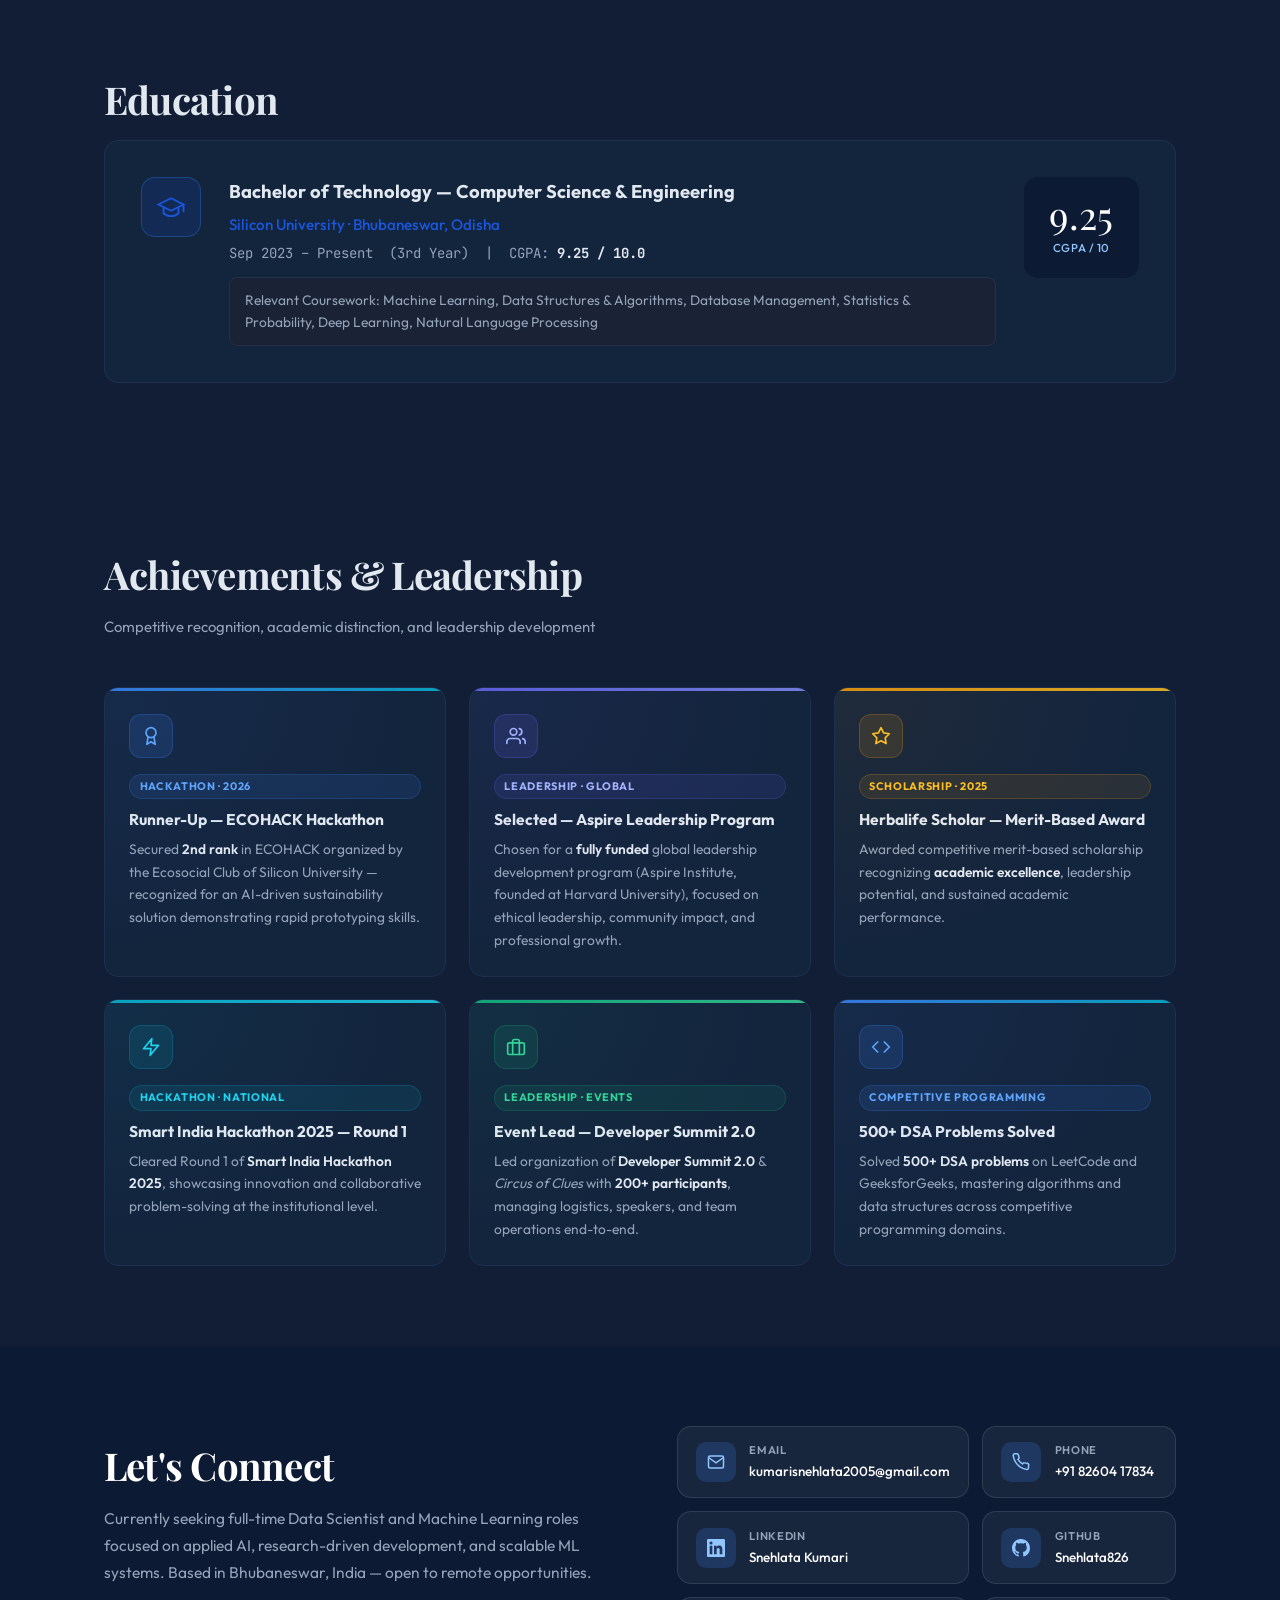
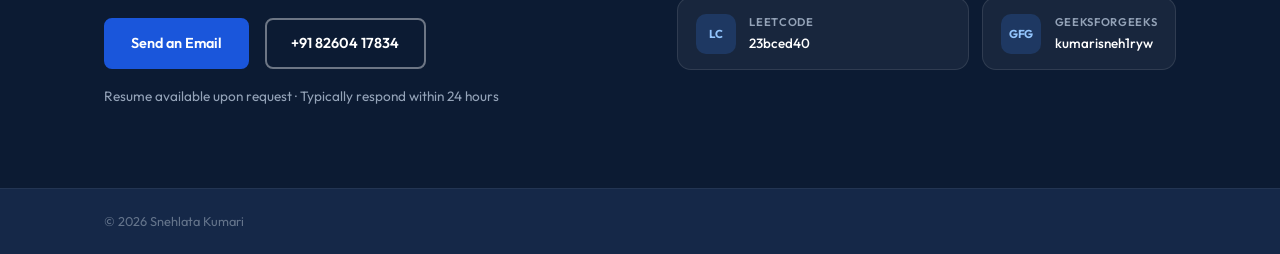
==== commit 49114932: "bug fix" ====
--- a/index.html
+++ b/index.html
@@ -585,7 +585,73 @@
     </div>
   </div>
 
-  <div id="cursor-aura"></div>
+  <!-- ══════════════ AI CHAT WIDGET ══════════════ -->
+  <div class="ai-chat-widget" id="aiChatWidget">
+
+    <!-- Floating trigger button -->
+    <button class="ai-chat-fab" id="aiChatFab" aria-label="Ask Snehlata's AI assistant">
+      <span class="ai-fab-icon ai-fab-open">
+        <svg width="22" height="22" viewBox="0 0 24 24" fill="none" stroke="currentColor" stroke-width="2" stroke-linecap="round" stroke-linejoin="round">
+          <path d="M21 15a2 2 0 0 1-2 2H7l-4 4V5a2 2 0 0 1 2-2h14a2 2 0 0 1 2 2z"/>
+        </svg>
+      </span>
+      <span class="ai-fab-icon ai-fab-close">
+        <svg width="20" height="20" viewBox="0 0 24 24" fill="none" stroke="currentColor" stroke-width="2.5" stroke-linecap="round"><line x1="18" y1="6" x2="6" y2="18"/><line x1="6" y1="6" x2="18" y2="18"/></svg>
+      </span>
+      <span class="ai-fab-badge">AI</span>
+    </button>
+
+    <!-- Chat panel -->
+    <div class="ai-chat-panel" id="aiChatPanel" aria-hidden="true">
+      <div class="ai-chat-header">
+        <div class="ai-chat-header-left">
+          <div class="ai-avatar">
+            <svg width="16" height="16" viewBox="0 0 24 24" fill="none" stroke="currentColor" stroke-width="2" stroke-linecap="round"><circle cx="12" cy="8" r="4"/><path d="M4 20c0-4 3.6-7 8-7s8 3 8 7"/></svg>
+          </div>
+          <div>
+            <p class="ai-chat-name">Snehlata's AI</p>
+            <p class="ai-chat-status"><span class="ai-online-dot"></span>Ready to answer</p>
+          </div>
+        </div>
+        <button class="ai-chat-minimize" id="aiChatMinimize" aria-label="Close chat">
+          <svg width="16" height="16" viewBox="0 0 24 24" fill="none" stroke="currentColor" stroke-width="2.5" stroke-linecap="round"><line x1="5" y1="12" x2="19" y2="12"/></svg>
+        </button>
+      </div>
+
+      <div class="ai-chat-messages" id="aiChatMessages">
+        <!-- Welcome message -->
+        <div class="ai-msg ai-msg-bot">
+          <div class="ai-msg-bubble">
+            👋 Hi! I'm Snehlata's AI assistant. Ask me anything about her skills, projects, experience, or whether she'd be a good fit for your team!
+          </div>
+        </div>
+        <!-- Suggested questions -->
+        <div class="ai-suggestions" id="aiSuggestions">
+          <button class="ai-suggestion-chip" data-q="What ML projects has she built?">🚀 Her best projects</button>
+          <button class="ai-suggestion-chip" data-q="What are her core technical skills?">🧠 Core skills</button>
+          <button class="ai-suggestion-chip" data-q="Is she open to remote work?">📍 Work preferences</button>
+          <button class="ai-suggestion-chip" data-q="What makes her stand out as an AI engineer?">⭐ What makes her unique</button>
+        </div>
+      </div>
+
+      <div class="ai-chat-input-row">
+        <input
+          type="text"
+          class="ai-chat-input"
+          id="aiChatInput"
+          placeholder="Ask about skills, projects, experience…"
+          autocomplete="off"
+          maxlength="300"
+        />
+        <button class="ai-chat-send" id="aiChatSend" aria-label="Send">
+          <svg width="16" height="16" viewBox="0 0 24 24" fill="currentColor"><path d="M2.01 21L23 12 2.01 3 2 10l15 2-15 2z"/></svg>
+        </button>
+      </div>
+      <p class="ai-chat-footer">Powered by Claude · Answers reflect Snehlata's actual resume</p>
+    </div>
+  </div>
+
+  <canvas id="ribbonCanvas"></canvas>
   <script src="script.js"></script>
 </body>
 </html>
--- a/styles.css
+++ b/styles.css
@@ -641,29 +641,21 @@
 .reveal.visible { opacity: 1; transform: translateY(0); }
 
 /* ═══════════════════════════════════════════
-   CURSOR AURA
-═══════════════════════════════════════════ */
-#cursor-aura {
+   RIBBON CURSOR
+═══════════════════════════════════════════ */
+#ribbonCanvas {
   pointer-events: none;
   position: fixed;
+  inset: 0;
+  width: 100%;
+  height: 100%;
   z-index: 9999;
-  border-radius: 50%;
-  width: 200px;
-  height: 200px;
-  transform: translate(-50%, -50%);
-  transition: background 0.7s ease, opacity 0.3s ease;
-  mix-blend-mode: screen;
-  filter: blur(52px);
   opacity: 0;
-  will-change: transform;
-}
-[data-theme="light"] #cursor-aura {
-  mix-blend-mode: multiply;
-}
-body:has(.hero) #cursor-aura { opacity: 0.38; }
-[data-theme="light"] body:has(.hero) #cursor-aura { opacity: 0.28; }
-@media (prefers-reduced-motion: reduce) { #cursor-aura { display: none; } }
-@media (max-width: 768px) { #cursor-aura { display: none; } }
+  transition: opacity 0.4s ease;
+}
+body.ribbon-active #ribbonCanvas { opacity: 1; }
+@media (prefers-reduced-motion: reduce) { #ribbonCanvas { display: none; } }
+@media (max-width: 768px) { #ribbonCanvas { display: none; } }
 
 /* ═══════════════════════════════════════════
    RESPONSIVE
@@ -705,4 +697,307 @@
   .proj-btn { padding: .48rem .9rem; font-size: .8rem; }
   .proj-title { font-size: 1.15rem; }
   .video-modal-box { border-radius: 10px; }
+}
+/* ═══════════════════════════════════════════
+   AI CHAT WIDGET
+═══════════════════════════════════════════ */
+
+/* ── FAB Button ── */
+.ai-chat-widget {
+  position: fixed;
+  bottom: 2rem;
+  right: 2rem;
+  z-index: 500;
+  display: flex;
+  flex-direction: column;
+  align-items: flex-end;
+  gap: 1rem;
+}
+
+.ai-chat-fab {
+  position: relative;
+  width: 58px;
+  height: 58px;
+  border-radius: 50%;
+  background: linear-gradient(135deg, #1a56db 0%, #06b6d4 100%);
+  border: none;
+  cursor: pointer;
+  display: flex;
+  align-items: center;
+  justify-content: center;
+  box-shadow: 0 4px 20px rgba(26,86,219,.45), 0 0 0 0 rgba(26,86,219,.3);
+  transition: transform .25s cubic-bezier(.25,.8,.25,1), box-shadow .25s ease;
+  animation: fab-pulse 3s ease-in-out infinite;
+}
+@keyframes fab-pulse {
+  0%,100% { box-shadow: 0 4px 20px rgba(26,86,219,.45), 0 0 0 0 rgba(26,86,219,.25); }
+  50%      { box-shadow: 0 4px 24px rgba(26,86,219,.55), 0 0 0 10px rgba(26,86,219,.0); }
+}
+.ai-chat-fab:hover {
+  transform: scale(1.1) translateY(-2px);
+  box-shadow: 0 8px 28px rgba(26,86,219,.55);
+  animation: none;
+}
+
+.ai-fab-icon {
+  position: absolute;
+  color: #fff;
+  display: flex;
+  align-items: center;
+  justify-content: center;
+  transition: opacity .2s ease, transform .2s ease;
+}
+.ai-fab-close { opacity: 0; transform: scale(.6) rotate(-90deg); }
+.ai-chat-widget.open .ai-fab-open  { opacity: 0; transform: scale(.6) rotate(90deg); }
+.ai-chat-widget.open .ai-fab-close { opacity: 1; transform: scale(1) rotate(0deg); }
+
+.ai-fab-badge {
+  position: absolute;
+  top: -4px; right: -4px;
+  background: #10b981;
+  color: #fff;
+  font-size: .58rem;
+  font-weight: 800;
+  letter-spacing: .04em;
+  padding: .12rem .32rem;
+  border-radius: 99px;
+  border: 2px solid var(--bg-main, #0b1628);
+  line-height: 1.3;
+  transition: opacity .2s;
+}
+.ai-chat-widget.open .ai-fab-badge { opacity: 0; }
+
+/* ── Chat Panel ── */
+.ai-chat-panel {
+  width: 360px;
+  max-height: 520px;
+  background: #0f1e36;
+  border: 1px solid rgba(59,130,246,.25);
+  border-radius: 20px;
+  display: flex;
+  flex-direction: column;
+  overflow: hidden;
+  box-shadow: 0 24px 64px rgba(0,0,0,.55), 0 0 0 1px rgba(255,255,255,.04);
+  transform: scale(.92) translateY(16px);
+  opacity: 0;
+  pointer-events: none;
+  transform-origin: bottom right;
+  transition: transform .3s cubic-bezier(.34,1.56,.64,1), opacity .25s ease;
+}
+[data-theme="light"] .ai-chat-panel {
+  background: #ffffff;
+  border-color: rgba(26,86,219,.18);
+  box-shadow: 0 24px 64px rgba(0,0,0,.15), 0 0 0 1px rgba(26,86,219,.08);
+}
+.ai-chat-widget.open .ai-chat-panel {
+  transform: scale(1) translateY(0);
+  opacity: 1;
+  pointer-events: all;
+}
+
+/* ── Header ── */
+.ai-chat-header {
+  display: flex;
+  align-items: center;
+  justify-content: space-between;
+  padding: 1rem 1.1rem .9rem;
+  background: linear-gradient(135deg, #152848 0%, #1a2e50 100%);
+  border-bottom: 1px solid rgba(255,255,255,.07);
+  flex-shrink: 0;
+}
+[data-theme="light"] .ai-chat-header {
+  background: linear-gradient(135deg, #1a56db 0%, #1e6fd9 100%);
+  border-bottom-color: rgba(255,255,255,.15);
+}
+.ai-chat-header-left { display: flex; align-items: center; gap: .7rem; }
+.ai-avatar {
+  width: 36px; height: 36px;
+  background: linear-gradient(135deg, #1a56db, #06b6d4);
+  border-radius: 50%;
+  display: flex; align-items: center; justify-content: center;
+  color: #fff;
+  flex-shrink: 0;
+}
+.ai-chat-name { font-size: .9rem; font-weight: 700; color: #fff; line-height: 1.2; }
+.ai-chat-status {
+  font-size: .72rem;
+  color: rgba(255,255,255,.65);
+  display: flex; align-items: center; gap: .35rem;
+  margin-top: .08rem;
+}
+.ai-online-dot {
+  width: 6px; height: 6px;
+  background: #10b981;
+  border-radius: 50%;
+  animation: dot-pulse 2s ease-in-out infinite;
+}
+.ai-chat-minimize {
+  background: rgba(255,255,255,.12);
+  border: none;
+  color: #fff;
+  width: 28px; height: 28px;
+  border-radius: 50%;
+  cursor: pointer;
+  display: flex; align-items: center; justify-content: center;
+  transition: background .2s;
+}
+.ai-chat-minimize:hover { background: rgba(255,255,255,.22); }
+
+/* ── Messages ── */
+.ai-chat-messages {
+  flex: 1;
+  overflow-y: auto;
+  padding: 1rem;
+  display: flex;
+  flex-direction: column;
+  gap: .75rem;
+  scroll-behavior: smooth;
+}
+.ai-chat-messages::-webkit-scrollbar { width: 4px; }
+.ai-chat-messages::-webkit-scrollbar-track { background: transparent; }
+.ai-chat-messages::-webkit-scrollbar-thumb { background: rgba(255,255,255,.1); border-radius: 4px; }
+
+.ai-msg { display: flex; }
+.ai-msg-bot { justify-content: flex-start; }
+.ai-msg-user { justify-content: flex-end; }
+
+.ai-msg-bubble {
+  max-width: 82%;
+  padding: .65rem .9rem;
+  border-radius: 16px;
+  font-size: .875rem;
+  line-height: 1.6;
+  white-space: pre-wrap;
+  word-break: break-word;
+}
+.ai-msg-bot .ai-msg-bubble {
+  background: rgba(255,255,255,.07);
+  color: #e2e8f0;
+  border-bottom-left-radius: 4px;
+  border: 1px solid rgba(255,255,255,.08);
+}
+[data-theme="light"] .ai-msg-bot .ai-msg-bubble {
+  background: #f1f5f9;
+  color: #0f172a;
+  border-color: #e2e8f0;
+}
+.ai-msg-user .ai-msg-bubble {
+  background: linear-gradient(135deg, #1a56db, #0ea5e9);
+  color: #fff;
+  border-bottom-right-radius: 4px;
+}
+
+/* Typing indicator */
+.ai-typing-dots {
+  display: flex; align-items: center; gap: 4px;
+  padding: .55rem .75rem;
+}
+.ai-typing-dots span {
+  width: 7px; height: 7px;
+  background: #60a5fa;
+  border-radius: 50%;
+  animation: ai-dot-bounce 1.2s ease-in-out infinite;
+}
+.ai-typing-dots span:nth-child(2) { animation-delay: .2s; }
+.ai-typing-dots span:nth-child(3) { animation-delay: .4s; }
+@keyframes ai-dot-bounce {
+  0%,80%,100% { transform: translateY(0); opacity: .5; }
+  40%          { transform: translateY(-6px); opacity: 1; }
+}
+
+/* Suggestion chips */
+.ai-suggestions {
+  display: flex;
+  flex-wrap: wrap;
+  gap: .45rem;
+  margin-top: .25rem;
+}
+.ai-suggestion-chip {
+  background: rgba(26,86,219,.12);
+  border: 1px solid rgba(59,130,246,.25);
+  color: #93c5fd;
+  font-size: .76rem;
+  font-weight: 500;
+  padding: .35rem .75rem;
+  border-radius: 99px;
+  cursor: pointer;
+  font-family: var(--font-body);
+  transition: background .18s, border-color .18s, transform .18s;
+  white-space: nowrap;
+}
+.ai-suggestion-chip:hover {
+  background: rgba(26,86,219,.25);
+  border-color: rgba(59,130,246,.5);
+  transform: translateY(-1px);
+}
+[data-theme="light"] .ai-suggestion-chip {
+  background: #eff6ff;
+  border-color: #bfdbfe;
+  color: #1a56db;
+}
+
+/* ── Input row ── */
+.ai-chat-input-row {
+  display: flex;
+  align-items: center;
+  gap: .5rem;
+  padding: .75rem 1rem;
+  border-top: 1px solid rgba(255,255,255,.07);
+  background: rgba(0,0,0,.15);
+  flex-shrink: 0;
+}
+[data-theme="light"] .ai-chat-input-row {
+  border-top-color: #e2e8f0;
+  background: #f8fafc;
+}
+.ai-chat-input {
+  flex: 1;
+  background: rgba(255,255,255,.07);
+  border: 1px solid rgba(255,255,255,.1);
+  border-radius: 10px;
+  color: #e2e8f0;
+  font-family: var(--font-body);
+  font-size: .875rem;
+  padding: .55rem .85rem;
+  outline: none;
+  transition: border-color .2s, background .2s;
+}
+[data-theme="light"] .ai-chat-input {
+  background: #fff;
+  border-color: #e2e8f0;
+  color: #0f172a;
+}
+.ai-chat-input::placeholder { color: rgba(255,255,255,.3); }
+[data-theme="light"] .ai-chat-input::placeholder { color: #94a3b8; }
+.ai-chat-input:focus { border-color: rgba(59,130,246,.6); background: rgba(255,255,255,.1); }
+[data-theme="light"] .ai-chat-input:focus { border-color: #1a56db; background: #fff; }
+
+.ai-chat-send {
+  width: 36px; height: 36px;
+  background: linear-gradient(135deg, #1a56db, #06b6d4);
+  border: none;
+  border-radius: 10px;
+  color: #fff;
+  cursor: pointer;
+  display: flex; align-items: center; justify-content: center;
+  flex-shrink: 0;
+  transition: transform .18s, box-shadow .18s, opacity .18s;
+}
+.ai-chat-send:hover { transform: scale(1.08); box-shadow: 0 4px 14px rgba(26,86,219,.4); }
+.ai-chat-send:disabled { opacity: .45; cursor: not-allowed; transform: none; }
+
+/* ── Footer ── */
+.ai-chat-footer {
+  text-align: center;
+  font-size: .68rem;
+  color: rgba(255,255,255,.25);
+  padding: .45rem 1rem .6rem;
+  flex-shrink: 0;
+}
+[data-theme="light"] .ai-chat-footer { color: #94a3b8; }
+
+/* ── Mobile ── */
+@media (max-width: 480px) {
+  .ai-chat-widget { bottom: 1.25rem; right: 1.25rem; }
+  .ai-chat-panel { width: calc(100vw - 2.5rem); max-height: 72vh; }
 }
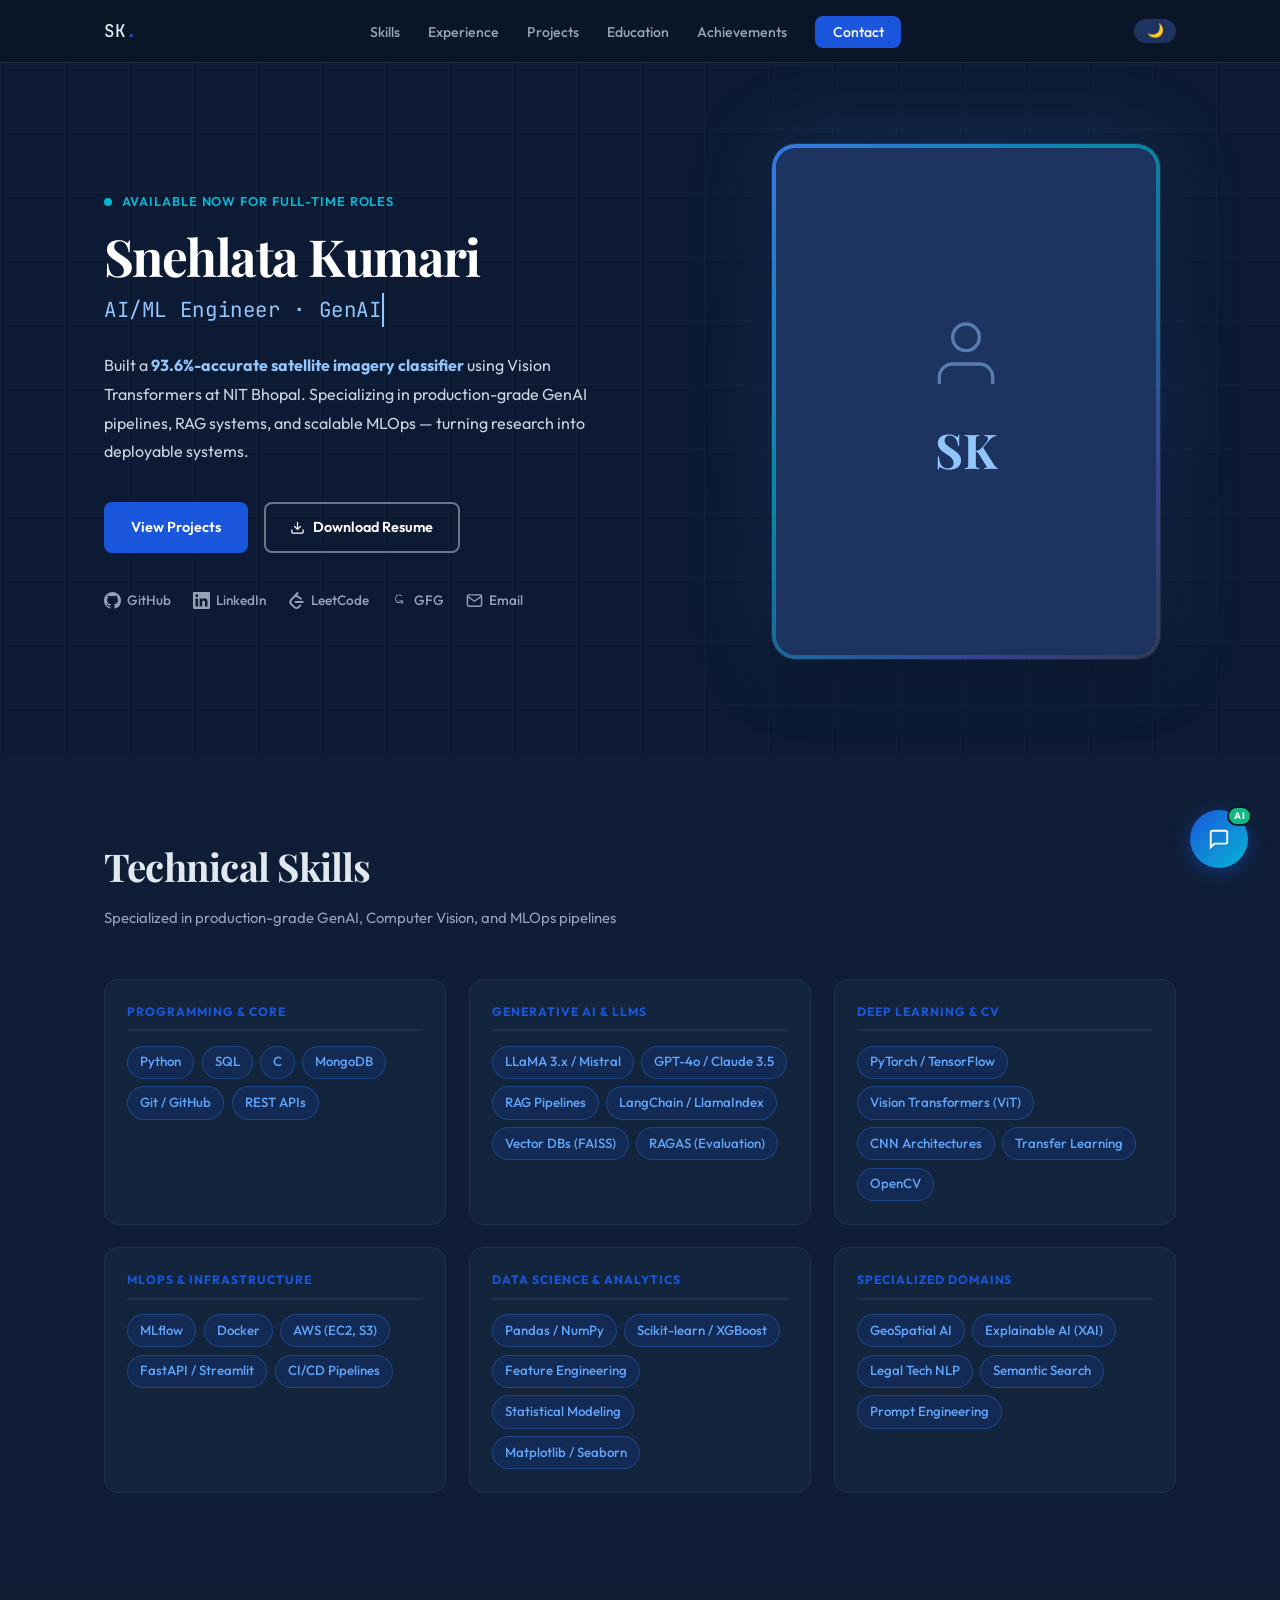
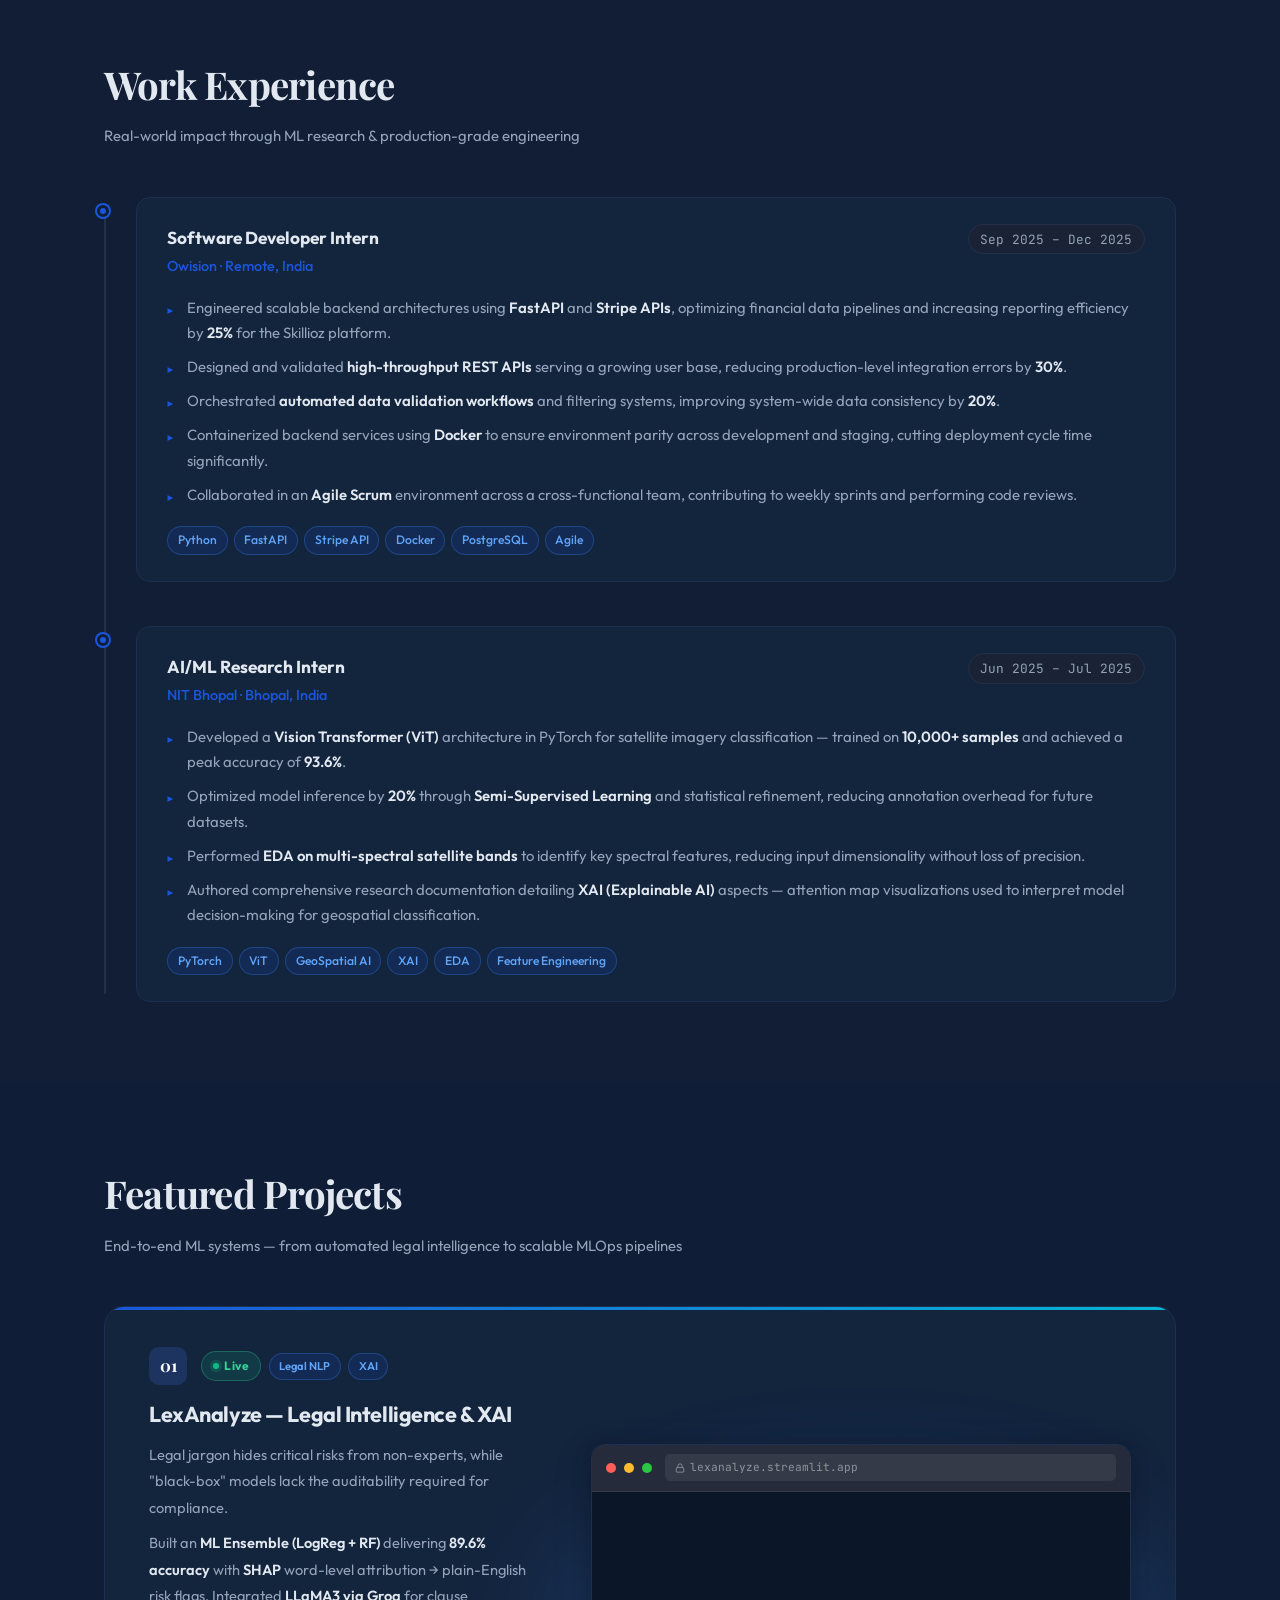
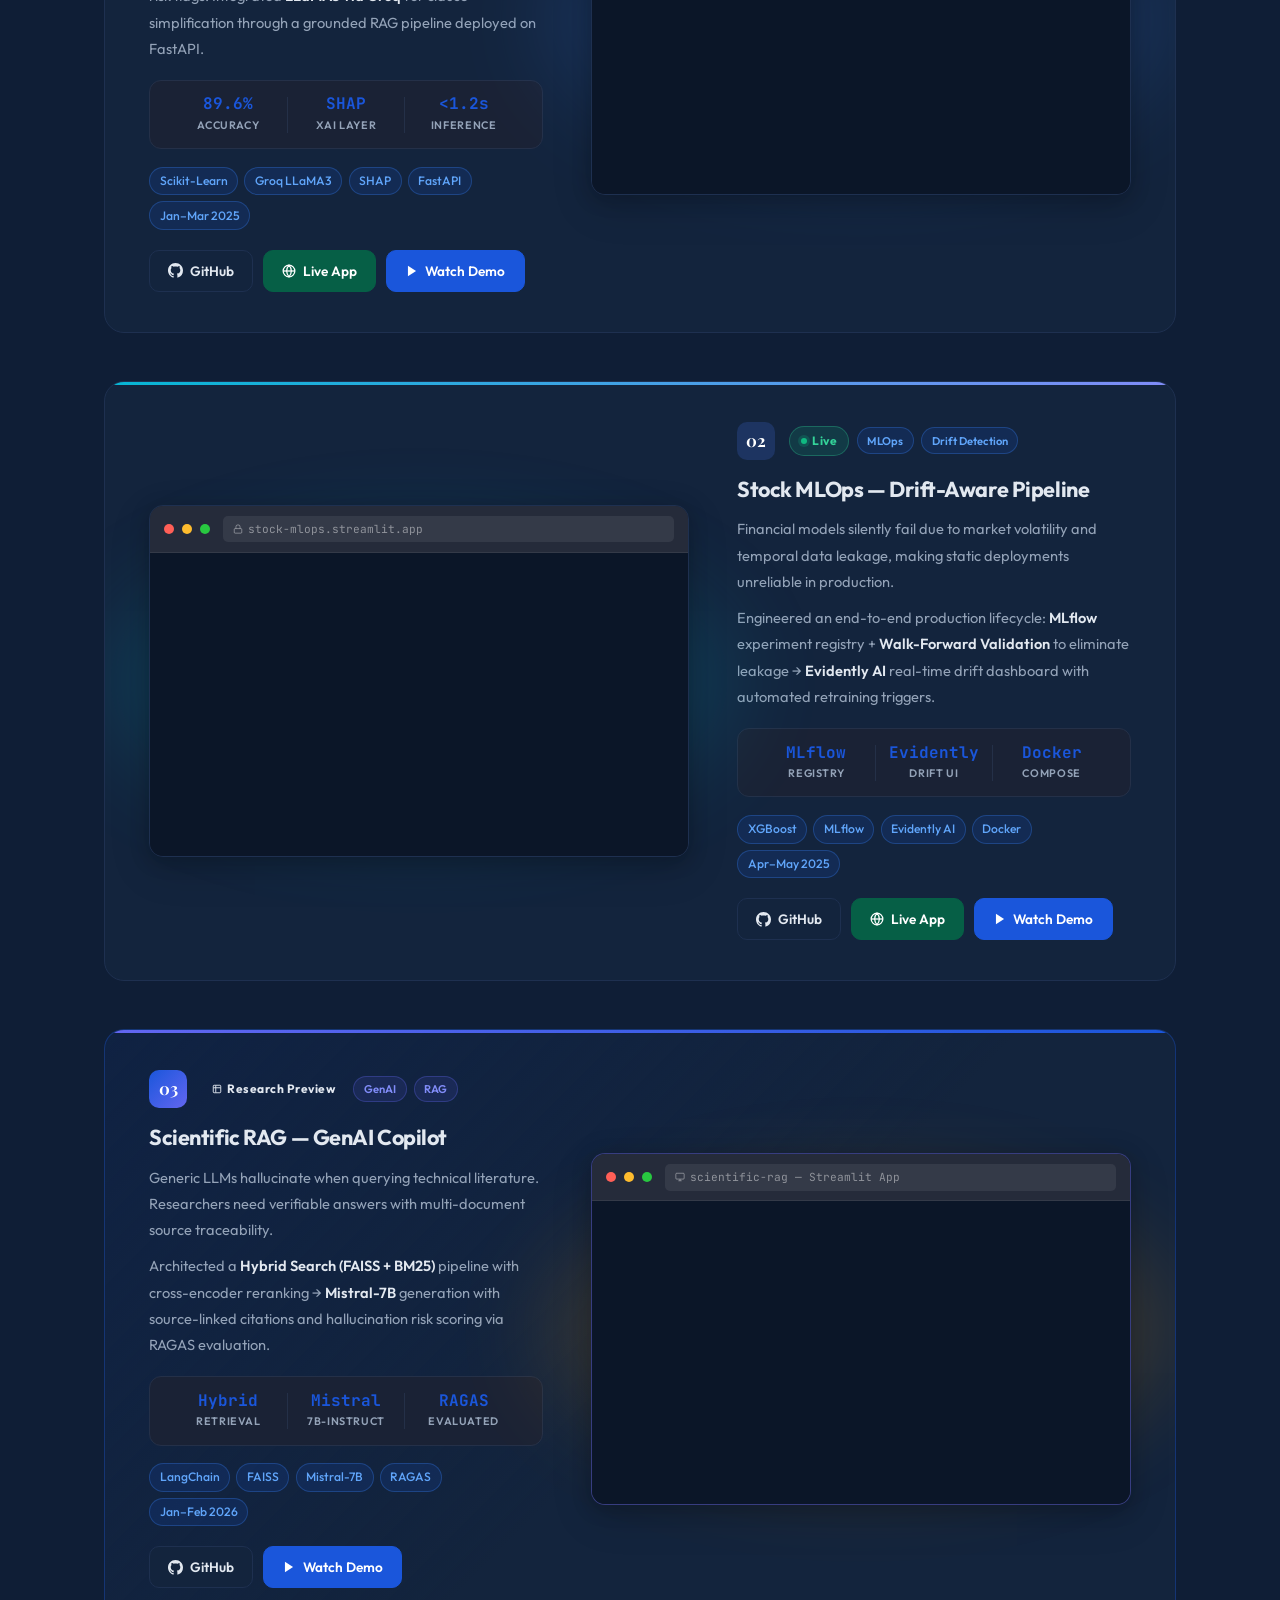
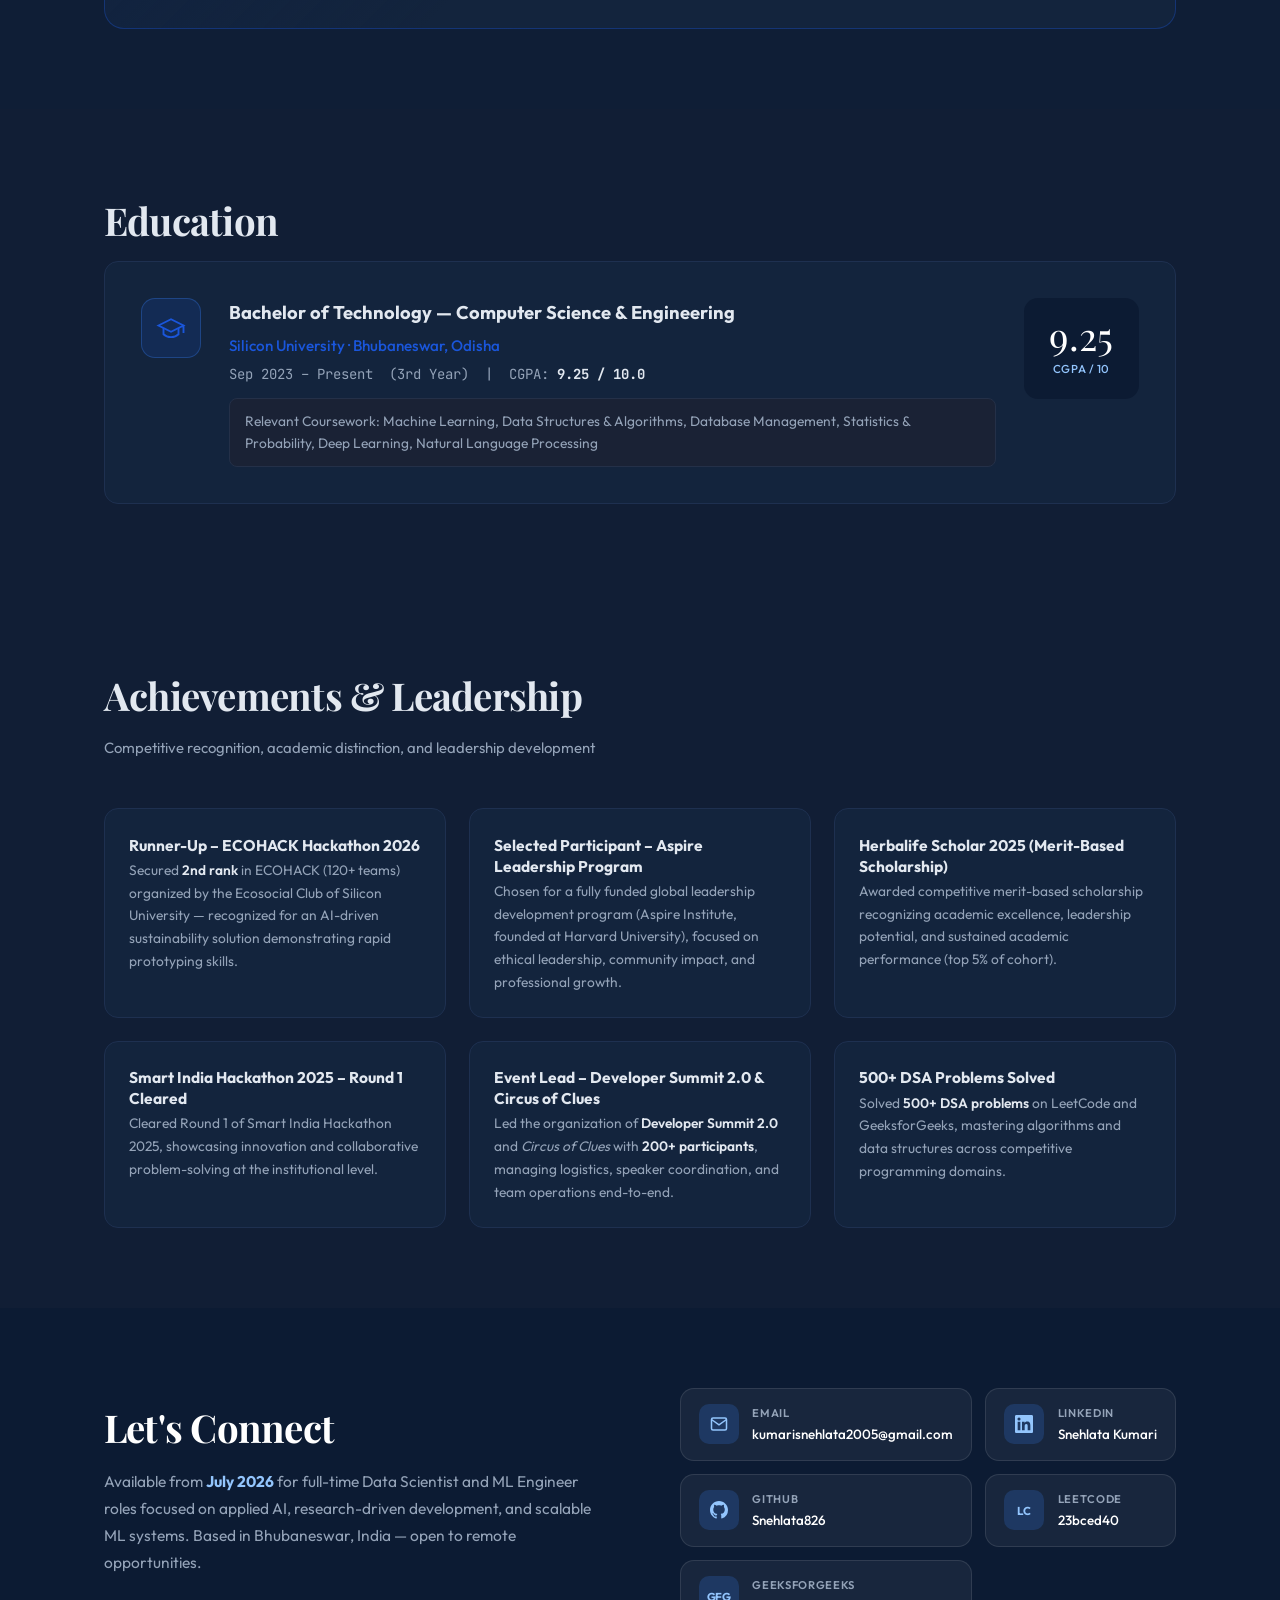
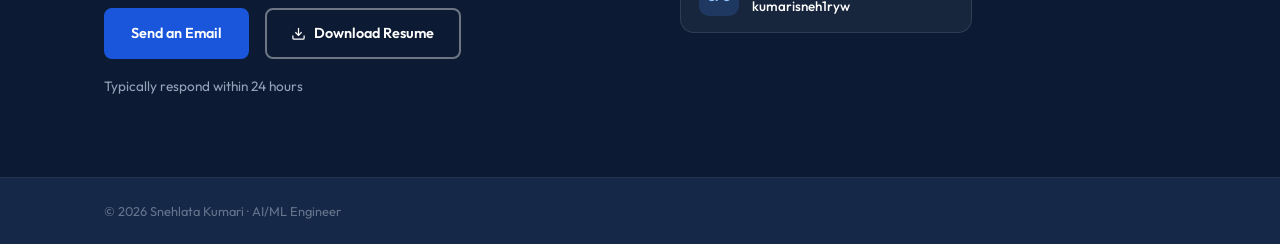
==== commit 3eea965f: "Chatbot added" ====
--- a/index.html
+++ b/index.html
@@ -3,8 +3,20 @@
 <head>
   <meta charset="UTF-8" />
   <meta name="viewport" content="width=device-width, initial-scale=1.0" />
+  <meta name="description" content="Snehlata Kumari — AI/ML Engineer specializing in Generative AI, Computer Vision, and MLOps. Built a 93.6%-accurate satellite imagery classifier using Vision Transformers at NIT Bhopal." />
   <meta name="keywords" content="Data Scientist, Machine Learning Engineer, NLP Engineer, MLOps Engineer, Python, PyTorch, AWS, FastAPI, RAG, Generative AI">
-  <title>Snehlata Kumari | Data Scientist</title>
+  <meta name="robots" content="index, follow" />
+  <link rel="canonical" href="https://snehlata826.github.io/" />
+  <!-- Open Graph -->
+  <meta property="og:title" content="Snehlata Kumari | AI/ML Engineer" />
+  <meta property="og:description" content="AI/ML Engineer specializing in Generative AI, Computer Vision, and MLOps. 93.6% accuracy on satellite imagery classification with Vision Transformers." />
+  <meta property="og:type" content="website" />
+  <meta property="og:url" content="https://snehlata826.github.io/" />
+  <meta property="og:image" content="https://snehlata826.github.io/ph.jpeg" />
+  <meta name="twitter:card" content="summary_large_image" />
+  <meta name="twitter:title" content="Snehlata Kumari | AI/ML Engineer" />
+  <meta name="twitter:description" content="AI/ML Engineer specializing in Generative AI, Computer Vision, and MLOps." />
+  <title>Snehlata Kumari | AI/ML Engineer</title>
   <link rel="stylesheet" href="styles.css" />
   <link href="https://fonts.googleapis.com/css2?family=Playfair+Display:wght@600;700&family=Outfit:wght@300;400;500;600;700&family=JetBrains+Mono:wght@400;500&display=swap" rel="stylesheet" />
 </head>
@@ -49,16 +61,19 @@
       <div class="hero-content">
         <p class="hero-label">
           <span class="pulse-dot"></span>
-          Open to Opportunities
+          Available Now for Full-Time Roles
         </p>
         <h1 class="hero-name">Snehlata Kumari</h1>
-        <h2 class="hero-title" id="heroTitle">AI/ML Engineer | Data Scientist | Gen AI Developer</h2>
+        <h2 class="hero-title" id="heroTitle">AI/ML Engineer · GenAI · MLOps</h2>
         <p class="hero-summary">
-          Motivated AI/ML Engineer specializing in GeoSpatial, Deep Learning, NLP, Computer Vision, and Generative AI. Delivering scalable ML pipelines and MLOps solutions — achieved 93.6% model accuracy in satellite imagery classification using Vision Transformers.
+          Built a <strong style="color:#93c5fd;">93.6%-accurate satellite imagery classifier</strong> using Vision Transformers at NIT Bhopal. Specializing in production-grade GenAI pipelines, RAG systems, and scalable MLOps — turning research into deployable systems.
         </p>
         <div class="hero-actions">
            <a href="#projects" class="btn btn-primary">View Projects</a>
-           <a href="Snehlata_Kumari_Resume.pdf" target="_blank" rel="noopener noreferrer" class="btn btn-secondary">View Resume</a>
+           <a href="Snehlata_Kumari_Resume.pdf" target="_blank" rel="noopener noreferrer" class="btn btn-secondary" id="resumeBtn">
+             <svg width="15" height="15" viewBox="0 0 24 24" fill="none" stroke="currentColor" stroke-width="2"><path d="M21 15v4a2 2 0 0 1-2 2H5a2 2 0 0 1-2-2v-4"/><polyline points="7 10 12 15 17 10"/><line x1="12" y1="15" x2="12" y2="3"/></svg>
+             Download Resume
+           </a>
         </div>
         <div class="hero-socials">
           <a href="https://github.com/Snehlata826" target="_blank" rel="noopener">
@@ -77,7 +92,7 @@
             <svg width="17" height="17" viewBox="0 0 24 24" fill="currentColor"><path d="M12.117 12.895c-.197 0-.353-.067-.471-.203a.593.593 0 0 1-.177-.442c0-.18.06-.328.177-.441.118-.114.274-.171.471-.171h3.765c.576 0 .864.204.864.612v4.033c0 .287-.066.509-.197.668-.131.158-.337.237-.618.237-.25 0-.441-.07-.573-.211-.133-.141-.2-.338-.2-.592v-2.316c-.53.486-1.12.86-1.765 1.121a5.61 5.61 0 0 1-2.118.39c-1.132 0-2.113-.263-2.942-.788a4.912 4.912 0 0 1-1.926-2.146 6.945 6.945 0 0 1-.676-3.05c0-1.133.225-2.15.676-3.05a4.912 4.912 0 0 1 1.926-2.146 5.568 5.568 0 0 1 2.942-.788c.81 0 1.558.14 2.243.42a5.53 5.53 0 0 1 1.838 1.192.51.51 0 0 1 .162.384c0 .147-.052.274-.155.38a.526.526 0 0 1-.39.16.551.551 0 0 1-.367-.145 4.398 4.398 0 0 0-1.486-.967 4.417 4.417 0 0 0-1.845-.371c-.883 0-1.64.204-2.272.612a3.834 3.834 0 0 0-1.5 1.666c-.354.701-.53 1.5-.53 2.397s.176 1.696.53 2.397c.353.701.853 1.256 1.5 1.666.647.41 1.404.614 2.272.614.735 0 1.411-.148 2.029-.442a4.49 4.49 0 0 0 1.559-1.229h-3.323z"/></svg>
             GFG
           </a>
-          <a href="mailto:kumarisnehlata2005@gmail.com" target="_blank" rel="noopener">
+          <a href="mailto:kumarisnehlata2005@gmail.com">
             <svg width="17" height="17" viewBox="0 0 24 24" fill="none" stroke="currentColor" stroke-width="2"><path d="M4 4h16c1.1 0 2 .9 2 2v12c0 1.1-.9 2-2 2H4c-1.1 0-2-.9-2-2V6c0-1.1.9-2 2-2z"/><polyline points="22,6 12,13 2,6"/></svg>
             Email
           </a>
@@ -87,12 +102,11 @@
       <!-- RIGHT COLUMN: Photo -->
       <div class="hero-photo-wrap" aria-hidden="true">
         <div class="hero-photo-card">
-          <!-- Fallback avatar if photo not found -->
           <div class="hero-photo-fallback" id="photoFallback">
             <svg width="80" height="80" viewBox="0 0 24 24" fill="none" stroke="currentColor" stroke-width="1"><path d="M20 21v-2a4 4 0 0 0-4-4H8a4 4 0 0 0-4 4v2"/><circle cx="12" cy="7" r="4"/></svg>
             <span>SK</span>
           </div>
-          <img src="Ph.jpeg" alt="Snehlata Kumari" class="hero-photo-img" id="heroPhoto"
+          <img src="ph.jpeg" alt="Snehlata Kumari — AI/ML Engineer" class="hero-photo-img" id="heroPhoto"
                onerror="this.style.display='none'; document.getElementById('photoFallback').style.display='flex';" />
         </div>
       </div>
@@ -172,11 +186,11 @@
               <span class="exp-date">Sep 2025 – Dec 2025</span>
             </div>
             <ul class="exp-bullets">
-              <li>Engineered scalable backend architectures using <strong>FastAPI</strong> and <strong>Stripe APIs</strong>, optimizing financial data pipelines and increasing reporting efficiency by <strong>25%</strong>.</li>
-              <li>Designed and validated <strong>high-throughput REST APIs</strong>, reducing production-level integration errors by <strong>30%</strong> for the Skillioz platform.</li>
+              <li>Engineered scalable backend architectures using <strong>FastAPI</strong> and <strong>Stripe APIs</strong>, optimizing financial data pipelines and increasing reporting efficiency by <strong>25%</strong> for the Skillioz platform.</li>
+              <li>Designed and validated <strong>high-throughput REST APIs</strong> serving a growing user base, reducing production-level integration errors by <strong>30%</strong>.</li>
               <li>Orchestrated <strong>automated data validation workflows</strong> and filtering systems, improving system-wide data consistency by <strong>20%</strong>.</li>
-              <li>Containerized backend services using <strong>Docker</strong> to ensure environment parity across development and staging, streamlining the deployment cycle.</li>
-              <li>Collaborated in an <strong>Agile Scrum</strong> environment, contributing to weekly sprints and performing code reviews to maintain high-quality documentation.</li>
+              <li>Containerized backend services using <strong>Docker</strong> to ensure environment parity across development and staging, cutting deployment cycle time significantly.</li>
+              <li>Collaborated in an <strong>Agile Scrum</strong> environment across a cross-functional team, contributing to weekly sprints and performing code reviews.</li>
             </ul>
             <div class="exp-tags">
               <span class="tag tag-sm">Python</span><span class="tag tag-sm">FastAPI</span>
@@ -197,11 +211,10 @@
               <span class="exp-date">Jun 2025 – Jul 2025</span>
             </div>
             <ul class="exp-bullets">
-              <li>Developed a <strong>Vision Transformer (ViT)</strong> architecture in PyTorch for satellite imagery classification, training on a curated dataset of <strong>10,000+ samples</strong>.</li>
-              <li>Achieved a peak <strong>accuracy of 93.6%</strong> by implementing advanced hyperparameter tuning and custom feature engineering pipelines.</li>
-              <li>Optimized model inference by <strong>20%</strong> through <strong>Semi-Supervised Learning</strong> and statistical refinement of model weights.</li>
-              <li>Performed <strong>exploratory data analysis (EDA)</strong> on multi-spectral satellite bands to identify key spectral features, reducing input dimensionality without loss of precision.</li>
-              <li>Authored comprehensive research documentation detailing the <strong>XAI (Explainable AI)</strong> aspects of the transformer's attention maps to interpret model decision-making.</li>
+              <li>Developed a <strong>Vision Transformer (ViT)</strong> architecture in PyTorch for satellite imagery classification — trained on <strong>10,000+ samples</strong> and achieved a peak accuracy of <strong>93.6%</strong>.</li>
+              <li>Optimized model inference by <strong>20%</strong> through <strong>Semi-Supervised Learning</strong> and statistical refinement, reducing annotation overhead for future datasets.</li>
+              <li>Performed <strong>EDA on multi-spectral satellite bands</strong> to identify key spectral features, reducing input dimensionality without loss of precision.</li>
+              <li>Authored comprehensive research documentation detailing <strong>XAI (Explainable AI)</strong> aspects — attention map visualizations used to interpret model decision-making for geospatial classification.</li>
             </ul>
             <div class="exp-tags">
               <span class="tag tag-sm">PyTorch</span><span class="tag tag-sm">ViT</span>
@@ -234,18 +247,18 @@
             </div>
           </div>
           <h3 class="proj-title">LexAnalyze — Legal Intelligence &amp; XAI</h3>
-          <p class="proj-desc">High-stakes legal jargon hides critical risks from non-experts; "black-box" models lack the auditability required for legal compliance.</p>
-          <p class="proj-desc">Built an <strong>ML Ensemble (LogReg + RF)</strong> for risk detection with <strong>SHAP</strong> for word-level feature attribution. Leveraged <strong>LLaMA3</strong> for plain-English clause simplification via a grounded RAG pipeline.</p>
+          <p class="proj-desc">Legal jargon hides critical risks from non-experts, while "black-box" models lack the auditability required for compliance.</p>
+          <p class="proj-desc">Built an <strong>ML Ensemble (LogReg + RF)</strong> delivering <strong>89.6% accuracy</strong> with <strong>SHAP</strong> word-level attribution → plain-English risk flags. Integrated <strong>LLaMA3 via Groq</strong> for clause simplification through a grounded RAG pipeline deployed on FastAPI.</p>
           <div class="proj-stats">
             <div class="proj-stat"><span class="proj-stat-val">89.6%</span><span class="proj-stat-key">Accuracy</span></div>
             <div class="proj-stat-div"></div>
             <div class="proj-stat"><span class="proj-stat-val">SHAP</span><span class="proj-stat-key">XAI Layer</span></div>
             <div class="proj-stat-div"></div>
-            <div class="proj-stat"><span class="proj-stat-val">FastAPI</span><span class="proj-stat-key">Backend</span></div>
+            <div class="proj-stat"><span class="proj-stat-val">&lt;1.2s</span><span class="proj-stat-key">Inference</span></div>
           </div>
           <div class="proj-tag-row">
             <span class="tag tag-sm">Scikit-Learn</span><span class="tag tag-sm">Groq LLaMA3</span>
-            <span class="tag tag-sm">SHAP</span><span class="tag tag-sm">Jan–Mar 2025</span>
+            <span class="tag tag-sm">SHAP</span><span class="tag tag-sm">FastAPI</span><span class="tag tag-sm">Jan–Mar 2025</span>
           </div>
           <div class="proj-btn-row">
             <a href="https://github.com/Snehlata826/legal-ai-analyzer" target="_blank" rel="noopener" class="proj-btn proj-btn-ghost">
@@ -299,8 +312,8 @@
             </div>
           </div>
           <h3 class="proj-title">Stock MLOps — Drift-Aware Pipeline</h3>
-          <p class="proj-desc">Financial models suffer from "silent failure" due to market volatility and temporal data leakage, making static deployments unreliable.</p>
-          <p class="proj-desc">Engineered a production lifecycle using <strong>MLflow</strong> for registry. Implemented <strong>Walk-Forward Validation</strong> to eliminate leakage and <strong>Evidently AI</strong> for real-time drift detection with automated retraining triggers.</p>
+          <p class="proj-desc">Financial models silently fail due to market volatility and temporal data leakage, making static deployments unreliable in production.</p>
+          <p class="proj-desc">Engineered an end-to-end production lifecycle: <strong>MLflow</strong> experiment registry + <strong>Walk-Forward Validation</strong> to eliminate leakage → <strong>Evidently AI</strong> real-time drift dashboard with automated retraining triggers.</p>
           <div class="proj-stats">
             <div class="proj-stat"><span class="proj-stat-val">MLflow</span><span class="proj-stat-key">Registry</span></div>
             <div class="proj-stat-div"></div>
@@ -310,7 +323,7 @@
           </div>
           <div class="proj-tag-row">
             <span class="tag tag-sm">XGBoost</span><span class="tag tag-sm">MLflow</span>
-            <span class="tag tag-sm">Evidently AI</span><span class="tag tag-sm">Apr–May 2025</span>
+            <span class="tag tag-sm">Evidently AI</span><span class="tag tag-sm">Docker</span><span class="tag tag-sm">Apr–May 2025</span>
           </div>
           <div class="proj-btn-row">
             <a href="https://github.com/Snehlata826/stock-mlops-system" target="_blank" rel="noopener" class="proj-btn proj-btn-ghost">
@@ -358,27 +371,27 @@
           <div class="proj-meta-row">
             <div class="proj-num-badge num-featured">03</div>
             <div class="proj-status-row">
-              <span class="proj-status-pill local-pill">
-                <svg width="10" height="10" viewBox="0 0 24 24" fill="none" stroke="currentColor" stroke-width="2.2"><rect x="2" y="3" width="20" height="14" rx="2"/><line x1="8" y1="21" x2="16" y2="21"/><line x1="12" y1="17" x2="12" y2="21"/></svg>
-                Local Demo
+              <span class="proj-status-pill research-pill">
+                <svg width="10" height="10" viewBox="0 0 24 24" fill="none" stroke="currentColor" stroke-width="2.2"><path d="M9 3H5a2 2 0 0 0-2 2v4m6-6h10a2 2 0 0 1 2 2v4M9 3v18m0 0h10a2 2 0 0 0 2-2V9M9 21H5a2 2 0 0 1-2-2V9m0 0h18"/></svg>
+                Research Preview
               </span>
               <span class="proj-tech-chip chip-featured">GenAI</span>
               <span class="proj-tech-chip chip-featured">RAG</span>
             </div>
           </div>
           <h3 class="proj-title">Scientific RAG — GenAI Copilot</h3>
-          <p class="proj-desc">Generic LLMs hallucinate when querying technical literature. Researchers require verifiable answers with multi-document source traceability.</p>
-          <p class="proj-desc">Architected a <strong>Hybrid Search (FAISS + BM25)</strong> pipeline with cross-encoder reranking. Integrated <strong>Mistral-7B</strong> for generation with source-linked citations and hallucination risk scoring.</p>
+          <p class="proj-desc">Generic LLMs hallucinate when querying technical literature. Researchers need verifiable answers with multi-document source traceability.</p>
+          <p class="proj-desc">Architected a <strong>Hybrid Search (FAISS + BM25)</strong> pipeline with cross-encoder reranking → <strong>Mistral-7B</strong> generation with source-linked citations and hallucination risk scoring via RAGAS evaluation.</p>
           <div class="proj-stats">
             <div class="proj-stat"><span class="proj-stat-val">Hybrid</span><span class="proj-stat-key">Retrieval</span></div>
             <div class="proj-stat-div"></div>
             <div class="proj-stat"><span class="proj-stat-val">Mistral</span><span class="proj-stat-key">7B-Instruct</span></div>
             <div class="proj-stat-div"></div>
-            <div class="proj-stat"><span class="proj-stat-val">XAI</span><span class="proj-stat-key">Citations</span></div>
+            <div class="proj-stat"><span class="proj-stat-val">RAGAS</span><span class="proj-stat-key">Evaluated</span></div>
           </div>
           <div class="proj-tag-row">
             <span class="tag tag-sm">LangChain</span><span class="tag tag-sm">FAISS</span>
-            <span class="tag tag-sm">Mistral-7B</span><span class="tag tag-sm">Jan–Feb 2026</span>
+            <span class="tag tag-sm">Mistral-7B</span><span class="tag tag-sm">RAGAS</span><span class="tag tag-sm">Jan–Feb 2026</span>
           </div>
           <div class="proj-btn-row">
             <a href="https://github.com/Snehlata826/Explainable-RAGAI" target="_blank" rel="noopener" class="proj-btn proj-btn-ghost">
@@ -445,76 +458,15 @@
   <!-- ══════════════ ACHIEVEMENTS ══════════════ -->
   <section class="section section-alt" id="achievements">
     <div class="container">
-      <h2 class="section-title reveal">Achievements &amp; Leadership</h2>
-      <p class="section-sub reveal">Competitive recognition, academic distinction, and leadership development</p>
+      <h2 class="section-title">Achievements &amp; Leadership</h2>
+      <p class="section-sub">Competitive recognition, academic distinction, and leadership development</p>
       <div class="achievements-grid">
-
-        <div class="ach-card reveal" data-accent="blue">
-          <div class="ach-icon-wrap ach-icon-blue">
-            <svg width="20" height="20" viewBox="0 0 24 24" fill="none" stroke="currentColor" stroke-width="2" stroke-linecap="round" stroke-linejoin="round"><circle cx="12" cy="8" r="6"/><path d="M15.477 12.89L17 22l-5-3-5 3 1.523-9.11"/></svg>
-          </div>
-          <div class="ach-body">
-            <span class="ach-tag ach-tag-blue">Hackathon · 2026</span>
-            <h4>Runner-Up — ECOHACK Hackathon</h4>
-            <p>Secured <strong>2nd rank</strong> in ECOHACK organized by the Ecosocial Club of Silicon University — recognized for an AI-driven sustainability solution demonstrating rapid prototyping skills.</p>
-          </div>
-        </div>
-
-        <div class="ach-card reveal" data-accent="indigo">
-          <div class="ach-icon-wrap ach-icon-indigo">
-            <svg width="20" height="20" viewBox="0 0 24 24" fill="none" stroke="currentColor" stroke-width="2" stroke-linecap="round" stroke-linejoin="round"><path d="M17 21v-2a4 4 0 0 0-4-4H5a4 4 0 0 0-4 4v2"/><circle cx="9" cy="7" r="4"/><path d="M23 21v-2a4 4 0 0 0-3-3.87"/><path d="M16 3.13a4 4 0 0 1 0 7.75"/></svg>
-          </div>
-          <div class="ach-body">
-            <span class="ach-tag ach-tag-indigo">Leadership · Global</span>
-            <h4>Selected — Aspire Leadership Program</h4>
-            <p>Chosen for a <strong>fully funded</strong> global leadership development program (Aspire Institute, founded at Harvard University), focused on ethical leadership, community impact, and professional growth.</p>
-          </div>
-        </div>
-
-        <div class="ach-card reveal" data-accent="amber">
-          <div class="ach-icon-wrap ach-icon-amber">
-            <svg width="20" height="20" viewBox="0 0 24 24" fill="none" stroke="currentColor" stroke-width="2" stroke-linecap="round" stroke-linejoin="round"><path d="M12 2l3.09 6.26L22 9.27l-5 4.87 1.18 6.88L12 17.77l-6.18 3.25L7 14.14 2 9.27l6.91-1.01L12 2z"/></svg>
-          </div>
-          <div class="ach-body">
-            <span class="ach-tag ach-tag-amber">Scholarship · 2025</span>
-            <h4>Herbalife Scholar — Merit-Based Award</h4>
-            <p>Awarded competitive merit-based scholarship recognizing <strong>academic excellence</strong>, leadership potential, and sustained academic performance.</p>
-          </div>
-        </div>
-
-        <div class="ach-card reveal" data-accent="cyan">
-          <div class="ach-icon-wrap ach-icon-cyan">
-            <svg width="20" height="20" viewBox="0 0 24 24" fill="none" stroke="currentColor" stroke-width="2" stroke-linecap="round" stroke-linejoin="round"><polygon points="13 2 3 14 12 14 11 22 21 10 12 10 13 2"/></svg>
-          </div>
-          <div class="ach-body">
-            <span class="ach-tag ach-tag-cyan">Hackathon · National</span>
-            <h4>Smart India Hackathon 2025 — Round 1</h4>
-            <p>Cleared Round 1 of <strong>Smart India Hackathon 2025</strong>, showcasing innovation and collaborative problem-solving at the institutional level.</p>
-          </div>
-        </div>
-
-        <div class="ach-card reveal" data-accent="green">
-          <div class="ach-icon-wrap ach-icon-green">
-            <svg width="20" height="20" viewBox="0 0 24 24" fill="none" stroke="currentColor" stroke-width="2" stroke-linecap="round" stroke-linejoin="round"><rect x="2" y="7" width="20" height="14" rx="2"/><path d="M16 21V5a2 2 0 0 0-2-2h-4a2 2 0 0 0-2 2v16"/></svg>
-          </div>
-          <div class="ach-body">
-            <span class="ach-tag ach-tag-green">Leadership · Events</span>
-            <h4>Event Lead — Developer Summit 2.0</h4>
-            <p>Led organization of <strong>Developer Summit 2.0</strong> &amp; <em>Circus of Clues</em> with <strong>200+ participants</strong>, managing logistics, speakers, and team operations end-to-end.</p>
-          </div>
-        </div>
-
-        <div class="ach-card reveal" data-accent="blue">
-          <div class="ach-icon-wrap ach-icon-blue">
-            <svg width="20" height="20" viewBox="0 0 24 24" fill="none" stroke="currentColor" stroke-width="2" stroke-linecap="round" stroke-linejoin="round"><polyline points="16 18 22 12 16 6"/><polyline points="8 6 2 12 8 18"/></svg>
-          </div>
-          <div class="ach-body">
-            <span class="ach-tag ach-tag-blue">Competitive Programming</span>
-            <h4>500+ DSA Problems Solved</h4>
-            <p>Solved <strong>500+ DSA problems</strong> on LeetCode and GeeksforGeeks, mastering algorithms and data structures across competitive programming domains.</p>
-          </div>
-        </div>
-
+        <div class="ach-card"><div><h4>Runner-Up – ECOHACK Hackathon 2026</h4><p>Secured <strong>2nd rank</strong> in ECOHACK (120+ teams) organized by the Ecosocial Club of Silicon University — recognized for an AI-driven sustainability solution demonstrating rapid prototyping skills.</p></div></div>
+        <div class="ach-card"><div><h4>Selected Participant – Aspire Leadership Program</h4><p>Chosen for a fully funded global leadership development program (Aspire Institute, founded at Harvard University), focused on ethical leadership, community impact, and professional growth.</p></div></div>
+        <div class="ach-card"><div><h4>Herbalife Scholar 2025 (Merit-Based Scholarship)</h4><p>Awarded competitive merit-based scholarship recognizing academic excellence, leadership potential, and sustained academic performance (top 5% of cohort).</p></div></div>
+        <div class="ach-card"><div><h4>Smart India Hackathon 2025 – Round 1 Cleared</h4><p>Cleared Round 1 of Smart India Hackathon 2025, showcasing innovation and collaborative problem-solving at the institutional level.</p></div></div>
+        <div class="ach-card"><div><h4>Event Lead – Developer Summit 2.0 &amp; Circus of Clues</h4><p>Led the organization of <strong>Developer Summit 2.0</strong> and <em>Circus of Clues</em> with <strong>200+ participants</strong>, managing logistics, speaker coordination, and team operations end-to-end.</p></div></div>
+        <div class="ach-card"><div><h4>500+ DSA Problems Solved</h4><p>Solved <strong>500+ DSA problems</strong> on LeetCode and GeeksforGeeks, mastering algorithms and data structures across competitive programming domains.</p></div></div>
       </div>
     </div>
   </section>
@@ -524,21 +476,20 @@
     <div class="container contact-grid">
       <div class="contact-left">
         <h2 class="section-title light">Let's Connect</h2>
-        <p class="contact-sub">Currently seeking full-time Data Scientist and Machine Learning roles focused on applied AI, research-driven development, and scalable ML systems. Based in Bhubaneswar, India — open to remote opportunities.</p>
+        <p class="contact-sub">Available from <strong style="color:#93c5fd;">July 2026</strong> for full-time Data Scientist and ML Engineer roles focused on applied AI, research-driven development, and scalable ML systems. Based in Bhubaneswar, India — open to remote opportunities.</p>
         <div style="display:flex;gap:1rem;flex-wrap:wrap;">
           <a href="mailto:kumarisnehlata2005@gmail.com" class="btn btn-primary">Send an Email</a>
-          <a href="tel:+918260417834" class="btn btn-secondary">+91 82604 17834</a>
-        </div>
-        <p style="margin-top:1rem;font-size:.85rem;color:#94a3b8;">Resume available upon request · Typically respond within 24 hours</p>
+          <a href="Snehlata_Kumari_Resume.pdf" target="_blank" rel="noopener" class="btn btn-secondary">
+            <svg width="15" height="15" viewBox="0 0 24 24" fill="none" stroke="currentColor" stroke-width="2"><path d="M21 15v4a2 2 0 0 1-2 2H5a2 2 0 0 1-2-2v-4"/><polyline points="7 10 12 15 17 10"/><line x1="12" y1="15" x2="12" y2="3"/></svg>
+            Download Resume
+          </a>
+        </div>
+        <p style="margin-top:1rem;font-size:.85rem;color:#94a3b8;">Typically respond within 24 hours</p>
       </div>
       <div class="contact-profiles">
         <a href="mailto:kumarisnehlata2005@gmail.com" class="contact-profile-box">
           <div class="cpb-icon"><svg width="18" height="18" viewBox="0 0 24 24" fill="none" stroke="currentColor" stroke-width="2"><path d="M4 4h16c1.1 0 2 .9 2 2v12c0 1.1-.9 2-2 2H4c-1.1 0-2-.9-2-2V6c0-1.1.9-2 2-2z"/><polyline points="22,6 12,13 2,6"/></svg></div>
           <div><p class="cpb-label">Email</p><p class="cpb-handle">kumarisnehlata2005@gmail.com</p></div>
-        </a>
-        <a href="tel:+918260417834" class="contact-profile-box">
-          <div class="cpb-icon"><svg width="18" height="18" viewBox="0 0 24 24" fill="none" stroke="currentColor" stroke-width="2"><path d="M22 16.92v3a2 2 0 0 1-2.18 2 19.79 19.79 0 0 1-8.63-3.07A19.5 19.5 0 0 1 4.69 12 19.79 19.79 0 0 1 1.61 3.18 2 2 0 0 1 3.6 1h3a2 2 0 0 1 2 1.72c.127.96.361 1.903.7 2.81a2 2 0 0 1-.45 2.11L7.91 8.6a16 16 0 0 0 6 6l.96-.96a2 2 0 0 1 2.11-.45c.907.339 1.85.573 2.81.7A2 2 0 0 1 22 16.92z"/></svg></div>
-          <div><p class="cpb-label">Phone</p><p class="cpb-handle">+91 82604 17834</p></div>
         </a>
         <a href="https://www.linkedin.com/in/snehlata-kumari-b68285299/" target="_blank" class="contact-profile-box" rel="noopener">
           <div class="cpb-icon"><svg width="18" height="18" viewBox="0 0 24 24" fill="currentColor"><path d="M20.447 20.452h-3.554v-5.569c0-1.328-.027-3.037-1.852-3.037-1.853 0-2.136 1.445-2.136 2.939v5.667H9.351V9h3.414v1.561h.046c.477-.9 1.637-1.85 3.37-1.85 3.601 0 4.267 2.37 4.267 5.455v6.286zM5.337 7.433a2.062 2.062 0 0 1-2.063-2.065 2.064 2.064 0 1 1 2.063 2.065zm1.782 13.019H3.555V9h3.564v11.452zM22.225 0H1.771C.792 0 0 .774 0 1.729v20.542C0 23.227.792 24 1.771 24h20.451C23.2 24 24 23.227 24 22.271V1.729C24 .774 23.2 0 22.222 0h.003z"/></svg></div>
@@ -562,7 +513,8 @@
 
   <footer class="footer">
     <div class="container footer-inner">
-      <p>© 2026 Snehlata Kumari</p>
+      <p>© <span id="footerYear">2026</span> Snehlata Kumari · AI/ML Engineer</p>
+      <p style="font-size:.75rem;"></p>
     </div>
   </footer>
 
@@ -585,73 +537,71 @@
     </div>
   </div>
 
-  <!-- ══════════════ AI CHAT WIDGET ══════════════ -->
+  <!-- ══════════════ AI CHATBOT WIDGET ══════════════ -->
   <div class="ai-chat-widget" id="aiChatWidget">
 
-    <!-- Floating trigger button -->
-    <button class="ai-chat-fab" id="aiChatFab" aria-label="Ask Snehlata's AI assistant">
+    <!-- Chat Panel -->
+    <div class="ai-chat-panel" id="aiChatPanel" role="dialog" aria-label="Chat with Snehlata's AI assistant">
+
+      <!-- Header -->
+      <div class="ai-chat-header">
+        <div class="ai-chat-header-left">
+          <div class="ai-avatar">
+            <svg width="18" height="18" viewBox="0 0 24 24" fill="none" stroke="currentColor" stroke-width="2">
+              <path d="M21 15a2 2 0 0 1-2 2H7l-4 4V5a2 2 0 0 1 2-2h14a2 2 0 0 1 2 2z"/>
+            </svg>
+          </div>
+          <div>
+            <p class="ai-chat-name">Snehlata's AI</p>
+            <p class="ai-chat-status"><span class="ai-online-dot"></span>Online · Ask me anything</p>
+          </div>
+        </div>
+        <button class="ai-chat-minimize" id="aiChatMinimize" aria-label="Close chat">
+          <svg width="14" height="14" viewBox="0 0 24 24" fill="none" stroke="currentColor" stroke-width="2.5"><line x1="18" y1="6" x2="6" y2="18"/><line x1="6" y1="6" x2="18" y2="18"/></svg>
+        </button>
+      </div>
+
+      <!-- Messages -->
+      <div class="ai-chat-messages" id="aiChatMessages">
+        <div class="ai-msg ai-msg-bot">
+          <div class="ai-msg-bubble">👋 Hi! I'm an AI assistant that knows everything about Snehlata. Ask me about her projects, skills, experience, or anything else!</div>
+        </div>
+        <div class="ai-suggestions" id="aiSuggestions">
+          <button class="ai-suggestion-chip" id="chip-projects">🚀 Her projects</button>
+          <button class="ai-suggestion-chip" id="chip-experience">💼 Experience</button>
+          <button class="ai-suggestion-chip" id="chip-skills">🧠 Skills</button>
+          <button class="ai-suggestion-chip" id="chip-achievements">🏆 Achievements</button>
+          <button class="ai-suggestion-chip" id="chip-contact">📬 Contact info</button>
+        </div>
+      </div>
+
+      <!-- Input -->
+      <div class="ai-chat-input-row">
+        <input type="text" class="ai-chat-input" id="aiChatInput" placeholder="Ask about Snehlata…" autocomplete="off" aria-label="Type your message" />
+        <button class="ai-chat-send" id="aiChatSend" aria-label="Send message">
+          <svg width="16" height="16" viewBox="0 0 24 24" fill="currentColor"><path d="M2.01 21L23 12 2.01 3 2 10l15 2-15 2z"/></svg>
+        </button>
+      </div>
+
+      <!-- Footer -->
+      <div class="ai-chat-footer">Powered by built-in knowledge · No API needed</div>
+    </div>
+
+    <!-- FAB Button -->
+    <button class="ai-chat-fab" id="aiChatFab" aria-label="Open chat" title="Chat with Snehlata's AI">
+      <span class="ai-fab-badge">AI</span>
       <span class="ai-fab-icon ai-fab-open">
-        <svg width="22" height="22" viewBox="0 0 24 24" fill="none" stroke="currentColor" stroke-width="2" stroke-linecap="round" stroke-linejoin="round">
+        <svg width="22" height="22" viewBox="0 0 24 24" fill="none" stroke="currentColor" stroke-width="2">
           <path d="M21 15a2 2 0 0 1-2 2H7l-4 4V5a2 2 0 0 1 2-2h14a2 2 0 0 1 2 2z"/>
         </svg>
       </span>
       <span class="ai-fab-icon ai-fab-close">
-        <svg width="20" height="20" viewBox="0 0 24 24" fill="none" stroke="currentColor" stroke-width="2.5" stroke-linecap="round"><line x1="18" y1="6" x2="6" y2="18"/><line x1="6" y1="6" x2="18" y2="18"/></svg>
+        <svg width="20" height="20" viewBox="0 0 24 24" fill="none" stroke="currentColor" stroke-width="2.5"><line x1="18" y1="6" x2="6" y2="18"/><line x1="6" y1="6" x2="18" y2="18"/></svg>
       </span>
-      <span class="ai-fab-badge">AI</span>
     </button>
 
-    <!-- Chat panel -->
-    <div class="ai-chat-panel" id="aiChatPanel" aria-hidden="true">
-      <div class="ai-chat-header">
-        <div class="ai-chat-header-left">
-          <div class="ai-avatar">
-            <svg width="16" height="16" viewBox="0 0 24 24" fill="none" stroke="currentColor" stroke-width="2" stroke-linecap="round"><circle cx="12" cy="8" r="4"/><path d="M4 20c0-4 3.6-7 8-7s8 3 8 7"/></svg>
-          </div>
-          <div>
-            <p class="ai-chat-name">Snehlata's AI</p>
-            <p class="ai-chat-status"><span class="ai-online-dot"></span>Ready to answer</p>
-          </div>
-        </div>
-        <button class="ai-chat-minimize" id="aiChatMinimize" aria-label="Close chat">
-          <svg width="16" height="16" viewBox="0 0 24 24" fill="none" stroke="currentColor" stroke-width="2.5" stroke-linecap="round"><line x1="5" y1="12" x2="19" y2="12"/></svg>
-        </button>
-      </div>
-
-      <div class="ai-chat-messages" id="aiChatMessages">
-        <!-- Welcome message -->
-        <div class="ai-msg ai-msg-bot">
-          <div class="ai-msg-bubble">
-            👋 Hi! I'm Snehlata's AI assistant. Ask me anything about her skills, projects, experience, or whether she'd be a good fit for your team!
-          </div>
-        </div>
-        <!-- Suggested questions -->
-        <div class="ai-suggestions" id="aiSuggestions">
-          <button class="ai-suggestion-chip" data-q="What ML projects has she built?">🚀 Her best projects</button>
-          <button class="ai-suggestion-chip" data-q="What are her core technical skills?">🧠 Core skills</button>
-          <button class="ai-suggestion-chip" data-q="Is she open to remote work?">📍 Work preferences</button>
-          <button class="ai-suggestion-chip" data-q="What makes her stand out as an AI engineer?">⭐ What makes her unique</button>
-        </div>
-      </div>
-
-      <div class="ai-chat-input-row">
-        <input
-          type="text"
-          class="ai-chat-input"
-          id="aiChatInput"
-          placeholder="Ask about skills, projects, experience…"
-          autocomplete="off"
-          maxlength="300"
-        />
-        <button class="ai-chat-send" id="aiChatSend" aria-label="Send">
-          <svg width="16" height="16" viewBox="0 0 24 24" fill="currentColor"><path d="M2.01 21L23 12 2.01 3 2 10l15 2-15 2z"/></svg>
-        </button>
-      </div>
-      <p class="ai-chat-footer">Powered by Claude · Answers reflect Snehlata's actual resume</p>
-    </div>
   </div>
 
-  <canvas id="ribbonCanvas"></canvas>
   <script src="script.js"></script>
 </body>
 </html>
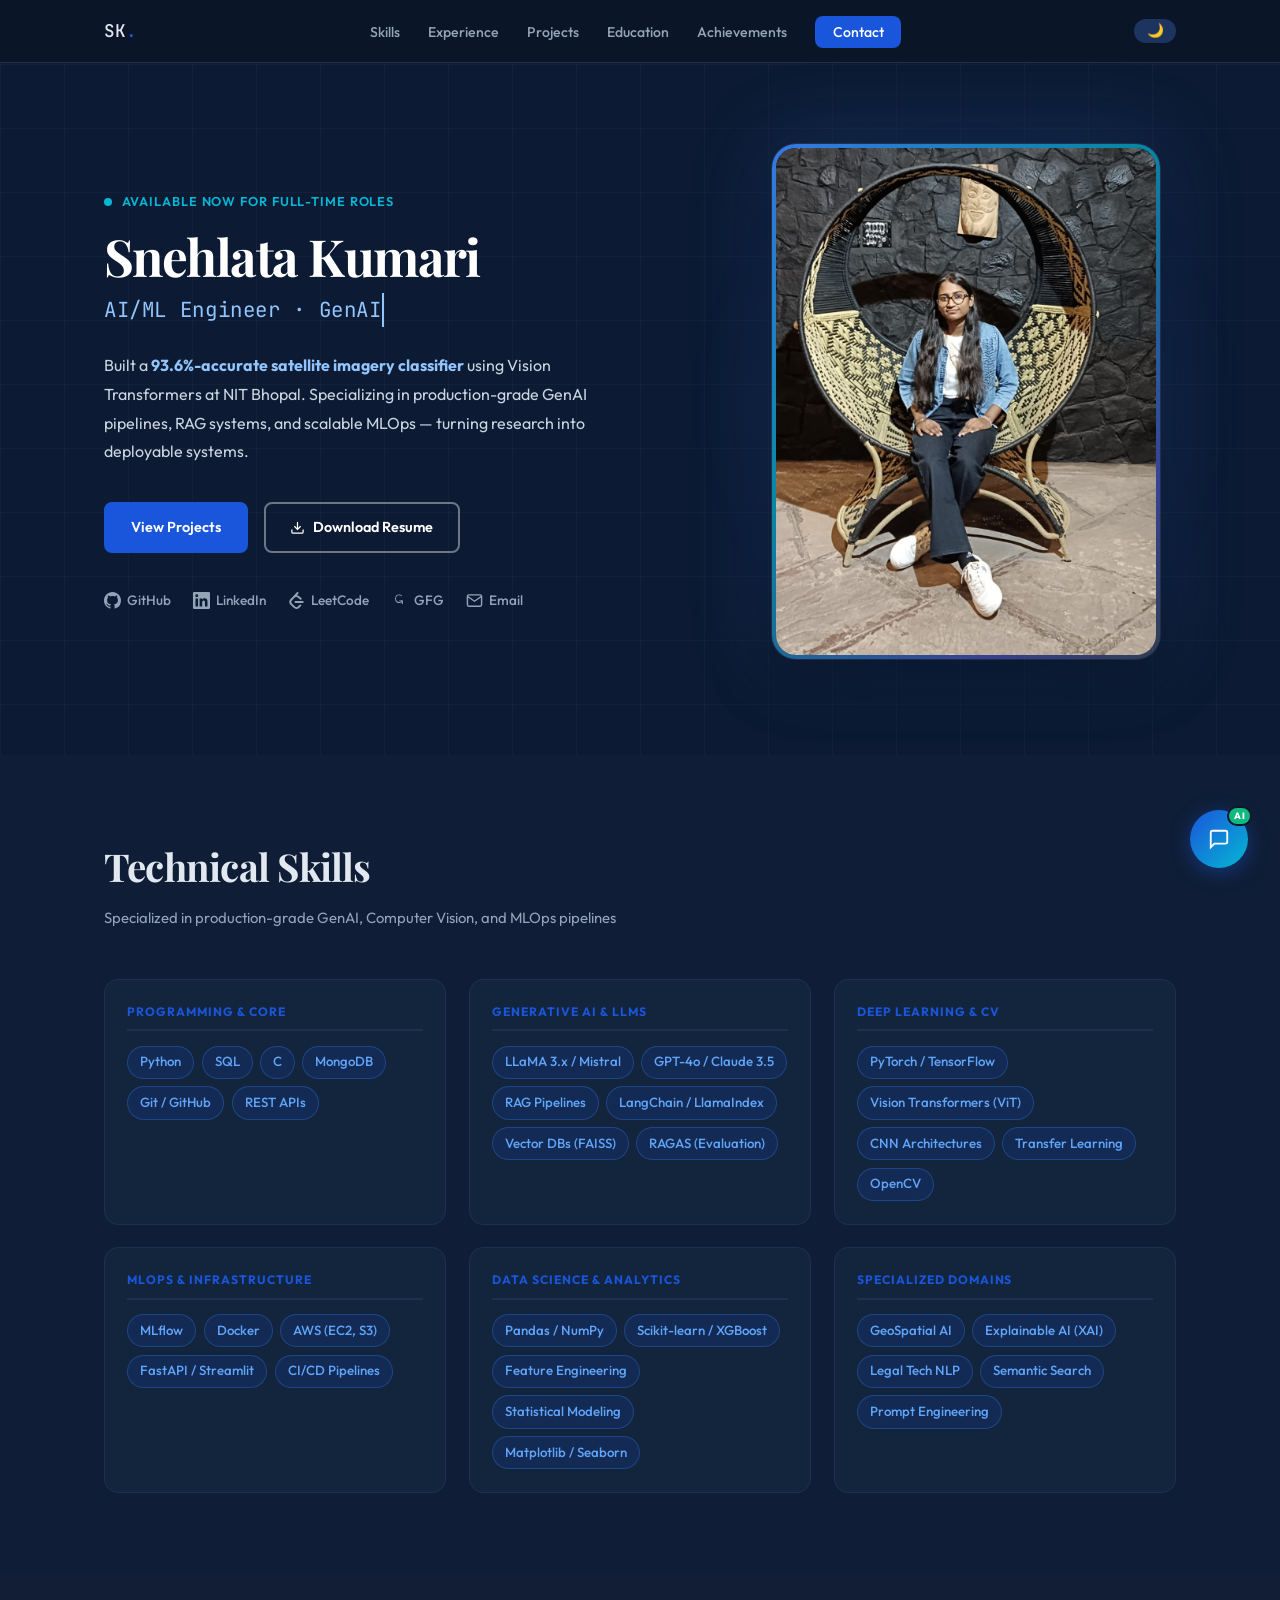
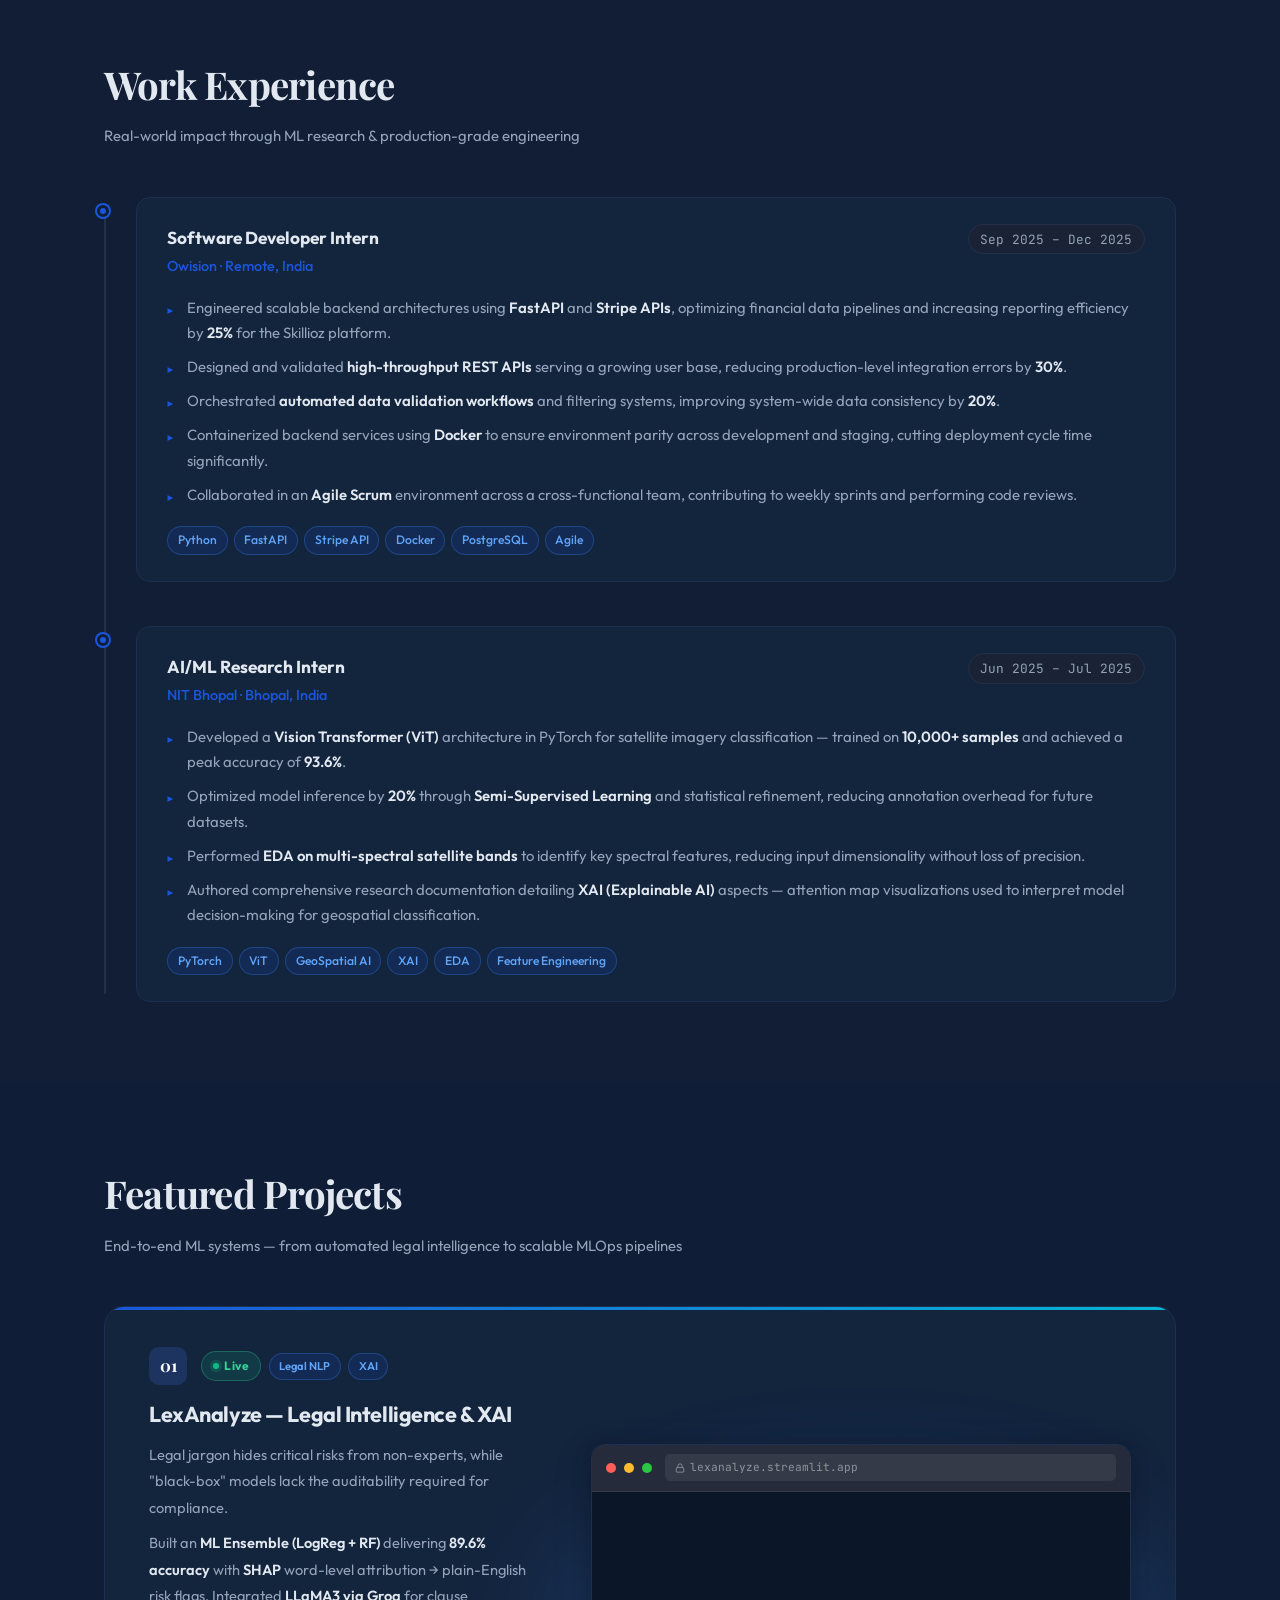
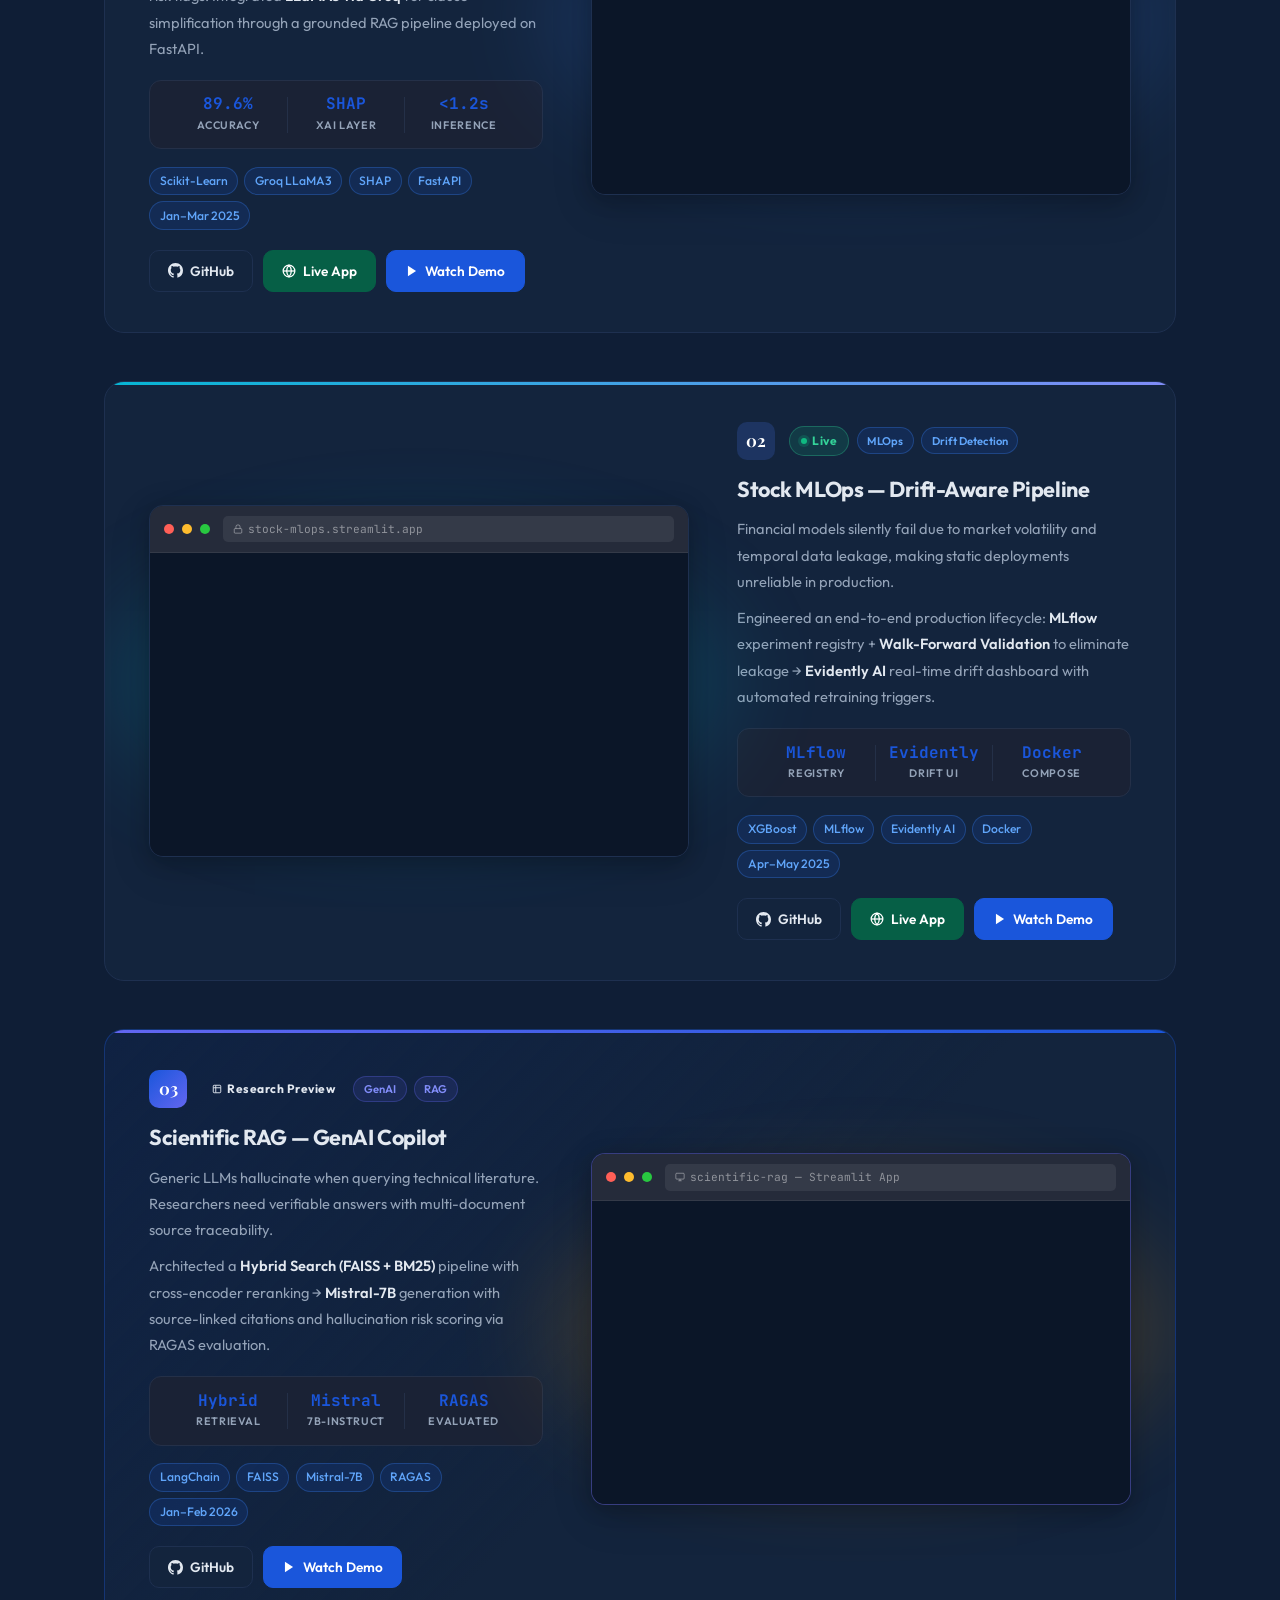
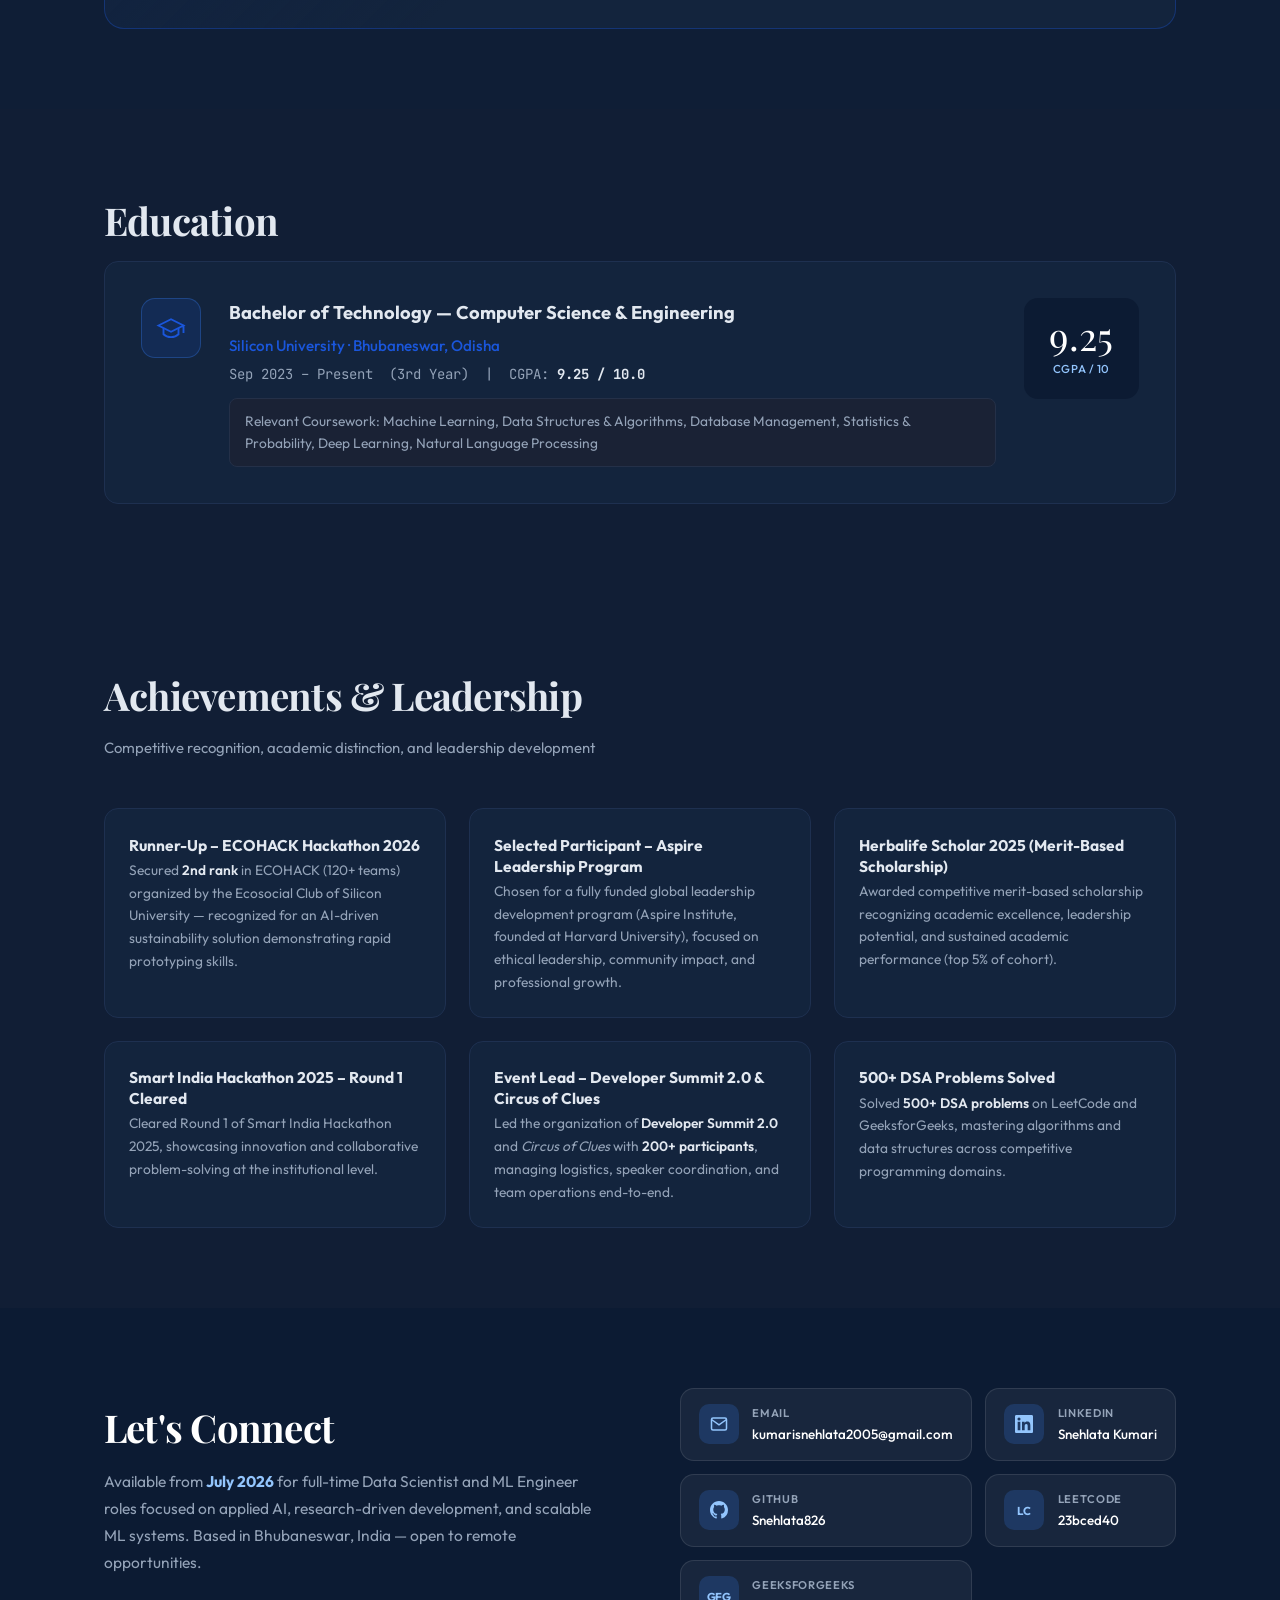
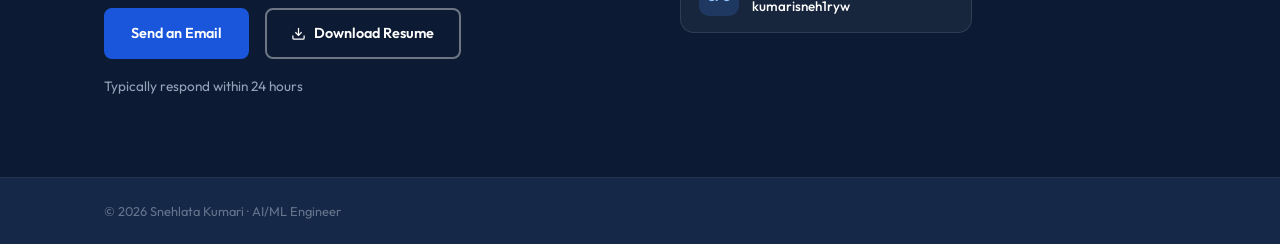
==== commit fd2dad4f: "image fix" ====
--- a/index.html
+++ b/index.html
@@ -12,7 +12,7 @@
   <meta property="og:description" content="AI/ML Engineer specializing in Generative AI, Computer Vision, and MLOps. 93.6% accuracy on satellite imagery classification with Vision Transformers." />
   <meta property="og:type" content="website" />
   <meta property="og:url" content="https://snehlata826.github.io/" />
-  <meta property="og:image" content="https://snehlata826.github.io/ph.jpeg" />
+<meta property="og:image" content="https://snehlata826.github.io/photo.jpeg" />
   <meta name="twitter:card" content="summary_large_image" />
   <meta name="twitter:title" content="Snehlata Kumari | AI/ML Engineer" />
   <meta name="twitter:description" content="AI/ML Engineer specializing in Generative AI, Computer Vision, and MLOps." />
@@ -106,7 +106,7 @@
             <svg width="80" height="80" viewBox="0 0 24 24" fill="none" stroke="currentColor" stroke-width="1"><path d="M20 21v-2a4 4 0 0 0-4-4H8a4 4 0 0 0-4 4v2"/><circle cx="12" cy="7" r="4"/></svg>
             <span>SK</span>
           </div>
-          <img src="ph.jpeg" alt="Snehlata Kumari — AI/ML Engineer" class="hero-photo-img" id="heroPhoto"
+          <img src="photo.jpeg" alt="Snehlata Kumari — AI/ML Engineer" class="hero-photo-img" id="heroPhoto"
                onerror="this.style.display='none'; document.getElementById('photoFallback').style.display='flex';" />
         </div>
       </div>
--- a/styles.css
+++ b/styles.css
@@ -622,7 +622,7 @@
 .contact-sub { color: #94a3b8; margin-bottom: 2rem; font-size: .97rem; line-height: 1.75; }
 
 .contact-profiles { display: grid; grid-template-columns: 1fr 1fr; gap: .85rem; }
-.contact-profile-box { display: flex; align-items: center; gap: .85rem; background: rgba(255,255,255,.05); border: 1px solid rgba(255,255,255,.1); border-radius: 14px; padding: .9rem 1.1rem; transition: background .2s, border-color .2s, transform .18s; color: inherit; text-decoration: none; }
+.contact-profile-box { display: flex; align-items: center; gap: .85rem; background: rgba(255,255,255,.05); border: 1px solid rgba(255,255,255,.1); border-radius: 14px; padding: .9rem 1.1rem; transition: background .2s, border-color .2s, transform .18s; color: inherit; text-decoration: none; cursor: pointer; }
 .contact-profile-box:hover { background: rgba(255,255,255,.1); border-color: rgba(59,130,246,.5); transform: translateY(-2px); }
 .cpb-icon { width: 40px; height: 40px; background: rgba(59,130,246,.2); border-radius: 10px; display: flex; align-items: center; justify-content: center; font-size: .78rem; font-weight: 700; color: #93c5fd; flex-shrink: 0; }
 .cpb-label { font-size: .7rem; font-weight: 600; text-transform: uppercase; letter-spacing: .06em; color: #94a3b8; }
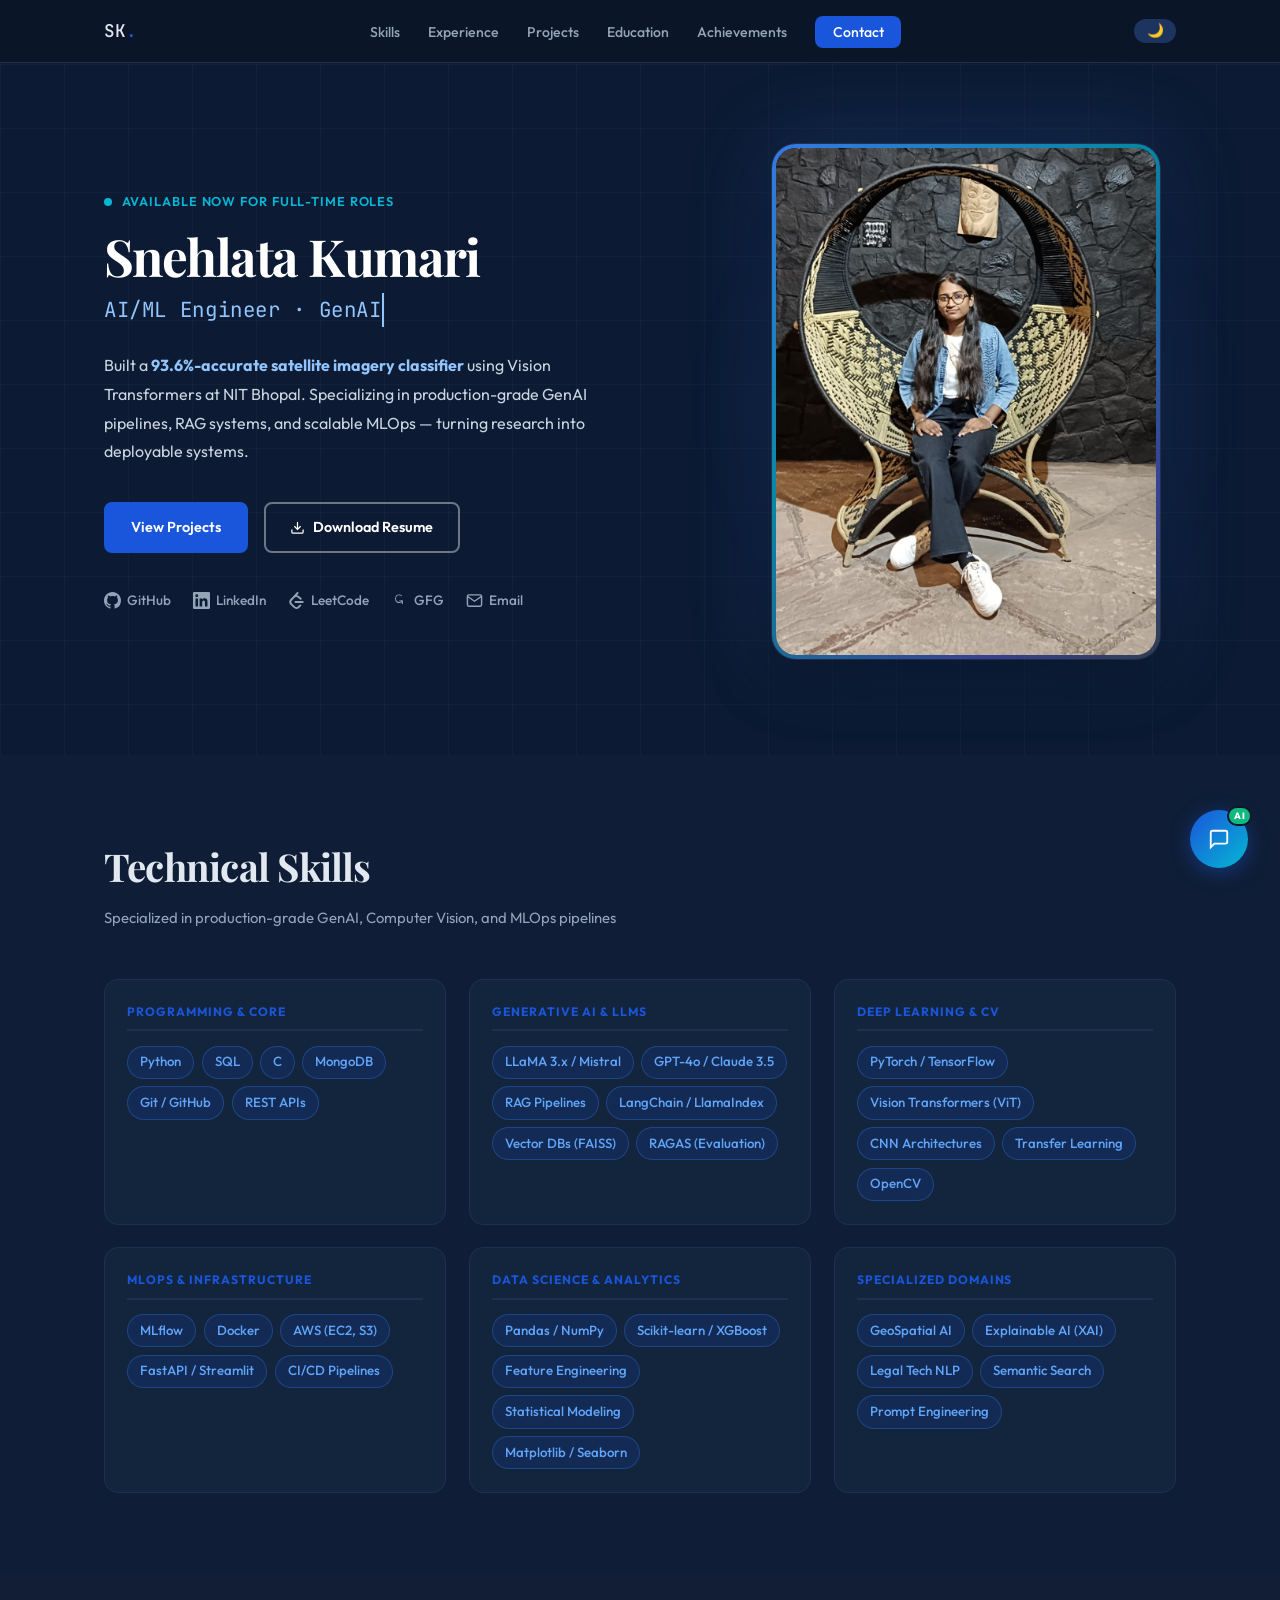
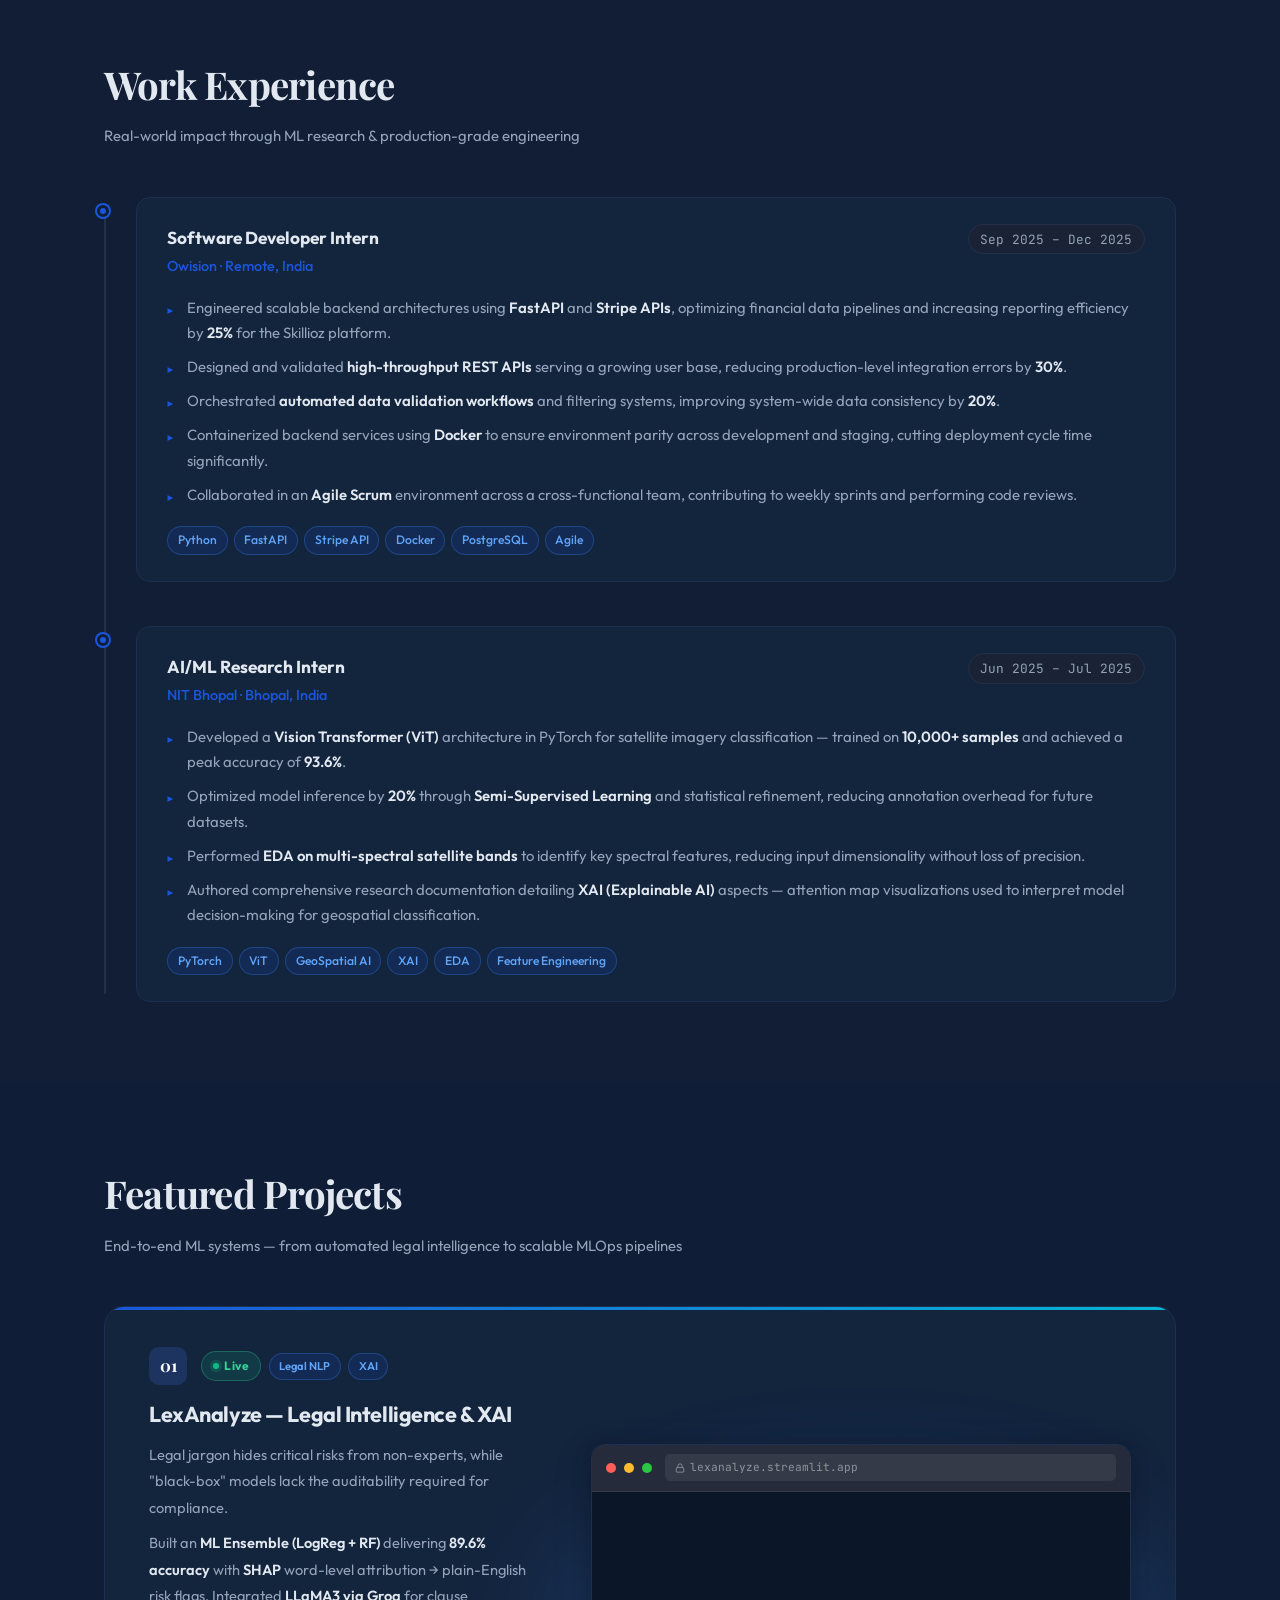
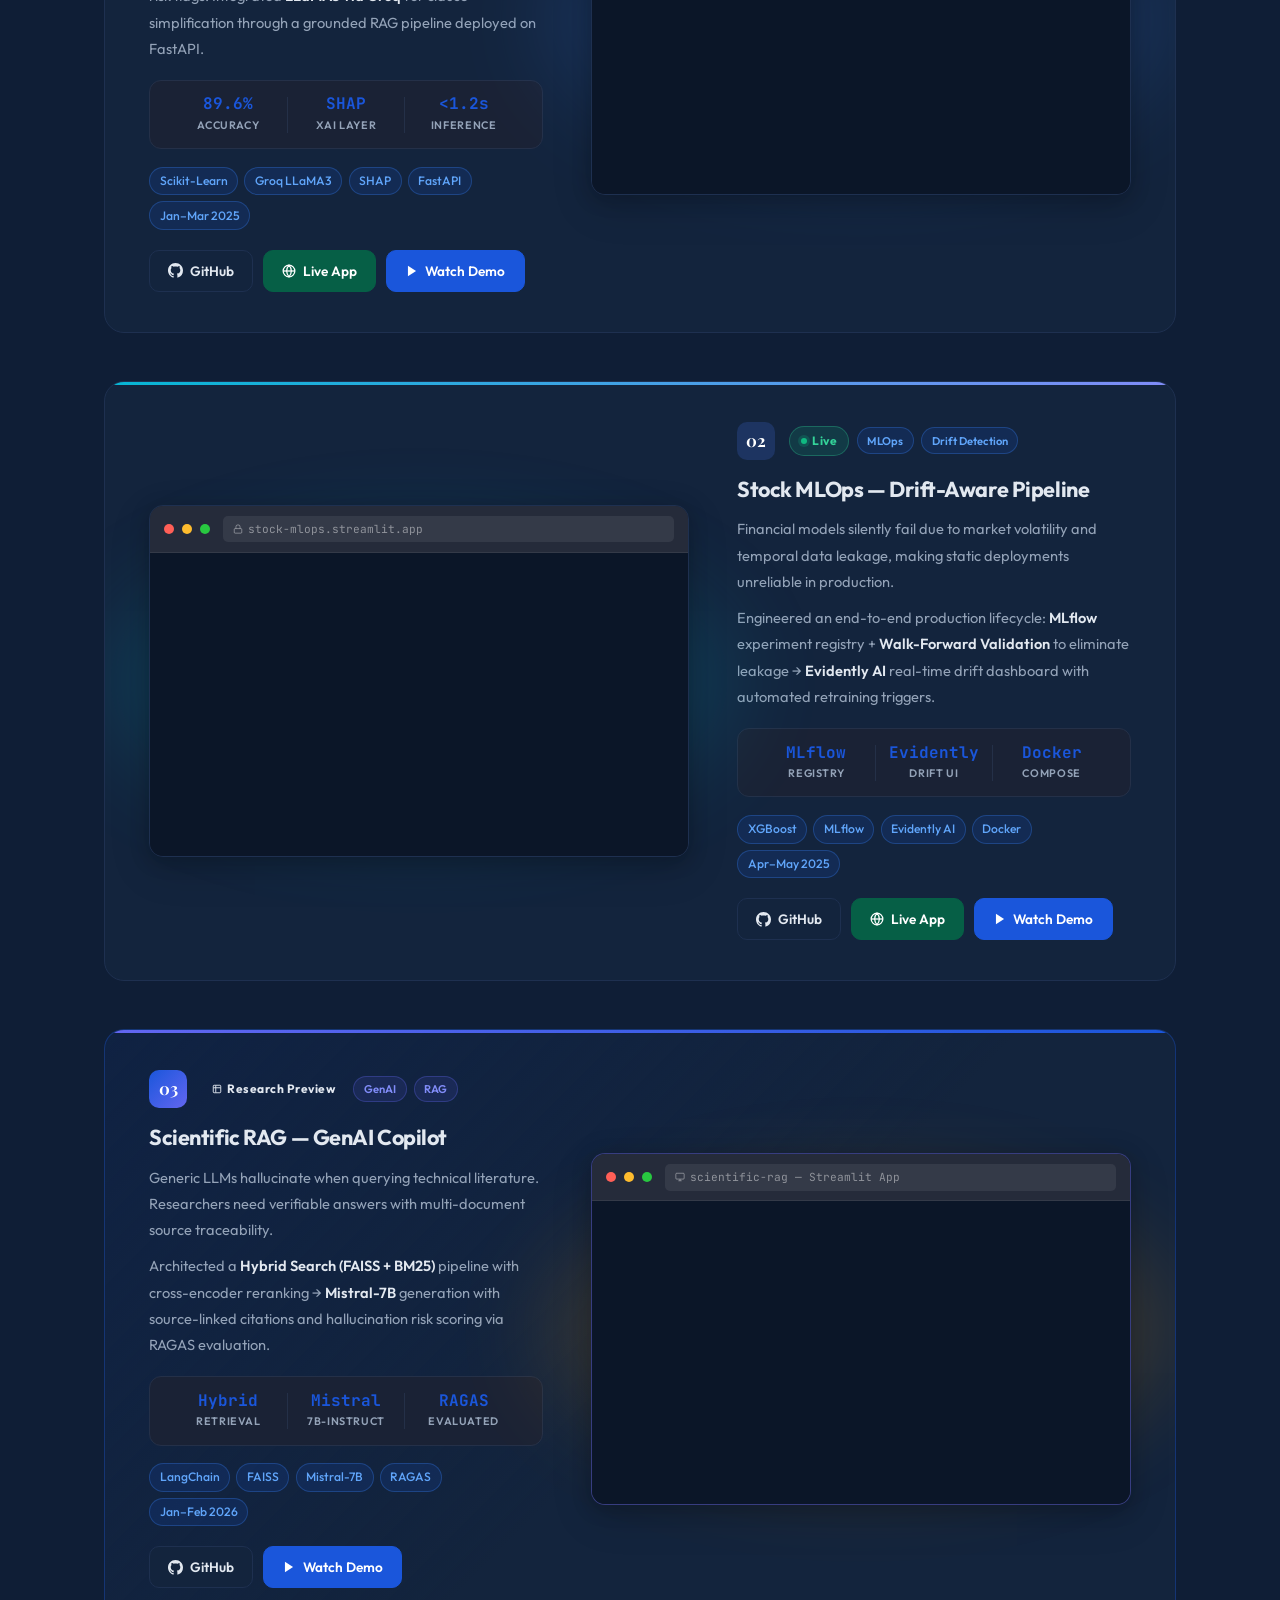
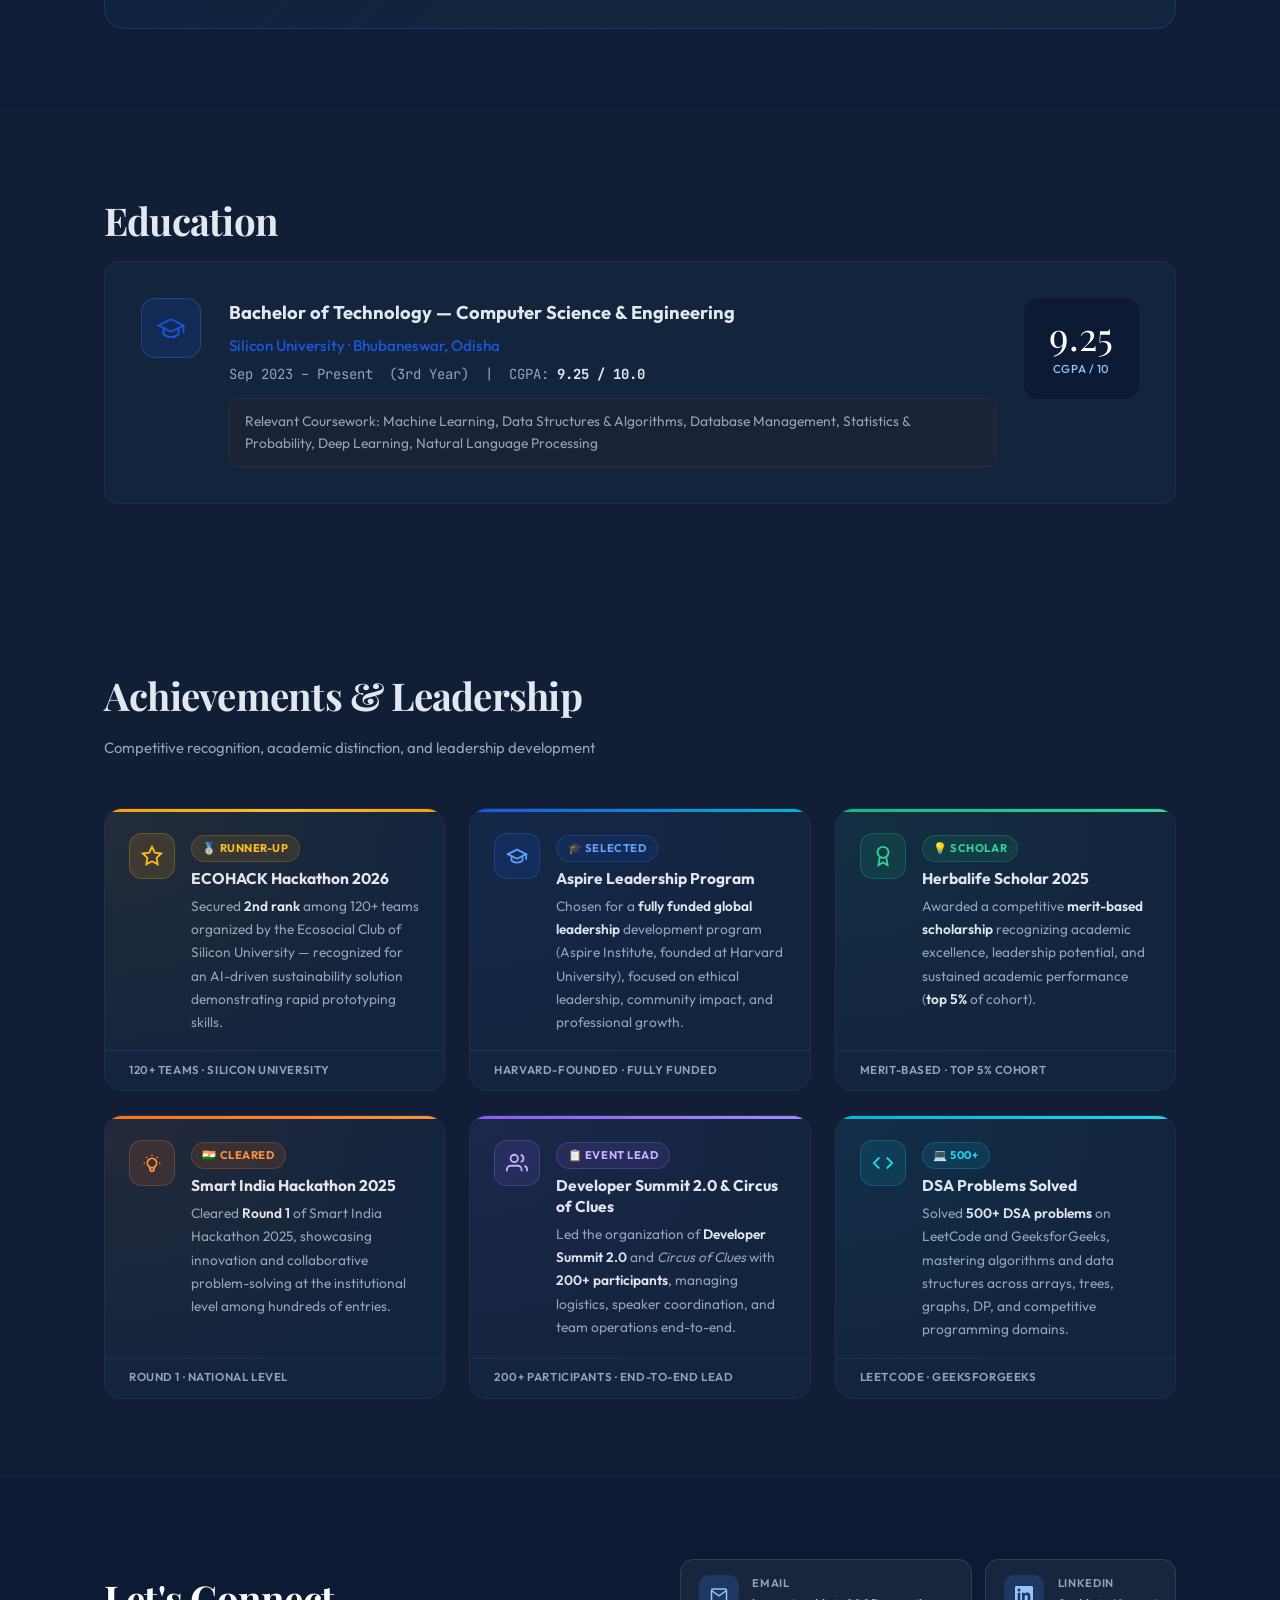
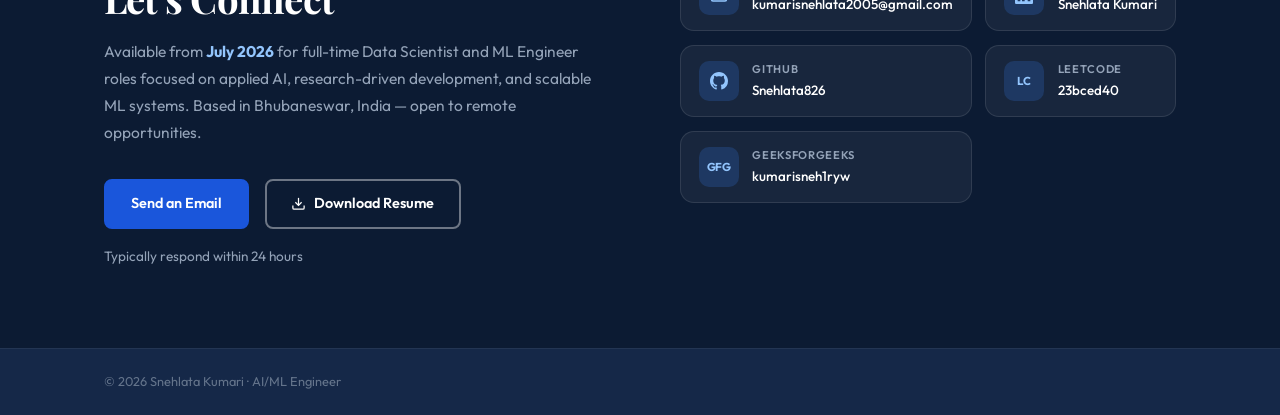
==== commit a9108524: "chatbot fix" ====
--- a/index.html
+++ b/index.html
@@ -461,12 +461,91 @@
       <h2 class="section-title">Achievements &amp; Leadership</h2>
       <p class="section-sub">Competitive recognition, academic distinction, and leadership development</p>
       <div class="achievements-grid">
-        <div class="ach-card"><div><h4>Runner-Up – ECOHACK Hackathon 2026</h4><p>Secured <strong>2nd rank</strong> in ECOHACK (120+ teams) organized by the Ecosocial Club of Silicon University — recognized for an AI-driven sustainability solution demonstrating rapid prototyping skills.</p></div></div>
-        <div class="ach-card"><div><h4>Selected Participant – Aspire Leadership Program</h4><p>Chosen for a fully funded global leadership development program (Aspire Institute, founded at Harvard University), focused on ethical leadership, community impact, and professional growth.</p></div></div>
-        <div class="ach-card"><div><h4>Herbalife Scholar 2025 (Merit-Based Scholarship)</h4><p>Awarded competitive merit-based scholarship recognizing academic excellence, leadership potential, and sustained academic performance (top 5% of cohort).</p></div></div>
-        <div class="ach-card"><div><h4>Smart India Hackathon 2025 – Round 1 Cleared</h4><p>Cleared Round 1 of Smart India Hackathon 2025, showcasing innovation and collaborative problem-solving at the institutional level.</p></div></div>
-        <div class="ach-card"><div><h4>Event Lead – Developer Summit 2.0 &amp; Circus of Clues</h4><p>Led the organization of <strong>Developer Summit 2.0</strong> and <em>Circus of Clues</em> with <strong>200+ participants</strong>, managing logistics, speaker coordination, and team operations end-to-end.</p></div></div>
-        <div class="ach-card"><div><h4>500+ DSA Problems Solved</h4><p>Solved <strong>500+ DSA problems</strong> on LeetCode and GeeksforGeeks, mastering algorithms and data structures across competitive programming domains.</p></div></div>
+
+        <div class="ach-card ach-card--gold reveal">
+          <div class="ach-card-inner">
+            <div class="ach-icon-wrap ach-icon--gold">
+              <svg width="22" height="22" viewBox="0 0 24 24" fill="none" stroke="currentColor" stroke-width="2"><polygon points="12 2 15.09 8.26 22 9.27 17 14.14 18.18 21.02 12 17.77 5.82 21.02 7 14.14 2 9.27 8.91 8.26 12 2"/></svg>
+            </div>
+            <div class="ach-body">
+              <div class="ach-badge ach-badge--gold">🥈 Runner-Up</div>
+              <h4 class="ach-title">ECOHACK Hackathon 2026</h4>
+              <p class="ach-desc">Secured <strong>2nd rank</strong> among 120+ teams organized by the Ecosocial Club of Silicon University — recognized for an AI-driven sustainability solution demonstrating rapid prototyping skills.</p>
+            </div>
+          </div>
+          <div class="ach-meta">120+ Teams · Silicon University</div>
+        </div>
+
+        <div class="ach-card ach-card--blue reveal">
+          <div class="ach-card-inner">
+            <div class="ach-icon-wrap ach-icon--blue">
+              <svg width="22" height="22" viewBox="0 0 24 24" fill="none" stroke="currentColor" stroke-width="2"><path d="M22 10v6M2 10l10-5 10 5-10 5z"/><path d="M6 12v5c3 3 9 3 12 0v-5"/></svg>
+            </div>
+            <div class="ach-body">
+              <div class="ach-badge ach-badge--blue">🎓 Selected</div>
+              <h4 class="ach-title">Aspire Leadership Program</h4>
+              <p class="ach-desc">Chosen for a <strong>fully funded global leadership</strong> development program (Aspire Institute, founded at Harvard University), focused on ethical leadership, community impact, and professional growth.</p>
+            </div>
+          </div>
+          <div class="ach-meta">Harvard-Founded · Fully Funded</div>
+        </div>
+
+        <div class="ach-card ach-card--green reveal">
+          <div class="ach-card-inner">
+            <div class="ach-icon-wrap ach-icon--green">
+              <svg width="22" height="22" viewBox="0 0 24 24" fill="none" stroke="currentColor" stroke-width="2"><circle cx="12" cy="8" r="6"/><path d="M15.477 12.89L17 22l-5-3-5 3 1.523-9.11"/></svg>
+            </div>
+            <div class="ach-body">
+              <div class="ach-badge ach-badge--green">💡 Scholar</div>
+              <h4 class="ach-title">Herbalife Scholar 2025</h4>
+              <p class="ach-desc">Awarded a competitive <strong>merit-based scholarship</strong> recognizing academic excellence, leadership potential, and sustained academic performance (<strong>top 5%</strong> of cohort).</p>
+            </div>
+          </div>
+          <div class="ach-meta">Merit-Based · Top 5% Cohort</div>
+        </div>
+
+        <div class="ach-card ach-card--orange reveal">
+          <div class="ach-card-inner">
+            <div class="ach-icon-wrap ach-icon--orange">
+              <svg width="22" height="22" viewBox="0 0 24 24" fill="none" stroke="currentColor" stroke-width="2"><path d="M9.663 17h4.673M12 3v1m6.364 1.636l-.707.707M21 12h-1M4 12H3m3.343-5.657l-.707-.707m2.828 9.9a5 5 0 117.072 0l-.548.547A3.374 3.374 0 0014 18.469V19a2 2 0 11-4 0v-.531c0-.895-.356-1.754-.988-2.386l-.548-.547z"/></svg>
+            </div>
+            <div class="ach-body">
+              <div class="ach-badge ach-badge--orange">🇮🇳 Cleared</div>
+              <h4 class="ach-title">Smart India Hackathon 2025</h4>
+              <p class="ach-desc">Cleared <strong>Round 1</strong> of Smart India Hackathon 2025, showcasing innovation and collaborative problem-solving at the institutional level among hundreds of entries.</p>
+            </div>
+          </div>
+          <div class="ach-meta">Round 1 · National Level</div>
+        </div>
+
+        <div class="ach-card ach-card--purple reveal">
+          <div class="ach-card-inner">
+            <div class="ach-icon-wrap ach-icon--purple">
+              <svg width="22" height="22" viewBox="0 0 24 24" fill="none" stroke="currentColor" stroke-width="2"><path d="M17 21v-2a4 4 0 0 0-4-4H5a4 4 0 0 0-4 4v2"/><circle cx="9" cy="7" r="4"/><path d="M23 21v-2a4 4 0 0 0-3-3.87"/><path d="M16 3.13a4 4 0 0 1 0 7.75"/></svg>
+            </div>
+            <div class="ach-body">
+              <div class="ach-badge ach-badge--purple">📋 Event Lead</div>
+              <h4 class="ach-title">Developer Summit 2.0 &amp; Circus of Clues</h4>
+              <p class="ach-desc">Led the organization of <strong>Developer Summit 2.0</strong> and <em>Circus of Clues</em> with <strong>200+ participants</strong>, managing logistics, speaker coordination, and team operations end-to-end.</p>
+            </div>
+          </div>
+          <div class="ach-meta">200+ Participants · End-to-End Lead</div>
+        </div>
+
+        <div class="ach-card ach-card--cyan reveal">
+          <div class="ach-card-inner">
+            <div class="ach-icon-wrap ach-icon--cyan">
+              <svg width="22" height="22" viewBox="0 0 24 24" fill="none" stroke="currentColor" stroke-width="2"><polyline points="16 18 22 12 16 6"/><polyline points="8 6 2 12 8 18"/></svg>
+            </div>
+            <div class="ach-body">
+              <div class="ach-badge ach-badge--cyan">💻 500+</div>
+              <h4 class="ach-title">DSA Problems Solved</h4>
+              <p class="ach-desc">Solved <strong>500+ DSA problems</strong> on LeetCode and GeeksforGeeks, mastering algorithms and data structures across arrays, trees, graphs, DP, and competitive programming domains.</p>
+            </div>
+          </div>
+          <div class="ach-meta">LeetCode · GeeksforGeeks</div>
+        </div>
+
       </div>
     </div>
   </section>
@@ -487,7 +566,7 @@
         <p style="margin-top:1rem;font-size:.85rem;color:#94a3b8;">Typically respond within 24 hours</p>
       </div>
       <div class="contact-profiles">
-        <a href="mailto:kumarisnehlata2005@gmail.com" class="contact-profile-box">
+        <a href="mailto:kumarisnehlata2005@gmail.com" class="contact-profile-box" target="_blank" rel="noopener">
           <div class="cpb-icon"><svg width="18" height="18" viewBox="0 0 24 24" fill="none" stroke="currentColor" stroke-width="2"><path d="M4 4h16c1.1 0 2 .9 2 2v12c0 1.1-.9 2-2 2H4c-1.1 0-2-.9-2-2V6c0-1.1.9-2 2-2z"/><polyline points="22,6 12,13 2,6"/></svg></div>
           <div><p class="cpb-label">Email</p><p class="cpb-handle">kumarisnehlata2005@gmail.com</p></div>
         </a>
--- a/styles.css
+++ b/styles.css
@@ -511,106 +511,130 @@
 .cgpa-label { font-size: .72rem; color: #93c5fd; text-transform: uppercase; letter-spacing: .05em; font-weight: 500; }
 
 /* ═══════════════════════════════════════════
-   ACHIEVEMENTS
+   ACHIEVEMENTS — ADVANCED
 ═══════════════════════════════════════════ */
 .achievements-grid {
   display: grid;
-  grid-template-columns: repeat(auto-fill, minmax(300px, 1fr));
-  gap: 1.4rem;
+  grid-template-columns: repeat(auto-fill, minmax(320px, 1fr));
+  gap: 1.5rem;
 }
 
 .ach-card {
   position: relative;
   display: flex;
   flex-direction: column;
-  gap: 1rem;
+  justify-content: space-between;
   background: var(--card-bg);
   border: 1px solid var(--card-border);
-  border-radius: var(--rl);
-  padding: 1.6rem 1.5rem 1.5rem;
-  transition: transform .28s cubic-bezier(.25,.8,.25,1), box-shadow .28s cubic-bezier(.25,.8,.25,1), border-color .28s;
+  border-radius: 18px;
+  padding: 0;
   overflow: hidden;
-}
-
-/* Coloured top accent bar */
+  transition: transform .3s cubic-bezier(.25,.8,.25,1), box-shadow .3s cubic-bezier(.25,.8,.25,1), border-color .3s;
+}
+
+/* Top accent stripe */
 .ach-card::before {
   content: '';
   position: absolute;
   top: 0; left: 0; right: 0;
   height: 3px;
-  border-radius: var(--rl) var(--rl) 0 0;
-  opacity: 0.85;
-}
-.ach-card[data-accent="blue"]::before   { background: linear-gradient(90deg, #3b82f6, #06b6d4); }
-.ach-card[data-accent="indigo"]::before { background: linear-gradient(90deg, #6366f1, #818cf8); }
-.ach-card[data-accent="amber"]::before  { background: linear-gradient(90deg, #f59e0b, #fbbf24); }
-.ach-card[data-accent="cyan"]::before   { background: linear-gradient(90deg, #06b6d4, #22d3ee); }
-.ach-card[data-accent="green"]::before  { background: linear-gradient(90deg, #10b981, #34d399); }
-
-/* Subtle glow wash in card corner — dark mode only */
-[data-theme="dark"] .ach-card[data-accent="blue"]::after   { content: ''; position: absolute; inset: 0; background: radial-gradient(ellipse at top left, rgba(59,130,246,.07) 0%, transparent 65%); pointer-events: none; }
-[data-theme="dark"] .ach-card[data-accent="indigo"]::after { content: ''; position: absolute; inset: 0; background: radial-gradient(ellipse at top left, rgba(99,102,241,.07) 0%, transparent 65%); pointer-events: none; }
-[data-theme="dark"] .ach-card[data-accent="amber"]::after  { content: ''; position: absolute; inset: 0; background: radial-gradient(ellipse at top left, rgba(245,158,11,.06) 0%, transparent 65%); pointer-events: none; }
-[data-theme="dark"] .ach-card[data-accent="cyan"]::after   { content: ''; position: absolute; inset: 0; background: radial-gradient(ellipse at top left, rgba(6,182,212,.07) 0%, transparent 65%); pointer-events: none; }
-[data-theme="dark"] .ach-card[data-accent="green"]::after  { content: ''; position: absolute; inset: 0; background: radial-gradient(ellipse at top left, rgba(16,185,129,.07) 0%, transparent 65%); pointer-events: none; }
-
-.ach-card:hover {
-  transform: translateY(-5px);
-  border-color: transparent;
-}
-.ach-card[data-accent="blue"]:hover   { box-shadow: 0 8px 28px rgba(59,130,246,.18), 0 20px 48px rgba(0,0,0,.12); border-color: rgba(59,130,246,.3); }
-.ach-card[data-accent="indigo"]:hover { box-shadow: 0 8px 28px rgba(99,102,241,.18), 0 20px 48px rgba(0,0,0,.12); border-color: rgba(99,102,241,.3); }
-.ach-card[data-accent="amber"]:hover  { box-shadow: 0 8px 28px rgba(245,158,11,.18), 0 20px 48px rgba(0,0,0,.12); border-color: rgba(245,158,11,.3); }
-.ach-card[data-accent="cyan"]:hover   { box-shadow: 0 8px 28px rgba(6,182,212,.18), 0 20px 48px rgba(0,0,0,.12); border-color: rgba(6,182,212,.3); }
-.ach-card[data-accent="green"]:hover  { box-shadow: 0 8px 28px rgba(16,185,129,.18), 0 20px 48px rgba(0,0,0,.12); border-color: rgba(16,185,129,.3); }
-
-/* Icon circle */
+  border-radius: 18px 18px 0 0;
+}
+
+.ach-card-inner {
+  display: flex;
+  align-items: flex-start;
+  gap: 1rem;
+  padding: 1.5rem 1.5rem 1rem;
+}
+
+.ach-meta {
+  font-size: .72rem;
+  font-weight: 600;
+  letter-spacing: .05em;
+  text-transform: uppercase;
+  padding: .55rem 1.5rem .7rem;
+  border-top: 1px solid var(--card-border);
+  color: var(--gray-500);
+  margin-top: auto;
+}
+
+/* Color variants */
+.ach-card--gold::before   { background: linear-gradient(90deg, #f59e0b, #fbbf24, #f59e0b); }
+.ach-card--blue::before   { background: linear-gradient(90deg, #1a56db, #06b6d4); }
+.ach-card--green::before  { background: linear-gradient(90deg, #10b981, #34d399); }
+.ach-card--orange::before { background: linear-gradient(90deg, #f97316, #fb923c); }
+.ach-card--purple::before { background: linear-gradient(90deg, #8b5cf6, #a78bfa); }
+.ach-card--cyan::before   { background: linear-gradient(90deg, #06b6d4, #22d3ee); }
+
+/* Dark mode glow wash */
+[data-theme="dark"] .ach-card--gold::after   { content:''; position:absolute; inset:0; background:radial-gradient(ellipse at top left, rgba(245,158,11,.07) 0%, transparent 70%); pointer-events:none; }
+[data-theme="dark"] .ach-card--blue::after   { content:''; position:absolute; inset:0; background:radial-gradient(ellipse at top left, rgba(26,86,219,.07) 0%, transparent 70%); pointer-events:none; }
+[data-theme="dark"] .ach-card--green::after  { content:''; position:absolute; inset:0; background:radial-gradient(ellipse at top left, rgba(16,185,129,.07) 0%, transparent 70%); pointer-events:none; }
+[data-theme="dark"] .ach-card--orange::after { content:''; position:absolute; inset:0; background:radial-gradient(ellipse at top left, rgba(249,115,22,.07) 0%, transparent 70%); pointer-events:none; }
+[data-theme="dark"] .ach-card--purple::after { content:''; position:absolute; inset:0; background:radial-gradient(ellipse at top left, rgba(139,92,246,.07) 0%, transparent 70%); pointer-events:none; }
+[data-theme="dark"] .ach-card--cyan::after   { content:''; position:absolute; inset:0; background:radial-gradient(ellipse at top left, rgba(6,182,212,.07) 0%, transparent 70%); pointer-events:none; }
+
+/* Hover states */
+.ach-card:hover { transform: translateY(-6px); }
+.ach-card--gold:hover   { box-shadow: 0 12px 36px rgba(245,158,11,.18), 0 24px 56px rgba(0,0,0,.14); border-color: rgba(245,158,11,.3); }
+.ach-card--blue:hover   { box-shadow: 0 12px 36px rgba(26,86,219,.18), 0 24px 56px rgba(0,0,0,.14); border-color: rgba(59,130,246,.35); }
+.ach-card--green:hover  { box-shadow: 0 12px 36px rgba(16,185,129,.18), 0 24px 56px rgba(0,0,0,.14); border-color: rgba(52,211,153,.3); }
+.ach-card--orange:hover { box-shadow: 0 12px 36px rgba(249,115,22,.18), 0 24px 56px rgba(0,0,0,.14); border-color: rgba(251,146,60,.3); }
+.ach-card--purple:hover { box-shadow: 0 12px 36px rgba(139,92,246,.18), 0 24px 56px rgba(0,0,0,.14); border-color: rgba(167,139,250,.3); }
+.ach-card--cyan:hover   { box-shadow: 0 12px 36px rgba(6,182,212,.18), 0 24px 56px rgba(0,0,0,.14); border-color: rgba(34,211,238,.3); }
+
+/* Icon wrap */
 .ach-icon-wrap {
-  width: 44px; height: 44px;
-  border-radius: 12px;
+  width: 46px; height: 46px;
+  border-radius: 13px;
   display: flex; align-items: center; justify-content: center;
   flex-shrink: 0;
-  transition: transform .25s ease;
-}
-.ach-card:hover .ach-icon-wrap { transform: scale(1.1) rotate(-4deg); }
-
-.ach-icon-blue   { background: rgba(59,130,246,.15);  color: #60a5fa; border: 1px solid rgba(59,130,246,.25); }
-.ach-icon-indigo { background: rgba(99,102,241,.15);  color: #a5b4fc; border: 1px solid rgba(99,102,241,.25); }
-.ach-icon-amber  { background: rgba(245,158,11,.12);  color: #fbbf24; border: 1px solid rgba(245,158,11,.22); }
-.ach-icon-cyan   { background: rgba(6,182,212,.12);   color: #22d3ee; border: 1px solid rgba(6,182,212,.22); }
-.ach-icon-green  { background: rgba(16,185,129,.12);  color: #34d399; border: 1px solid rgba(16,185,129,.22); }
-
-[data-theme="light"] .ach-icon-blue   { background: #eff6ff;  color: #1a56db; border-color: #bfdbfe; }
-[data-theme="light"] .ach-icon-indigo { background: #eef2ff;  color: #4338ca; border-color: #c7d2fe; }
-[data-theme="light"] .ach-icon-amber  { background: #fffbeb;  color: #b45309; border-color: #fde68a; }
-[data-theme="light"] .ach-icon-cyan   { background: #ecfeff;  color: #0891b2; border-color: #a5f3fc; }
-[data-theme="light"] .ach-icon-green  { background: #ecfdf5;  color: #059669; border-color: #a7f3d0; }
-
-/* Tag pill above title */
-.ach-tag {
-  display: inline-block;
-  font-size: .68rem; font-weight: 700;
-  letter-spacing: .06em; text-transform: uppercase;
-  padding: .18rem .6rem;
+  transition: transform .3s cubic-bezier(.25,.8,.25,1);
+}
+.ach-card:hover .ach-icon-wrap { transform: scale(1.12) rotate(-5deg); }
+
+.ach-icon--gold   { background: rgba(245,158,11,.14); color: #fbbf24; border: 1px solid rgba(245,158,11,.25); }
+.ach-icon--blue   { background: rgba(26,86,219,.14);  color: #60a5fa; border: 1px solid rgba(59,130,246,.25); }
+.ach-icon--green  { background: rgba(16,185,129,.12); color: #34d399; border: 1px solid rgba(52,211,153,.22); }
+.ach-icon--orange { background: rgba(249,115,22,.12); color: #fb923c; border: 1px solid rgba(251,146,60,.22); }
+.ach-icon--purple { background: rgba(139,92,246,.12); color: #c4b5fd; border: 1px solid rgba(167,139,250,.22); }
+.ach-icon--cyan   { background: rgba(6,182,212,.12);  color: #22d3ee; border: 1px solid rgba(34,211,238,.22); }
+
+[data-theme="light"] .ach-icon--gold   { background: #fffbeb; color: #b45309; border-color: #fde68a; }
+[data-theme="light"] .ach-icon--blue   { background: #eff6ff; color: #1a56db; border-color: #bfdbfe; }
+[data-theme="light"] .ach-icon--green  { background: #ecfdf5; color: #059669; border-color: #a7f3d0; }
+[data-theme="light"] .ach-icon--orange { background: #fff7ed; color: #c2410c; border-color: #fed7aa; }
+[data-theme="light"] .ach-icon--purple { background: #f5f3ff; color: #6d28d9; border-color: #ddd6fe; }
+[data-theme="light"] .ach-icon--cyan   { background: #ecfeff; color: #0891b2; border-color: #a5f3fc; }
+
+/* Badge pill */
+.ach-badge {
+  display: inline-flex; align-items: center; gap: .3rem;
+  font-size: .7rem; font-weight: 700;
+  letter-spacing: .05em; text-transform: uppercase;
+  padding: .2rem .65rem;
   border-radius: 99px;
-  margin-bottom: .3rem;
-}
-.ach-tag-blue   { background: rgba(59,130,246,.12);  color: #60a5fa;  border: 1px solid rgba(59,130,246,.2); }
-.ach-tag-indigo { background: rgba(99,102,241,.12);  color: #a5b4fc;  border: 1px solid rgba(99,102,241,.2); }
-.ach-tag-amber  { background: rgba(245,158,11,.10);  color: #fbbf24;  border: 1px solid rgba(245,158,11,.2); }
-.ach-tag-cyan   { background: rgba(6,182,212,.10);   color: #22d3ee;  border: 1px solid rgba(6,182,212,.2); }
-.ach-tag-green  { background: rgba(16,185,129,.10);  color: #34d399;  border: 1px solid rgba(16,185,129,.2); }
-
-[data-theme="light"] .ach-tag-blue   { background: #eff6ff; color: #1a56db; border-color: #bfdbfe; }
-[data-theme="light"] .ach-tag-indigo { background: #eef2ff; color: #4338ca; border-color: #c7d2fe; }
-[data-theme="light"] .ach-tag-amber  { background: #fffbeb; color: #b45309; border-color: #fde68a; }
-[data-theme="light"] .ach-tag-cyan   { background: #ecfeff; color: #0891b2; border-color: #a5f3fc; }
-[data-theme="light"] .ach-tag-green  { background: #ecfdf5; color: #059669; border-color: #a7f3d0; }
-
-.ach-body { display: flex; flex-direction: column; gap: .3rem; }
-.ach-card h4 { font-size: .97rem; font-weight: 700; color: var(--text); line-height: 1.35; }
-.ach-card p  { font-size: .86rem; color: var(--text-light); line-height: 1.65; margin-top: .2rem; }
-.ach-card strong { color: var(--text); font-weight: 600; }
+  margin-bottom: .35rem;
+}
+.ach-badge--gold   { background: rgba(245,158,11,.12); color: #fbbf24; border: 1px solid rgba(245,158,11,.22); }
+.ach-badge--blue   { background: rgba(26,86,219,.12);  color: #60a5fa; border: 1px solid rgba(59,130,246,.22); }
+.ach-badge--green  { background: rgba(16,185,129,.12); color: #34d399; border: 1px solid rgba(52,211,153,.2); }
+.ach-badge--orange { background: rgba(249,115,22,.12); color: #fb923c; border: 1px solid rgba(251,146,60,.2); }
+.ach-badge--purple { background: rgba(139,92,246,.12); color: #c4b5fd; border: 1px solid rgba(167,139,250,.2); }
+.ach-badge--cyan   { background: rgba(6,182,212,.12);  color: #22d3ee; border: 1px solid rgba(34,211,238,.2); }
+
+[data-theme="light"] .ach-badge--gold   { background: #fffbeb; color: #b45309; border-color: #fde68a; }
+[data-theme="light"] .ach-badge--blue   { background: #eff6ff; color: #1a56db; border-color: #bfdbfe; }
+[data-theme="light"] .ach-badge--green  { background: #ecfdf5; color: #059669; border-color: #a7f3d0; }
+[data-theme="light"] .ach-badge--orange { background: #fff7ed; color: #c2410c; border-color: #fed7aa; }
+[data-theme="light"] .ach-badge--purple { background: #f5f3ff; color: #6d28d9; border-color: #ddd6fe; }
+[data-theme="light"] .ach-badge--cyan   { background: #ecfeff; color: #0891b2; border-color: #a5f3fc; }
+
+.ach-body { flex: 1; }
+.ach-title { font-size: .97rem; font-weight: 700; color: var(--text); line-height: 1.35; margin-bottom: .4rem; }
+.ach-desc  { font-size: .855rem; color: var(--text-light); line-height: 1.7; }
+.ach-desc strong { color: var(--text); font-weight: 600; }
 
 /* ═══════════════════════════════════════════
    CONTACT
@@ -622,7 +646,7 @@
 .contact-sub { color: #94a3b8; margin-bottom: 2rem; font-size: .97rem; line-height: 1.75; }
 
 .contact-profiles { display: grid; grid-template-columns: 1fr 1fr; gap: .85rem; }
-.contact-profile-box { display: flex; align-items: center; gap: .85rem; background: rgba(255,255,255,.05); border: 1px solid rgba(255,255,255,.1); border-radius: 14px; padding: .9rem 1.1rem; transition: background .2s, border-color .2s, transform .18s; color: inherit; text-decoration: none; cursor: pointer; }
+.contact-profile-box { display: flex; align-items: center; gap: .85rem; background: rgba(255,255,255,.05); border: 1px solid rgba(255,255,255,.1); border-radius: 14px; padding: .9rem 1.1rem; transition: background .2s, border-color .2s, transform .18s; color: inherit; text-decoration: none; cursor: pointer; pointer-events: all; position: relative; z-index: 1; }
 .contact-profile-box:hover { background: rgba(255,255,255,.1); border-color: rgba(59,130,246,.5); transform: translateY(-2px); }
 .cpb-icon { width: 40px; height: 40px; background: rgba(59,130,246,.2); border-radius: 10px; display: flex; align-items: center; justify-content: center; font-size: .78rem; font-weight: 700; color: #93c5fd; flex-shrink: 0; }
 .cpb-label { font-size: .7rem; font-weight: 600; text-transform: uppercase; letter-spacing: .06em; color: #94a3b8; }
@@ -996,6 +1020,20 @@
 }
 [data-theme="light"] .ai-chat-footer { color: #94a3b8; }
 
+/* ── Bot message formatting ── */
+.ai-msg-bot .ai-msg-bubble p { margin: 0 0 .3rem 0; line-height: 1.6; }
+.ai-msg-bot .ai-msg-bubble p:last-child { margin-bottom: 0; }
+.ai-msg-bot .ai-msg-bubble br { display: block; content: ''; margin: .1rem 0; }
+.ai-msg-bot .ai-msg-bubble .ai-header-line { font-weight: 700; color: #93c5fd; margin-bottom: .45rem !important; font-size: .9rem; }
+[data-theme="light"] .ai-msg-bot .ai-msg-bubble .ai-header-line { color: #1a56db; }
+.ai-msg-bot .ai-msg-bubble .ai-num-item { color: var(--text-light, #94a3b8); padding-left: .5rem; }
+.ai-msg-bot .ai-msg-bubble .ai-list { padding-left: 1.1rem; margin: .25rem 0 .4rem; list-style: disc; }
+.ai-msg-bot .ai-msg-bubble .ai-list li { margin-bottom: .22rem; font-size: .86rem; line-height: 1.55; }
+.ai-msg-bot .ai-msg-bubble strong { color: #e2e8f0; font-weight: 700; }
+[data-theme="light"] .ai-msg-bot .ai-msg-bubble strong { color: #0f172a; }
+.ai-msg-bot .ai-msg-bubble em { color: #93c5fd; font-style: italic; }
+[data-theme="light"] .ai-msg-bot .ai-msg-bubble em { color: #1a56db; }
+
 /* ── Mobile ── */
 @media (max-width: 480px) {
   .ai-chat-widget { bottom: 1.25rem; right: 1.25rem; }
